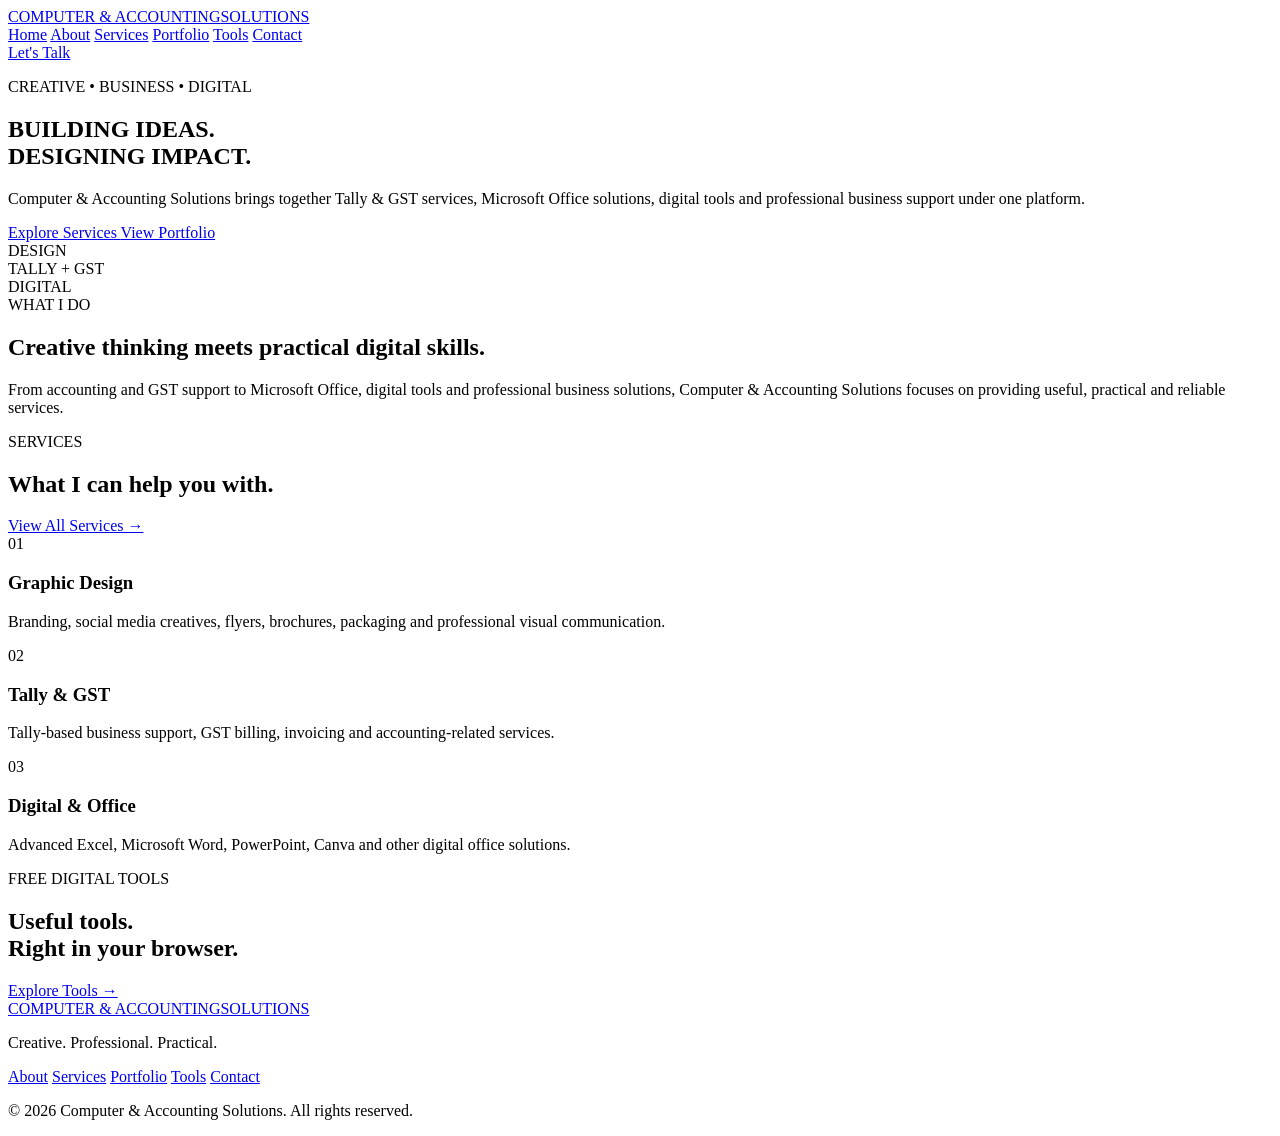
==== index.html @ 3ee87b0d "Add files via upload" ====
<!DOCTYPE html>
<html lang="en">

<head>
    <meta charset="UTF-8">

    <meta name="viewport" content="width=device-width, initial-scale=1.0">

  <title>Computer & Accounting Solutions | Computer • Accounting • Digital</title>

    <link rel="stylesheet" href="css/style.css">
</head>

<body>

    <!-- ================= HEADER ================= -->

    <header class="header">

        <div class="container nav-container">

         <a href="index.html" class="logo">
    COMPUTER & ACCOUNTING<span>SOLUTIONS</span>
</a>

            <nav class="navbar">

                <a href="index.html" class="active">Home</a>
                <a href="about.html">About</a>
                <a href="services.html">Services</a>
                <a href="portfolio.html">Portfolio</a>
                <a href="tools.html">Tools</a>
                <a href="contact.html">Contact</a>

            </nav>

            <a href="contact.html" class="nav-button">
                Let's Talk
            </a>

        </div>

    </header>


    <!-- ================= HERO ================= -->

    <main>

        <section class="hero">

            <div class="container hero-container">

                <div class="hero-content">

                    <p class="hero-label">
                        CREATIVE • BUSINESS • DIGITAL
                    </p>

                    <h1>
                        BUILDING IDEAS.
                        <br>
                        <span>DESIGNING IMPACT.</span>
                    </h1>

             <p class="hero-description">
    Computer & Accounting Solutions brings together
    Tally & GST services, Microsoft Office solutions,
    digital tools and professional business support
    under one platform.
</p>

                    <div class="hero-buttons">

                        <a href="services.html" class="primary-button">
                            Explore Services
                        </a>

                        <a href="portfolio.html" class="secondary-button">
                            View Portfolio
                        </a>

                    </div>

                </div>


                <!-- ABSTRACT VISUAL -->

                <div class="hero-visual">

                    <div class="visual-circle"></div>

                    <div class="visual-card card-one">
                        DESIGN
                    </div>

                    <div class="visual-card card-two">
                        TALLY + GST
                    </div>

                    <div class="visual-card card-three">
                        DIGITAL
                    </div>

                </div>

            </div>

        </section>


        <!-- ================= INTRO ================= -->

        <section class="intro">

            <div class="container intro-container">

                <div class="section-label">
                    WHAT I DO
                </div>

                <div class="intro-text">

                    <h2>
                        Creative thinking meets
                        <span>practical digital skills.</span>
                    </h2>
<p>
    From accounting and GST support to Microsoft Office,
    digital tools and professional business solutions,
    Computer & Accounting Solutions focuses on providing
    useful, practical and reliable services.
</p>

                </div>

            </div>

        </section>


        <!-- ================= SERVICES PREVIEW ================= -->

        <section class="services-preview">

            <div class="container">

                <div class="section-heading">

                    <div>
                        <p class="section-label">SERVICES</p>

                        <h2>
                            What I can help you with.
                        </h2>
                    </div>

                    <a href="services.html" class="text-link">
                        View All Services →
                    </a>

                </div>


                <div class="service-grid">

                    <div class="service-card">

                        <span class="service-number">01</span>

                        <h3>Graphic Design</h3>

                        <p>
                            Branding, social media creatives,
                            flyers, brochures, packaging and
                            professional visual communication.
                        </p>

                    </div>


                    <div class="service-card">

                        <span class="service-number">02</span>

                        <h3>Tally & GST</h3>

                        <p>
                            Tally-based business support,
                            GST billing, invoicing and
                            accounting-related services.
                        </p>

                    </div>


                    <div class="service-card">

                        <span class="service-number">03</span>

                        <h3>Digital & Office</h3>

                        <p>
                            Advanced Excel, Microsoft Word,
                            PowerPoint, Canva and other
                            digital office solutions.
                        </p>

                    </div>

                </div>

            </div>

        </section>


        <!-- ================= TOOLS CTA ================= -->

        <section class="tools-cta">

            <div class="container tools-container">

                <div>

                    <p class="section-label">
                        FREE DIGITAL TOOLS
                    </p>

                    <h2>
                        Useful tools.
                        <br>
                        Right in your browser.
                    </h2>

                </div>

                <a href="tools.html" class="primary-button">
                    Explore Tools →
                </a>

            </div>

        </section>


    </main>


    <!-- ================= FOOTER ================= -->

    <footer class="footer">

        <div class="container footer-container">

            <div class="footer-brand">

         <a href="index.html" class="logo">
    COMPUTER & ACCOUNTING<span>SOLUTIONS</span>
</a>

                <p>
                    Creative. Professional. Practical.
                </p>

            </div>


            <div class="footer-links">

                <a href="about.html">About</a>
                <a href="services.html">Services</a>
                <a href="portfolio.html">Portfolio</a>
                <a href="tools.html">Tools</a>
                <a href="contact.html">Contact</a>

            </div>


            <div class="footer-bottom">

                <p>
                   © 2026 Computer & Accounting Solutions. All rights reserved.
                </p>

            </div>

        </div>

    </footer>


    <script src="js/script.js"></script>

</body>

</html>
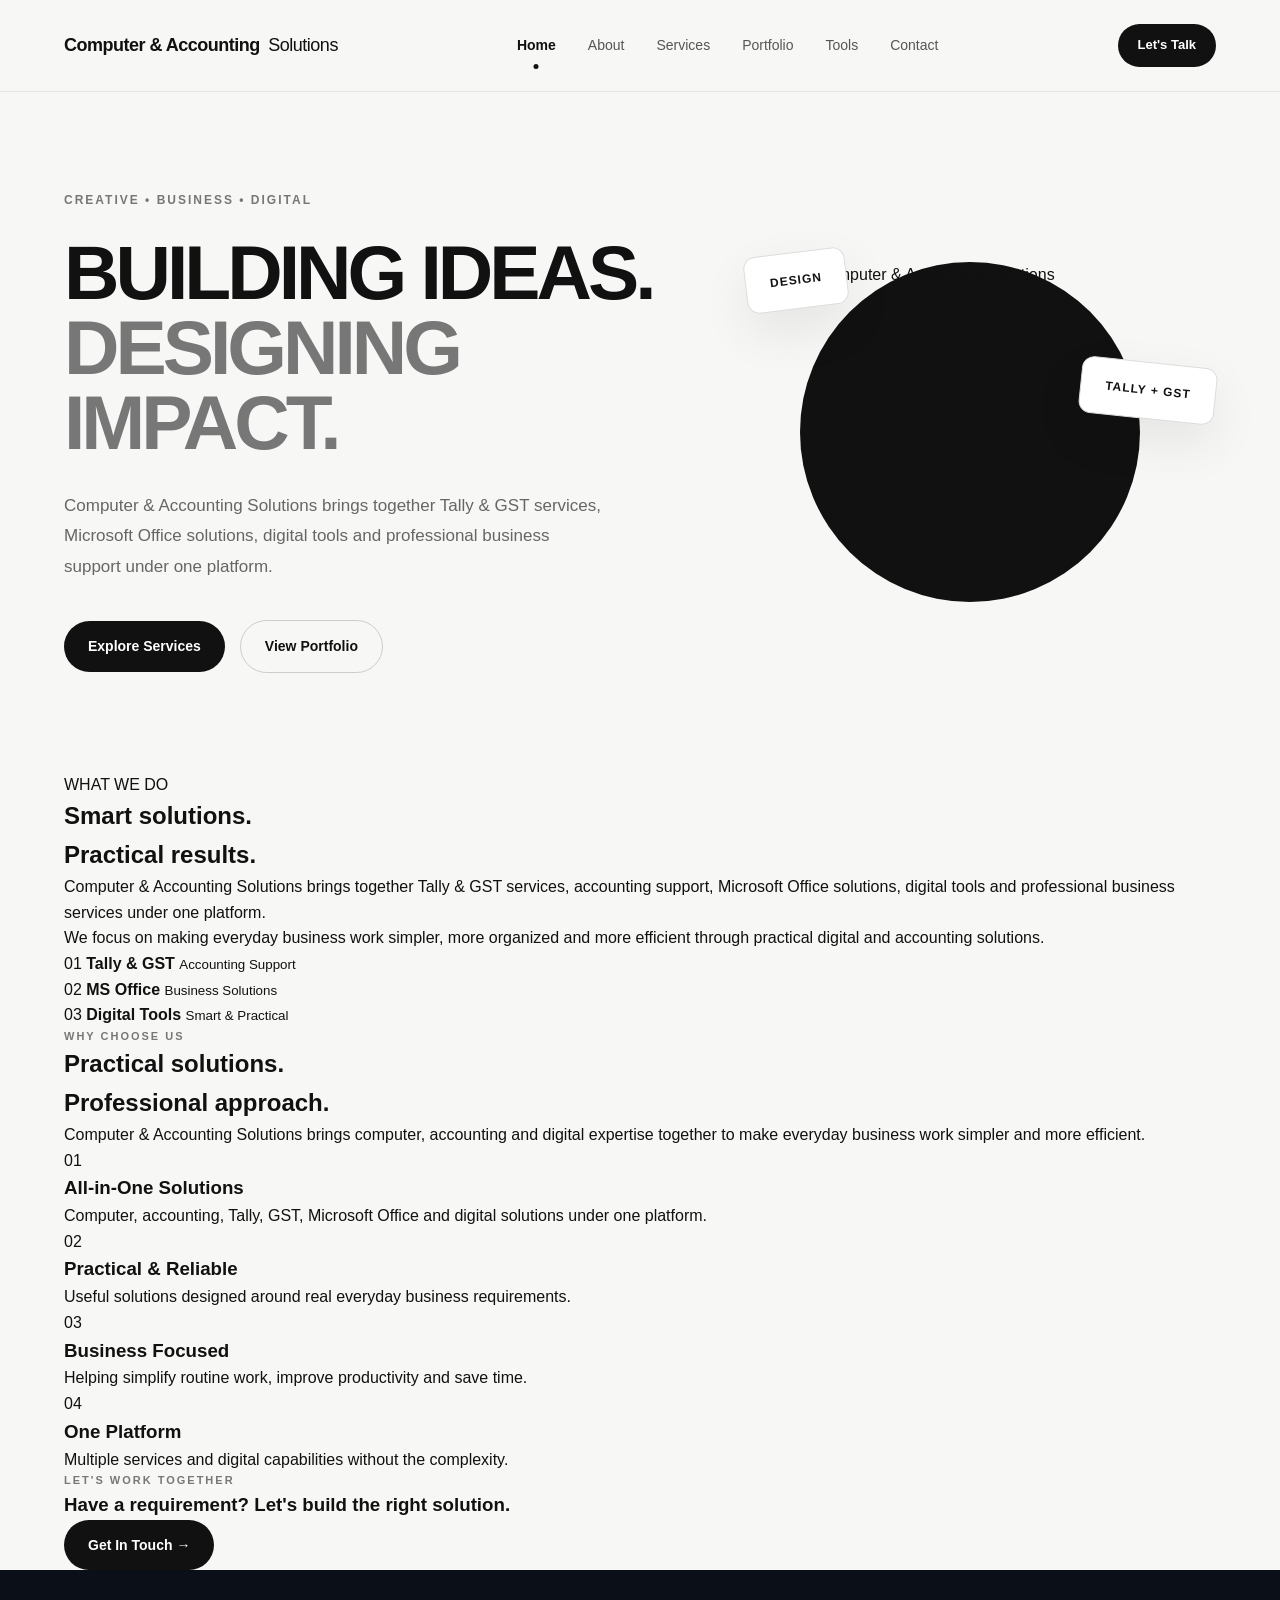
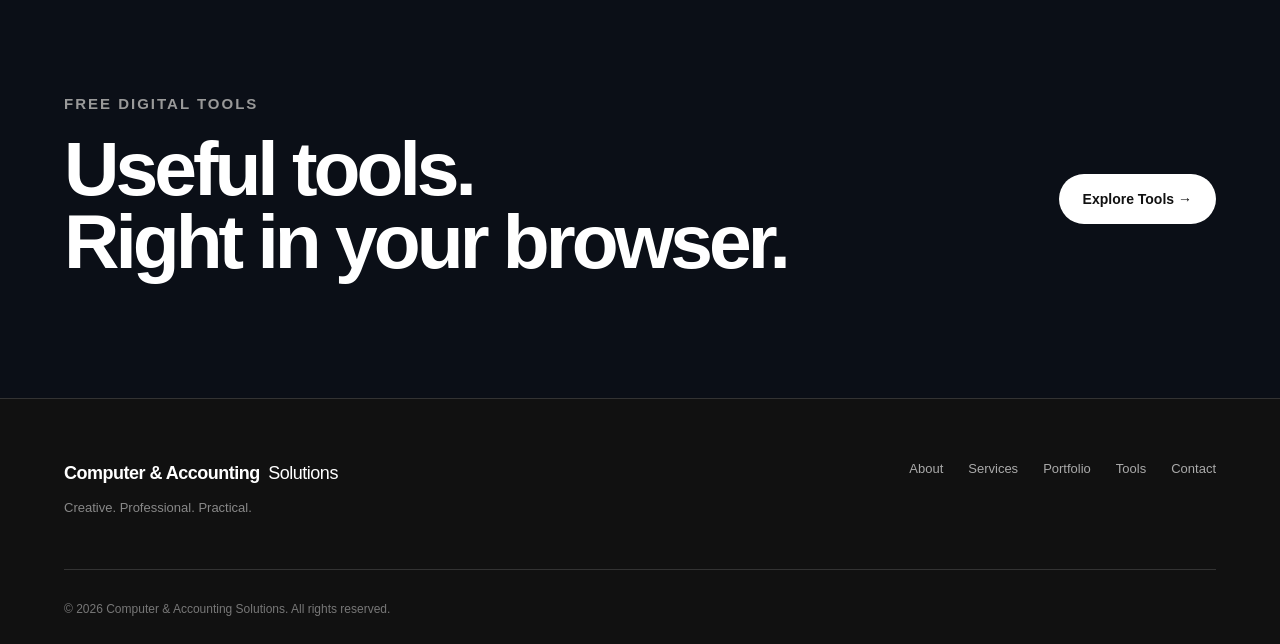
==== commit 779689db: "Add files via upload" ====
--- a/index.html
+++ b/index.html
@@ -19,8 +19,9 @@
 
         <div class="container nav-container">
 
-         <a href="index.html" class="logo">
-    COMPUTER & ACCOUNTING<span>SOLUTIONS</span>
+  <a href="index.html" class="logo">
+    Computer & Accounting
+    <span>Solutions</span>
 </a>
 
             <nav class="navbar">
@@ -87,133 +88,196 @@
 
                 <!-- ABSTRACT VISUAL -->
 
-                <div class="hero-visual">
-
-                    <div class="visual-circle"></div>
-
-                    <div class="visual-card card-one">
-                        DESIGN
-                    </div>
-
-                    <div class="visual-card card-two">
-                        TALLY + GST
-                    </div>
-
-                    <div class="visual-card card-three">
-                        DIGITAL
-                    </div>
-
-                </div>
+         <div class="hero-visual">
+<div class="visual-circle">
+    <img src="images/cas-logo.png"
+         alt="Computer & Accounting Solutions"
+         style="width: 100%; height: 100%; object-fit: contain; display: block; opacity: 1; visibility: visible;">
+</div>
+
+    <div class="visual-card card-one">
+        DESIGN
+    </div>
+
+    <div class="visual-card card-two">
+        TALLY + GST
+    </div>
+
+</div>
 
             </div>
 
         </section>
 
-
-        <!-- ================= INTRO ================= -->
-
-        <section class="intro">
-
-            <div class="container intro-container">
-
-                <div class="section-label">
-                    WHAT I DO
-                </div>
-
-                <div class="intro-text">
-
-                    <h2>
-                        Creative thinking meets
-                        <span>practical digital skills.</span>
-                    </h2>
-<p>
-    From accounting and GST support to Microsoft Office,
-    digital tools and professional business solutions,
-    Computer & Accounting Solutions focuses on providing
-    useful, practical and reliable services.
-</p>
-
-                </div>
-
-            </div>
-
-        </section>
-
-
-        <!-- ================= SERVICES PREVIEW ================= -->
-
-        <section class="services-preview">
-
-            <div class="container">
-
-                <div class="section-heading">
-
-                    <div>
-                        <p class="section-label">SERVICES</p>
-
-                        <h2>
-                            What I can help you with.
-                        </h2>
-                    </div>
-
-                    <a href="services.html" class="text-link">
-                        View All Services →
-                    </a>
-
-                </div>
-
-
-                <div class="service-grid">
-
-                    <div class="service-card">
-
-                        <span class="service-number">01</span>
-
-                        <h3>Graphic Design</h3>
-
-                        <p>
-                            Branding, social media creatives,
-                            flyers, brochures, packaging and
-                            professional visual communication.
-                        </p>
-
-                    </div>
-
-
-                    <div class="service-card">
-
-                        <span class="service-number">02</span>
-
-                        <h3>Tally & GST</h3>
-
-                        <p>
-                            Tally-based business support,
-                            GST billing, invoicing and
-                            accounting-related services.
-                        </p>
-
-                    </div>
-
-
-                    <div class="service-card">
-
-                        <span class="service-number">03</span>
-
-                        <h3>Digital & Office</h3>
-
-                        <p>
-                            Advanced Excel, Microsoft Word,
-                            PowerPoint, Canva and other
-                            digital office solutions.
-                        </p>
-
-                    </div>
-
-                </div>
-
-            </div>
-
-        </section>
+<!-- ================= PREMIUM INTRO ================= -->
+
+<section class="premium-intro">
+
+    <div class="container premium-intro-container">
+
+        <!-- LEFT SIDE -->
+        <div class="premium-intro-left">
+
+            <div class="premium-label">
+                <span></span>
+                WHAT WE DO
+            </div>
+
+            <h2>
+                Smart solutions.
+                <br>
+                <span>Practical results.</span>
+            </h2>
+
+            <div class="gold-line"></div>
+
+        </div>
+
+
+        <!-- RIGHT SIDE -->
+        <div class="premium-intro-right">
+
+            <p class="premium-intro-text">
+                Computer & Accounting Solutions brings together
+                Tally & GST services, accounting support, Microsoft
+                Office solutions, digital tools and professional
+                business services under one platform.
+            </p>
+
+            <p class="premium-intro-subtext">
+                We focus on making everyday business work simpler,
+                more organized and more efficient through practical
+                digital and accounting solutions.
+            </p>
+
+
+            <!-- FEATURE BOXES -->
+            <div class="intro-features">
+
+                <div class="intro-feature">
+                    <span class="feature-number">01</span>
+                    <strong>Tally & GST</strong>
+                    <small>Accounting Support</small>
+                </div>
+
+                <div class="intro-feature">
+                    <span class="feature-number">02</span>
+                    <strong>MS Office</strong>
+                    <small>Business Solutions</small>
+                </div>
+
+                <div class="intro-feature">
+                    <span class="feature-number">03</span>
+                    <strong>Digital Tools</strong>
+                    <small>Smart & Practical</small>
+                </div>
+
+            </div>
+
+        </div>
+
+    </div>
+
+</section>
+
+
+    <!-- ================= WHY CHOOSE US ================= -->
+
+<section class="why-choose">
+    <div class="container">
+
+        <div class="why-heading">
+            <div>
+                <p class="section-label">WHY CHOOSE US</p>
+
+                <h2>
+                    Practical solutions.
+                    <br>
+                    <span>Professional approach.</span>
+                </h2>
+            </div>
+
+            <p class="why-intro">
+                Computer & Accounting Solutions brings
+                computer, accounting and digital expertise
+                together to make everyday business work
+                simpler and more efficient.
+            </p>
+        </div>
+
+
+        <div class="why-grid">
+
+            <div class="why-card">
+                <span>01</span>
+
+                <h3>All-in-One Solutions</h3>
+
+                <p>
+                    Computer, accounting, Tally, GST,
+                    Microsoft Office and digital solutions
+                    under one platform.
+                </p>
+            </div>
+
+
+            <div class="why-card">
+                <span>02</span>
+
+                <h3>Practical & Reliable</h3>
+
+                <p>
+                    Useful solutions designed around
+                    real everyday business requirements.
+                </p>
+            </div>
+
+
+            <div class="why-card">
+                <span>03</span>
+
+                <h3>Business Focused</h3>
+
+                <p>
+                    Helping simplify routine work,
+                    improve productivity and save time.
+                </p>
+            </div>
+
+
+            <div class="why-card">
+                <span>04</span>
+
+                <h3>One Platform</h3>
+
+                <p>
+                    Multiple services and digital
+                    capabilities without the complexity.
+                </p>
+            </div>
+
+        </div>
+
+
+        <div class="why-cta">
+
+            <div>
+                <p class="section-label">LET'S WORK TOGETHER</p>
+
+                <h3>
+                    Have a requirement?
+                    <span>Let's build the right solution.</span>
+                </h3>
+            </div>
+
+            <a href="contact.html" class="primary-button">
+                Get In Touch →
+            </a>
+
+        </div>
+
+    </div>
+</section>
 
 
         <!-- ================= TOOLS CTA ================= -->
@@ -254,17 +318,18 @@
 
         <div class="container footer-container">
 
-            <div class="footer-brand">
-
-         <a href="index.html" class="logo">
-    COMPUTER & ACCOUNTING<span>SOLUTIONS</span>
-</a>
-
-                <p>
-                    Creative. Professional. Practical.
-                </p>
-
-            </div>
+        <div class="footer-brand">
+
+    <a href="index.html" class="logo">
+        Computer & Accounting
+        <span>Solutions</span>
+    </a>
+
+    <p>
+        Creative. Professional. Practical.
+    </p>
+
+</div>
 
 
             <div class="footer-links">
--- a/css/style.css
+++ b/css/style.css
@@ -0,0 +1,5050 @@
+/* =========================================================
+   ABBASALI VENTURE
+   Main Website Stylesheet
+   ========================================================= */
+
+
+/* =========================================================
+   01. RESET & GLOBAL SETTINGS
+   ========================================================= */
+
+* {
+    margin: 0;
+    padding: 0;
+    box-sizing: border-box;
+}
+
+html {
+    scroll-behavior: smooth;
+}
+
+body {
+    font-family: Arial, Helvetica, sans-serif;
+    background: #f7f7f5;
+    color: #111111;
+    line-height: 1.6;
+}
+
+a {
+    text-decoration: none;
+    color: inherit;
+}
+
+img {
+    max-width: 100%;
+    display: block;
+}
+
+.container {
+    width: 90%;
+    max-width: 1200px;
+    margin: 0 auto;
+}
+
+
+/* =========================================================
+   02. HEADER / NAVIGATION
+   ========================================================= */
+
+.header {
+    width: 100%;
+    padding: 24px 0;
+    background: #f7f7f5;
+    border-bottom: 1px solid #e5e5e2;
+}
+
+.nav-container {
+    display: flex;
+    align-items: center;
+    justify-content: space-between;
+}
+
+
+/* ---------- LOGO ---------- */
+
+.logo {
+    font-size: 18px;
+    font-weight: 800;
+    letter-spacing: -0.5px;
+}
+
+.logo span {
+    font-weight: 400;
+    margin-left: 4px;
+}
+
+
+/* ---------- NAVIGATION ---------- */
+
+.navbar {
+    display: flex;
+    align-items: center;
+    gap: 32px;
+}
+
+.navbar a {
+    position: relative;
+    font-size: 14px;
+    color: #555555;
+    transition: color 0.3s ease;
+}
+
+.navbar a:hover {
+    color: #111111;
+}
+
+.navbar a.active {
+    color: #111111;
+    font-weight: 600;
+}
+
+
+/* Small underline for active page */
+
+.navbar a.active::after {
+    content: "";
+    position: absolute;
+    width: 5px;
+    height: 5px;
+    background: #111111;
+    border-radius: 50%;
+    left: 50%;
+    bottom: -12px;
+    transform: translateX(-50%);
+}
+
+
+/* ---------- NAV BUTTON ---------- */
+
+.nav-button {
+    padding: 11px 20px;
+    background: #111111;
+    color: #ffffff;
+    border-radius: 50px;
+    font-size: 13px;
+    font-weight: 600;
+    transition: all 0.3s ease;
+}
+
+.nav-button:hover {
+    background: #333333;
+    transform: translateY(-2px);
+}
+
+
+/* =========================================================
+   03. HERO SECTION
+   ========================================================= */
+
+.hero {
+    min-height: 680px;
+    display: flex;
+    align-items: center;
+    padding: 80px 0;
+    overflow: hidden;
+}
+
+.hero-container {
+    display: grid;
+    grid-template-columns: 1.1fr 0.9fr;
+    align-items: center;
+    gap: 60px;
+}
+
+
+/* ---------- HERO CONTENT ---------- */
+
+.hero-label {
+    font-size: 12px;
+    font-weight: 700;
+    letter-spacing: 2px;
+    color: #777777;
+    margin-bottom: 25px;
+}
+
+.hero-content h1 {
+    font-size: clamp(52px, 6vw, 82px);
+    line-height: 0.98;
+    letter-spacing: -4px;
+    font-weight: 800;
+    margin-bottom: 30px;
+}
+
+.hero-content h1 span {
+    color: #777777;
+}
+
+.hero-description {
+    max-width: 540px;
+    font-size: 17px;
+    line-height: 1.8;
+    color: #666666;
+    margin-bottom: 38px;
+}
+
+
+/* ---------- HERO BUTTONS ---------- */
+
+.hero-buttons {
+    display: flex;
+    align-items: center;
+    gap: 15px;
+}
+
+.primary-button {
+    display: inline-flex;
+    align-items: center;
+    justify-content: center;
+    padding: 14px 24px;
+    background: #111111;
+    color: #ffffff;
+    border-radius: 50px;
+    font-size: 14px;
+    font-weight: 600;
+    transition: all 0.3s ease;
+}
+
+.primary-button:hover {
+    transform: translateY(-3px);
+    background: #292929;
+}
+
+.secondary-button {
+    display: inline-flex;
+    align-items: center;
+    justify-content: center;
+    padding: 14px 24px;
+    border: 1px solid #cccccc;
+    border-radius: 50px;
+    font-size: 14px;
+    font-weight: 600;
+    transition: all 0.3s ease;
+}
+
+.secondary-button:hover {
+    background: #111111;
+    color: #ffffff;
+    border-color: #111111;
+}
+
+
+/* =========================================================
+   04. HERO ABSTRACT VISUAL
+   ========================================================= */
+
+.hero-visual {
+    position: relative;
+    height: 500px;
+    display: flex;
+    align-items: center;
+    justify-content: center;
+}
+
+
+/* ---------- MAIN CIRCLE ---------- */
+
+.visual-circle {
+    position: absolute;
+    width: 340px;
+    height: 340px;
+    border-radius: 50%;
+    background: #111111;
+}
+
+
+/* ---------- FLOATING CARDS ---------- */
+
+.visual-card {
+    position: absolute;
+    background: #ffffff;
+    border: 1px solid #dddddd;
+    padding: 18px 24px;
+    border-radius: 12px;
+    font-size: 12px;
+    font-weight: 700;
+    letter-spacing: 1px;
+    box-shadow: 0 20px 50px rgba(0, 0, 0, 0.08);
+}
+
+
+/* Design card */
+
+.card-one {
+    top: 70px;
+    left: 20px;
+    transform: rotate(-7deg);
+}
+
+
+/* Tally card */
+
+.card-two {
+    right: 0;
+    top: 180px;
+    transform: rotate(6deg);
+}
+
+
+/* Digital card */
+
+.card-three {
+    left: 70px;
+    bottom: 65px;
+    transform: rotate(-4deg);
+}
+
+
+/* =========================================================
+   05. INTRO SECTION
+   ========================================================= */
+
+.intro {
+    padding: 130px 0;
+    background: #ffffff;
+}
+
+.intro-container {
+    display: grid;
+    grid-template-columns: 0.4fr 1.6fr;
+    gap: 80px;
+}
+
+.section-label {
+    font-size: 11px;
+    font-weight: 700;
+    letter-spacing: 2px;
+    color: #777777;
+}
+
+.intro-text h2 {
+    max-width: 850px;
+    font-size: clamp(36px, 5vw, 62px);
+    line-height: 1.05;
+    letter-spacing: -2px;
+    margin-bottom: 30px;
+}
+
+.intro-text h2 span {
+    color: #888888;
+}
+
+.intro-text p {
+    max-width: 680px;
+    color: #666666;
+    font-size: 17px;
+    line-height: 1.8;
+}
+
+
+/* =========================================================
+   06. SERVICES SECTION
+   ========================================================= */
+
+.services-preview {
+    padding: 130px 0;
+    background: #f7f7f5;
+}
+
+.section-heading {
+    display: flex;
+    justify-content: space-between;
+    align-items: flex-end;
+    margin-bottom: 60px;
+}
+
+.section-heading h2 {
+    font-size: clamp(34px, 4vw, 52px);
+    letter-spacing: -2px;
+    line-height: 1.1;
+    margin-top: 12px;
+}
+
+.text-link {
+    font-size: 14px;
+    font-weight: 600;
+    border-bottom: 1px solid #111111;
+    padding-bottom: 5px;
+}
+
+
+/* ---------- SERVICE GRID ---------- */
+
+.service-grid {
+    display: grid;
+    grid-template-columns: repeat(3, 1fr);
+    gap: 20px;
+}
+
+
+/* ---------- SERVICE CARD ---------- */
+
+.service-card {
+    min-height: 310px;
+    padding: 35px;
+    background: #ffffff;
+    border: 1px solid #e5e5e2;
+    border-radius: 18px;
+    position: relative;
+    transition: all 0.35s ease;
+}
+
+.service-card:hover {
+    transform: translateY(-8px);
+    box-shadow: 0 25px 60px rgba(0, 0, 0, 0.08);
+}
+
+.service-number {
+    display: block;
+    font-size: 12px;
+    color: #999999;
+    margin-bottom: 80px;
+}
+
+.service-card h3 {
+    font-size: 25px;
+    letter-spacing: -0.5px;
+    margin-bottom: 15px;
+}
+
+.service-card p {
+    font-size: 14px;
+    color: #777777;
+    line-height: 1.7;
+}
+
+
+/* =========================================================
+   07. TOOLS CTA
+   ========================================================= */
+
+.tools-cta {
+    padding: 110px 0;
+    background: #111111;
+    color: #ffffff;
+}
+
+.tools-container {
+    display: flex;
+    justify-content: space-between;
+    align-items: center;
+}
+
+.tools-cta .section-label {
+    color: #999999;
+}
+
+.tools-cta h2 {
+    font-size: clamp(40px, 5vw, 65px);
+    line-height: 1;
+    letter-spacing: -2px;
+    margin-top: 15px;
+}
+
+.tools-cta .primary-button {
+    background: #ffffff;
+    color: #111111;
+}
+
+.tools-cta .primary-button:hover {
+    background: #dddddd;
+}
+
+
+/* =========================================================
+   08. FOOTER
+   ========================================================= */
+
+.footer {
+    padding: 60px 0 25px;
+    background: #111111;
+    color: #ffffff;
+    border-top: 1px solid #333333;
+}
+
+.footer-container {
+    display: grid;
+    grid-template-columns: 1fr 1fr;
+    gap: 50px;
+}
+
+.footer-brand p {
+    color: #888888;
+    font-size: 13px;
+    margin-top: 10px;
+}
+
+.footer-links {
+    display: flex;
+    justify-content: flex-end;
+    align-items: flex-start;
+    gap: 25px;
+}
+
+.footer-links a {
+    font-size: 13px;
+    color: #aaaaaa;
+    transition: color 0.3s ease;
+}
+
+.footer-links a:hover {
+    color: #ffffff;
+}
+
+.footer-bottom {
+    grid-column: 1 / -1;
+    padding-top: 30px;
+    border-top: 1px solid #333333;
+}
+
+.footer-bottom p {
+    color: #777777;
+    font-size: 12px;
+}
+
+
+/* =========================================================
+   09. TABLET RESPONSIVE
+   ========================================================= */
+
+@media (max-width: 900px) {
+
+    .navbar {
+        gap: 18px;
+    }
+
+    .nav-button {
+        display: none;
+    }
+
+    .hero-container {
+        grid-template-columns: 1fr;
+    }
+
+    .hero {
+        padding: 80px 0;
+    }
+
+    .hero-visual {
+        height: 400px;
+    }
+
+    .intro-container {
+        grid-template-columns: 1fr;
+        gap: 30px;
+    }
+
+    .service-grid {
+        grid-template-columns: 1fr;
+    }
+
+    .tools-container {
+        flex-direction: column;
+        align-items: flex-start;
+        gap: 40px;
+    }
+
+}
+
+
+/* =========================================================
+   10. MOBILE RESPONSIVE
+   ========================================================= */
+
+@media (max-width: 650px) {
+
+    .container {
+        width: 92%;
+    }
+
+
+    /* Header */
+
+    .header {
+        padding: 20px 0;
+    }
+
+    .navbar {
+        display: none;
+    }
+
+
+    /* Hero */
+
+    .hero {
+        min-height: auto;
+        padding: 70px 0 90px;
+    }
+
+    .hero-content h1 {
+        font-size: 48px;
+        letter-spacing: -2.5px;
+    }
+
+    .hero-description {
+        font-size: 15px;
+    }
+
+    .hero-buttons {
+        flex-direction: column;
+        align-items: stretch;
+    }
+
+    .primary-button,
+    .secondary-button {
+        width: 100%;
+    }
+
+
+    /* Hero Visual */
+
+    .hero-visual {
+        height: 350px;
+    }
+
+    .visual-circle {
+        width: 240px;
+        height: 240px;
+    }
+
+    .card-one {
+        left: 0;
+        top: 45px;
+    }
+
+    .card-two {
+        right: 0;
+        top: 135px;
+    }
+
+    .card-three {
+        left: 25px;
+        bottom: 40px;
+    }
+
+
+    /* Intro */
+
+    .intro {
+        padding: 90px 0;
+    }
+
+    .intro-text h2 {
+        font-size: 38px;
+    }
+
+
+    /* Services */
+
+    .services-preview {
+        padding: 90px 0;
+    }
+
+    .section-heading {
+        flex-direction: column;
+        align-items: flex-start;
+        gap: 25px;
+    }
+
+    .service-card {
+        min-height: 280px;
+        padding: 28px;
+    }
+
+    .service-number {
+        margin-bottom: 60px;
+    }
+
+
+    /* Tools */
+
+    .tools-cta {
+        padding: 90px 0;
+    }
+
+    .tools-cta h2 {
+        font-size: 44px;
+    }
+
+
+    /* Footer */
+
+    .footer-container {
+        grid-template-columns: 1fr;
+    }
+
+    .footer-links {
+        justify-content: flex-start;
+        flex-wrap: wrap;
+    }
+
+}
+/* =========================================================
+   23. JAVASCRIPT ANIMATIONS
+   ========================================================= */
+
+
+/* ---------- SCROLL REVEAL ---------- */
+
+.reveal-hidden {
+    opacity: 0;
+    transform: translateY(30px);
+    transition:
+        opacity 0.8s ease,
+        transform 0.8s ease;
+}
+
+.reveal-visible {
+    opacity: 1;
+    transform: translateY(0);
+}
+
+
+/* ---------- HEADER SCROLL ---------- */
+
+.header-scrolled {
+    box-shadow:
+        0 10px 30px rgba(0, 0, 0, 0.06);
+}
+
+
+/* ---------- BUTTON CLICK ---------- */
+
+.button-clicked {
+    transform: scale(0.96) !important;
+}
+
+
+/* ---------- BACK TO TOP ---------- */
+
+.back-to-top {
+
+    position: fixed;
+
+    right: 25px;
+    bottom: 25px;
+
+    width: 45px;
+    height: 45px;
+
+    border: none;
+    border-radius: 50%;
+
+    background: #2563eb;
+    color: #ffffff;
+
+    font-size: 20px;
+
+    cursor: pointer;
+
+    opacity: 0;
+    visibility: hidden;
+
+    transform: translateY(15px);
+
+    transition:
+        opacity 0.3s ease,
+        visibility 0.3s ease,
+        transform 0.3s ease;
+
+    z-index: 999;
+}
+
+
+.back-to-top.show {
+
+    opacity: 1;
+    visibility: visible;
+
+    transform: translateY(0);
+}
+
+
+.back-to-top:hover {
+
+    background: #1d4ed8;
+
+    transform: translateY(-4px);
+}
+
+
+
+
+/* =========================================================
+   ABOUT PAGE
+   ========================================================= */
+
+
+/* =========================================================
+   24. ABOUT HERO
+   ========================================================= */
+
+.about-hero {
+
+    min-height: 560px;
+
+    display: flex;
+    align-items: center;
+
+    position: relative;
+
+    overflow: hidden;
+
+    background:
+        radial-gradient(
+            circle at 80% 50%,
+            rgba(37, 99, 235, 0.08),
+            transparent 30%
+        );
+}
+
+
+.about-hero-container {
+
+    display: flex;
+
+    justify-content: space-between;
+
+    align-items: flex-end;
+
+    padding: 100px 0;
+
+}
+
+
+.about-hero-content h1 {
+
+    font-size: clamp(60px, 8vw, 105px);
+
+    line-height: 0.9;
+
+    letter-spacing: -6px;
+
+    font-weight: 850;
+
+    margin-top: 25px;
+
+}
+
+
+.about-hero-content h1 span {
+
+    color: var(--accent);
+
+}
+
+
+.about-hero-description {
+
+    max-width: 540px;
+
+    font-size: 18px;
+
+    color: var(--muted);
+
+    line-height: 1.8;
+
+    margin-top: 35px;
+
+}
+
+
+.about-hero-number {
+
+    display: flex;
+
+    flex-direction: column;
+
+    align-items: flex-end;
+
+}
+
+
+.about-hero-number span {
+
+    font-size: 90px;
+
+    line-height: 1;
+
+    font-weight: 800;
+
+    color: rgba(16, 19, 24, 0.05);
+
+    letter-spacing: -5px;
+
+}
+
+
+.about-hero-number p {
+
+    font-size: 11px;
+
+    letter-spacing: 2px;
+
+    color: var(--muted);
+
+}
+
+
+/* =========================================================
+   25. ABOUT INTRODUCTION
+   ========================================================= */
+
+.about-introduction {
+
+    padding: 140px 0;
+
+    background: #ffffff;
+
+}
+
+
+.about-intro-grid {
+
+    display: grid;
+
+    grid-template-columns: 0.4fr 1.6fr;
+
+    gap: 80px;
+
+}
+
+
+.about-intro-content {
+
+    max-width: 850px;
+
+}
+
+
+.about-intro-content h2 {
+
+    font-size: clamp(40px, 5vw, 68px);
+
+    line-height: 1.02;
+
+    letter-spacing: -3px;
+
+    margin-bottom: 40px;
+
+}
+
+
+.about-intro-content h2 span {
+
+    color: var(--accent);
+
+}
+
+
+.about-intro-content p {
+
+    max-width: 700px;
+
+    font-size: 17px;
+
+    line-height: 1.9;
+
+    color: var(--muted);
+
+    margin-bottom: 25px;
+
+}
+
+
+/* =========================================================
+   26. ABOUT PILLARS
+   ========================================================= */
+
+.about-pillars {
+
+    padding: 130px 0;
+
+    background: var(--background);
+
+}
+
+
+.pillar-grid {
+
+    display: grid;
+
+    grid-template-columns: repeat(3, 1fr);
+
+    gap: 20px;
+
+}
+
+
+.pillar-card {
+
+    min-height: 440px;
+
+    padding: 35px;
+
+    background: #ffffff;
+
+    border: 1px solid var(--border);
+
+    border-radius: 20px;
+
+    position: relative;
+
+    overflow: hidden;
+
+    transition:
+        transform 0.35s ease,
+        box-shadow 0.35s ease,
+        border-color 0.35s ease;
+
+}
+
+
+.pillar-card:hover {
+
+    transform: translateY(-8px);
+
+    border-color:
+        rgba(37, 99, 235, 0.25);
+
+    box-shadow:
+        0 25px 60px rgba(16, 24, 40, 0.08);
+
+}
+
+
+.pillar-number {
+
+    font-size: 12px;
+
+    color: var(--accent);
+
+    font-weight: 700;
+
+}
+
+
+.pillar-icon {
+
+    width: 55px;
+
+    height: 55px;
+
+    margin-top: 55px;
+
+    margin-bottom: 35px;
+
+    display: flex;
+
+    align-items: center;
+
+    justify-content: center;
+
+    border-radius: 50%;
+
+    background: #f0f4ff;
+
+    color: var(--accent);
+
+    font-size: 24px;
+
+    font-weight: 700;
+
+}
+
+
+.pillar-card h3 {
+
+    font-size: 25px;
+
+    letter-spacing: -0.8px;
+
+    margin-bottom: 15px;
+
+}
+
+
+.pillar-card p {
+
+    color: var(--muted);
+
+    font-size: 14px;
+
+    line-height: 1.8;
+
+}
+
+
+.pillar-tags {
+
+    display: flex;
+
+    flex-wrap: wrap;
+
+    gap: 7px;
+
+    margin-top: 30px;
+
+}
+
+
+.pillar-tags span {
+
+    padding: 7px 11px;
+
+    border: 1px solid var(--border);
+
+    border-radius: 50px;
+
+    font-size: 11px;
+
+    color: #606772;
+
+}
+
+
+/* =========================================================
+   27. SKILLS SECTION
+   ========================================================= */
+
+.skills-section {
+
+    padding: 140px 0;
+
+    background: #ffffff;
+
+}
+
+
+.skills-grid {
+
+    display: grid;
+
+    grid-template-columns: 0.9fr 1.1fr;
+
+    gap: 100px;
+
+    align-items: start;
+
+}
+
+
+.skills-grid h2 {
+
+    max-width: 550px;
+
+    font-size: clamp(42px, 5vw, 65px);
+
+    line-height: 1;
+
+    letter-spacing: -3px;
+
+    margin-top: 18px;
+
+}
+
+
+.skills-grid h2 span {
+
+    color: var(--accent);
+
+}
+
+
+.skills-description {
+
+    max-width: 480px;
+
+    color: var(--muted);
+
+    font-size: 15px;
+
+    line-height: 1.8;
+
+    margin-top: 30px;
+
+}
+
+
+/* ---------- SKILL LIST ---------- */
+
+.skills-list {
+
+    border-top: 1px solid var(--border);
+
+}
+
+
+.skill-row {
+
+    display: flex;
+
+    align-items: center;
+
+    justify-content: space-between;
+
+    padding: 25px 0;
+
+    border-bottom: 1px solid var(--border);
+
+    font-size: 17px;
+
+    font-weight: 600;
+
+    transition:
+        color 0.3s ease,
+        padding-left 0.3s ease;
+
+}
+
+
+.skill-row span:last-child {
+
+    font-size: 11px;
+
+    color: #999999;
+
+}
+
+
+.skill-row:hover {
+
+    color: var(--accent);
+
+    padding-left: 10px;
+
+}
+
+
+/* =========================================================
+   28. ABOUT CTA
+   ========================================================= */
+
+.about-cta {
+
+    padding: 120px 0;
+
+    background: #0b0f17;
+
+    color: #ffffff;
+
+}
+
+
+.about-cta-container {
+
+    display: grid;
+
+    grid-template-columns: 1fr 0.7fr;
+
+    gap: 100px;
+
+    align-items: center;
+
+}
+
+
+.about-cta h2 {
+
+    font-size: clamp(48px, 6vw, 78px);
+
+    line-height: 0.95;
+
+    letter-spacing: -4px;
+
+    margin-top: 15px;
+
+}
+
+
+.about-cta h2 span {
+
+    color: var(--accent);
+
+}
+
+
+.about-cta p {
+
+    color: #8d94a1;
+
+    line-height: 1.8;
+
+    font-size: 15px;
+
+}
+
+
+.about-cta .section-label {
+
+    color: #777f8c;
+
+}
+
+
+.about-cta-buttons {
+
+    display: flex;
+
+    gap: 12px;
+
+    margin-top: 30px;
+
+}
+
+
+.about-cta .secondary-button {
+
+    color: #ffffff;
+
+    border-color: #363c46;
+
+}
+
+
+.about-cta .secondary-button:hover {
+
+    background: #ffffff;
+
+    color: #111111;
+
+    border-color: #ffffff;
+
+}
+
+
+/* =========================================================
+   29. ABOUT MOBILE
+   ========================================================= */
+
+@media (max-width: 900px) {
+
+    .about-hero-container {
+
+        align-items: flex-start;
+
+    }
+
+
+    .about-hero-number {
+
+        display: none;
+
+    }
+
+
+    .pillar-grid {
+
+        grid-template-columns: 1fr;
+
+    }
+
+
+    .skills-grid {
+
+        grid-template-columns: 1fr;
+
+        gap: 60px;
+
+    }
+
+
+    .about-cta-container {
+
+        grid-template-columns: 1fr;
+
+        gap: 50px;
+
+    }
+
+}
+
+
+@media (max-width: 650px) {
+
+    .about-hero {
+
+        min-height: auto;
+
+    }
+
+
+    .about-hero-container {
+
+        padding: 80px 0;
+
+    }
+
+
+    .about-hero-content h1 {
+
+        font-size: 56px;
+
+        letter-spacing: -3px;
+
+    }
+
+
+    .about-hero-description {
+
+        font-size: 15px;
+
+    }
+
+
+    .about-introduction {
+
+        padding: 90px 0;
+
+    }
+
+
+    .about-intro-grid {
+
+        grid-template-columns: 1fr;
+
+        gap: 30px;
+
+    }
+
+
+    .about-intro-content h2 {
+
+        font-size: 42px;
+
+    }
+
+
+    .about-pillars {
+
+        padding: 90px 0;
+
+    }
+
+
+    .pillar-card {
+
+        min-height: auto;
+
+    }
+
+
+    .skills-section {
+
+        padding: 90px 0;
+
+    }
+
+
+    .skills-grid h2 {
+
+        font-size: 44px;
+
+    }
+
+
+    .about-cta {
+
+        padding: 90px 0;
+
+    }
+
+
+    .about-cta h2 {
+
+        font-size: 50px;
+
+        letter-spacing: -3px;
+
+    }
+
+
+    .about-cta-buttons {
+
+        flex-direction: column;
+
+        align-items: stretch;
+
+    }
+
+
+    .about-cta-buttons a {
+
+        width: 100%;
+
+    }
+
+}
+
+
+/* =========================================================
+   SERVICES PAGE
+   ========================================================= */
+
+
+/* =========================================================
+   30. SERVICES HERO
+   ========================================================= */
+
+.services-hero {
+
+    min-height: 570px;
+
+    display: flex;
+
+    align-items: center;
+
+    position: relative;
+
+    overflow: hidden;
+
+    background:
+        radial-gradient(
+            circle at 80% 40%,
+            rgba(37, 99, 235, 0.09),
+            transparent 32%
+        );
+}
+
+
+.services-hero-container {
+
+    display: flex;
+
+    justify-content: space-between;
+
+    align-items: flex-end;
+
+    padding: 100px 0;
+
+}
+
+
+.services-hero-content h1 {
+
+    font-size: clamp(60px, 8vw, 105px);
+
+    line-height: 0.9;
+
+    letter-spacing: -6px;
+
+    font-weight: 850;
+
+    margin-top: 25px;
+
+}
+
+
+.services-hero-content h1 span {
+
+    color: var(--accent);
+
+}
+
+
+.services-hero-content > p:last-child {
+
+    max-width: 600px;
+
+    margin-top: 35px;
+
+    color: var(--muted);
+
+    font-size: 18px;
+
+    line-height: 1.8;
+
+}
+
+
+.services-hero-side {
+
+    text-align: right;
+
+}
+
+
+.services-hero-side span {
+
+    display: block;
+
+    font-size: 100px;
+
+    line-height: 0.8;
+
+    font-weight: 850;
+
+    letter-spacing: -6px;
+
+    color: rgba(16, 19, 24, 0.05);
+
+}
+
+
+.services-hero-side p {
+
+    margin-top: 15px;
+
+    font-size: 11px;
+
+    line-height: 1.5;
+
+    letter-spacing: 2px;
+
+    color: var(--muted);
+
+}
+
+
+/* =========================================================
+   31. SERVICES INTRO
+   ========================================================= */
+
+.services-intro {
+
+    padding: 130px 0;
+
+    background: #ffffff;
+
+}
+
+
+.services-intro-grid {
+
+    display: grid;
+
+    grid-template-columns: 0.4fr 1.6fr;
+
+    gap: 80px;
+
+}
+
+
+.services-intro h2 {
+
+    max-width: 850px;
+
+    font-size: clamp(42px, 5vw, 68px);
+
+    line-height: 1;
+
+    letter-spacing: -3px;
+
+    margin-bottom: 35px;
+
+}
+
+
+.services-intro h2 span {
+
+    color: var(--accent);
+
+}
+
+
+.services-intro p {
+
+    max-width: 680px;
+
+    color: var(--muted);
+
+    font-size: 17px;
+
+    line-height: 1.9;
+
+}
+
+
+/* =========================================================
+   32. SERVICE CATEGORIES
+   ========================================================= */
+
+.service-category {
+
+    padding: 130px 0;
+
+}
+
+
+.design-category {
+
+    background: var(--background);
+
+}
+
+
+.business-category {
+
+    background: #ffffff;
+
+}
+
+
+.digital-category {
+
+    background: var(--background);
+
+}
+
+
+/* ---------- CATEGORY HEADER ---------- */
+
+.category-header {
+
+    display: grid;
+
+    grid-template-columns: 1fr 0.8fr;
+
+    gap: 100px;
+
+    align-items: end;
+
+    margin-bottom: 70px;
+
+}
+
+
+.category-number {
+
+    display: block;
+
+    font-size: 12px;
+
+    font-weight: 700;
+
+    color: var(--accent);
+
+    margin-bottom: 20px;
+
+}
+
+
+.category-header h2 {
+
+    font-size: clamp(42px, 5vw, 65px);
+
+    line-height: 1;
+
+    letter-spacing: -3px;
+
+    margin-top: 12px;
+
+}
+
+
+.category-description {
+
+    max-width: 450px;
+
+    color: var(--muted);
+
+    font-size: 15px;
+
+    line-height: 1.8;
+
+}
+
+
+/* =========================================================
+   33. SERVICE DETAIL CARDS
+   ========================================================= */
+
+.service-detail-grid {
+
+    display: grid;
+
+    grid-template-columns: repeat(2, 1fr);
+
+    gap: 15px;
+
+}
+
+
+.detail-card {
+
+    min-height: 260px;
+
+    padding: 32px;
+
+    background: #ffffff;
+
+    border: 1px solid var(--border);
+
+    border-radius: 18px;
+
+    position: relative;
+
+    overflow: hidden;
+
+    transition:
+        transform 0.35s ease,
+        box-shadow 0.35s ease,
+        border-color 0.35s ease;
+
+}
+
+
+.business-category .detail-card {
+
+    background: var(--background);
+
+}
+
+
+.detail-card::before {
+
+    content: "";
+
+    position: absolute;
+
+    left: 0;
+
+    top: 0;
+
+    width: 0;
+
+    height: 3px;
+
+    background: var(--accent);
+
+    transition: width 0.4s ease;
+
+}
+
+
+.detail-card:hover::before {
+
+    width: 100%;
+
+}
+
+
+.detail-card:hover {
+
+    transform: translateY(-6px);
+
+    border-color:
+        rgba(37, 99, 235, 0.22);
+
+    box-shadow:
+        0 20px 50px rgba(16, 24, 40, 0.08);
+
+}
+
+
+.detail-card > span {
+
+    font-size: 11px;
+
+    color: var(--accent);
+
+    font-weight: 700;
+
+}
+
+
+.detail-card h3 {
+
+    font-size: 25px;
+
+    letter-spacing: -0.8px;
+
+    margin-top: 55px;
+
+    margin-bottom: 15px;
+
+}
+
+
+.detail-card p {
+
+    max-width: 470px;
+
+    color: var(--muted);
+
+    font-size: 14px;
+
+    line-height: 1.8;
+
+}
+
+
+/* =========================================================
+   34. PROCESS SECTION
+   ========================================================= */
+
+.process-section {
+
+    padding: 140px 0;
+
+    background: #ffffff;
+
+}
+
+
+.process-heading {
+
+    max-width: 750px;
+
+    margin-bottom: 70px;
+
+}
+
+
+.process-heading h2 {
+
+    font-size: clamp(44px, 5vw, 68px);
+
+    line-height: 1;
+
+    letter-spacing: -3px;
+
+    margin-top: 15px;
+
+}
+
+
+.process-heading h2 span {
+
+    color: var(--accent);
+
+}
+
+
+/* ---------- PROCESS GRID ---------- */
+
+.process-grid {
+
+    display: grid;
+
+    grid-template-columns: repeat(4, 1fr);
+
+    border-top: 1px solid var(--border);
+
+}
+
+
+.process-step {
+
+    min-height: 270px;
+
+    padding: 30px;
+
+    border-right: 1px solid var(--border);
+
+    transition:
+        background 0.3s ease;
+
+}
+
+
+.process-step:first-child {
+
+    border-left: 1px solid var(--border);
+
+}
+
+
+.process-step:hover {
+
+    background: #f7f8fa;
+
+}
+
+
+.process-step > span {
+
+    font-size: 11px;
+
+    color: var(--accent);
+
+    font-weight: 700;
+
+}
+
+
+.process-step h3 {
+
+    font-size: 23px;
+
+    margin-top: 75px;
+
+    margin-bottom: 12px;
+
+}
+
+
+.process-step p {
+
+    color: var(--muted);
+
+    font-size: 13px;
+
+    line-height: 1.7;
+
+}
+
+
+/* =========================================================
+   35. SERVICES CTA
+   ========================================================= */
+
+.services-cta {
+
+    padding: 120px 0;
+
+    background: #0b0f17;
+
+    color: #ffffff;
+
+}
+
+
+.services-cta-container {
+
+    display: grid;
+
+    grid-template-columns: 1fr 0.7fr;
+
+    gap: 100px;
+
+    align-items: center;
+
+}
+
+
+.services-cta h2 {
+
+    max-width: 750px;
+
+    font-size: clamp(48px, 6vw, 78px);
+
+    line-height: 0.95;
+
+    letter-spacing: -4px;
+
+    margin-top: 15px;
+
+}
+
+
+.services-cta h2 span {
+
+    color: var(--accent);
+
+}
+
+
+.services-cta p {
+
+    color: #8d94a1;
+
+    font-size: 15px;
+
+    line-height: 1.8;
+
+}
+
+
+.services-cta .primary-button {
+
+    margin-top: 30px;
+
+}
+
+
+/* =========================================================
+   36. SERVICES RESPONSIVE
+   ========================================================= */
+
+@media (max-width: 900px) {
+
+    .services-hero-side {
+
+        display: none;
+
+    }
+
+
+    .services-intro-grid {
+
+        grid-template-columns: 1fr;
+
+        gap: 30px;
+
+    }
+
+
+    .category-header {
+
+        grid-template-columns: 1fr;
+
+        gap: 30px;
+
+    }
+
+
+    .process-grid {
+
+        grid-template-columns: repeat(2, 1fr);
+
+    }
+
+
+    .process-step:nth-child(2) {
+
+        border-right: none;
+
+    }
+
+
+    .services-cta-container {
+
+        grid-template-columns: 1fr;
+
+        gap: 50px;
+
+    }
+
+}
+
+
+@media (max-width: 650px) {
+
+    .services-hero {
+
+        min-height: auto;
+
+    }
+
+
+    .services-hero-container {
+
+        padding: 80px 0;
+
+    }
+
+
+    .services-hero-content h1 {
+
+        font-size: 56px;
+
+        letter-spacing: -3px;
+
+    }
+
+
+    .services-hero-content > p:last-child {
+
+        font-size: 15px;
+
+    }
+
+
+    .services-intro {
+
+        padding: 90px 0;
+
+    }
+
+
+    .services-intro h2 {
+
+        font-size: 42px;
+
+    }
+
+
+    .service-category {
+
+        padding: 90px 0;
+
+    }
+
+
+    .category-header {
+
+        margin-bottom: 50px;
+
+    }
+
+
+    .category-header h2 {
+
+        font-size: 44px;
+
+    }
+
+
+    .service-detail-grid {
+
+        grid-template-columns: 1fr;
+
+    }
+
+
+    .detail-card {
+
+        min-height: auto;
+
+        padding: 28px;
+
+    }
+
+
+    .detail-card h3 {
+
+        margin-top: 45px;
+
+    }
+
+
+    .process-section {
+
+        padding: 90px 0;
+
+    }
+
+
+    .process-grid {
+
+        grid-template-columns: 1fr;
+
+    }
+
+
+    .process-step {
+
+        min-height: auto;
+
+        border-right: none;
+
+        border-left: 1px solid var(--border);
+
+        border-bottom: 1px solid var(--border);
+
+    }
+
+
+    .process-step:nth-child(2) {
+
+        border-right: none;
+
+    }
+
+
+    .process-step h3 {
+
+        margin-top: 50px;
+
+    }
+
+
+    .services-cta {
+
+        padding: 90px 0;
+
+    }
+
+
+    .services-cta h2 {
+
+        font-size: 50px;
+
+        letter-spacing: -3px;
+
+    }
+
+}
+
+
+/* =========================================================
+   PORTFOLIO PAGE
+   ========================================================= */
+
+
+/* =========================================================
+   37. PORTFOLIO HERO
+   ========================================================= */
+
+.portfolio-hero {
+
+    min-height: 570px;
+
+    display: flex;
+
+    align-items: center;
+
+    position: relative;
+
+    overflow: hidden;
+
+    background:
+        radial-gradient(
+            circle at 78% 45%,
+            rgba(37, 99, 235, 0.10),
+            transparent 30%
+        );
+
+}
+
+
+.portfolio-hero-container {
+
+    display: flex;
+
+    justify-content: space-between;
+
+    align-items: flex-end;
+
+    padding: 100px 0;
+
+}
+
+
+.portfolio-hero-content h1 {
+
+    font-size: clamp(65px, 8vw, 110px);
+
+    line-height: 0.88;
+
+    letter-spacing: -6px;
+
+    font-weight: 850;
+
+    margin-top: 25px;
+
+}
+
+
+.portfolio-hero-content h1 span {
+
+    color: var(--accent);
+
+}
+
+
+.portfolio-hero-content > p:last-child {
+
+    max-width: 590px;
+
+    margin-top: 35px;
+
+    color: var(--muted);
+
+    font-size: 18px;
+
+    line-height: 1.8;
+
+}
+
+
+.portfolio-hero-mark {
+
+    width: 190px;
+
+    height: 190px;
+
+    border-radius: 50%;
+
+    border: 1px solid var(--border);
+
+    display: flex;
+
+    flex-direction: column;
+
+    align-items: center;
+
+    justify-content: center;
+
+    transform: rotate(-10deg);
+
+}
+
+
+.portfolio-hero-mark span {
+
+    font-size: 55px;
+
+    font-weight: 850;
+
+    letter-spacing: -4px;
+
+}
+
+
+.portfolio-hero-mark small {
+
+    font-size: 9px;
+
+    letter-spacing: 3px;
+
+    color: var(--muted);
+
+    margin-top: 5px;
+
+}
+
+
+/* =========================================================
+   38. PORTFOLIO INTRO
+   ========================================================= */
+
+.portfolio-intro {
+
+    padding: 130px 0;
+
+    background: #ffffff;
+
+}
+
+
+.portfolio-intro-container {
+
+    display: grid;
+
+    grid-template-columns: 0.4fr 1.6fr;
+
+    gap: 80px;
+
+}
+
+
+.portfolio-intro h2 {
+
+    max-width: 800px;
+
+    font-size: clamp(42px, 5vw, 68px);
+
+    line-height: 1;
+
+    letter-spacing: -3px;
+
+    margin-bottom: 35px;
+
+}
+
+
+.portfolio-intro h2 span {
+
+    color: var(--accent);
+
+}
+
+
+.portfolio-intro p {
+
+    max-width: 680px;
+
+    color: var(--muted);
+
+    font-size: 17px;
+
+    line-height: 1.9;
+
+}
+
+
+/* =========================================================
+   39. PROJECT SECTIONS
+   ========================================================= */
+
+.project {
+
+    padding: 120px 0;
+
+}
+
+
+.project-one {
+
+    background: var(--background);
+
+}
+
+
+.project-two {
+
+    background: #ffffff;
+
+}
+
+
+.project-three {
+
+    background: var(--background);
+
+}
+
+
+.project-four {
+
+    background: #ffffff;
+
+}
+
+
+/* =========================================================
+   40. PROJECT HEADER
+   ========================================================= */
+
+.project-top {
+
+    display: flex;
+
+    justify-content: space-between;
+
+    align-items: flex-start;
+
+    margin-bottom: 35px;
+
+}
+
+
+.project-number {
+
+    font-size: 12px;
+
+    font-weight: 700;
+
+    color: var(--accent);
+
+}
+
+
+.project-category {
+
+    font-size: 11px;
+
+    letter-spacing: 2px;
+
+    color: var(--muted);
+
+    margin-top: 8px;
+
+}
+
+
+.project-year {
+
+    font-size: 10px;
+
+    letter-spacing: 2px;
+
+    color: #999999;
+
+}
+
+
+/* =========================================================
+   41. PROJECT VISUALS
+   ========================================================= */
+
+.project-visual {
+
+    width: 100%;
+
+    min-height: 580px;
+
+    border-radius: 22px;
+
+    overflow: hidden;
+
+    position: relative;
+
+}
+
+
+/* ---------- PROJECT 01 ---------- */
+
+.project-visual-one {
+
+    background:
+        linear-gradient(
+            135deg,
+            #101318,
+            #29313d
+        );
+
+}
+
+
+.project-placeholder {
+
+    position: absolute;
+
+    inset: 0;
+
+    display: flex;
+
+    flex-direction: column;
+
+    align-items: center;
+
+    justify-content: center;
+
+    color: #ffffff;
+
+}
+
+
+.project-placeholder span {
+
+    font-size: 14px;
+
+    letter-spacing: 5px;
+
+    opacity: 0.6;
+
+}
+
+
+.project-placeholder strong {
+
+    font-size: clamp(55px, 8vw, 100px);
+
+    line-height: 0.9;
+
+    letter-spacing: -5px;
+
+}
+
+
+/* ---------- PROJECT 02 ---------- */
+
+.project-visual-two {
+
+    background: #f0f3f8;
+
+    display: flex;
+
+    align-items: center;
+
+    justify-content: center;
+
+}
+
+
+.social-preview {
+
+    width: 65%;
+
+    height: 70%;
+
+    position: relative;
+
+}
+
+
+.social-box {
+
+    position: absolute;
+
+    width: 240px;
+
+    height: 300px;
+
+    border-radius: 15px;
+
+    display: flex;
+
+    align-items: center;
+
+    justify-content: center;
+
+    font-size: 20px;
+
+    font-weight: 800;
+
+    letter-spacing: -1px;
+
+    box-shadow:
+        0 30px 60px rgba(0, 0, 0, 0.12);
+
+}
+
+
+.box-one {
+
+    background: #111111;
+
+    color: #ffffff;
+
+    left: 5%;
+
+    top: 10%;
+
+    transform: rotate(-10deg);
+
+}
+
+
+.box-two {
+
+    background: #ffffff;
+
+    color: #111111;
+
+    left: 32%;
+
+    top: 0;
+
+    transform: rotate(2deg);
+
+    border: 1px solid var(--border);
+
+}
+
+
+.box-three {
+
+    background: var(--accent);
+
+    color: #ffffff;
+
+    left: 58%;
+
+    top: 12%;
+
+    transform: rotate(10deg);
+
+}
+
+
+/* ---------- PROJECT 03 ---------- */
+
+.project-visual-three {
+
+    background:
+        radial-gradient(
+            circle at center,
+            #e5e9ef,
+            #cfd5dd
+        );
+
+    display: flex;
+
+    align-items: center;
+
+    justify-content: center;
+
+}
+
+
+.packaging-preview {
+
+    perspective: 900px;
+
+}
+
+
+.package-box {
+
+    width: 320px;
+
+    height: 380px;
+
+    background: #ffffff;
+
+    border-radius: 10px;
+
+    box-shadow:
+        25px 35px 60px rgba(0, 0, 0, 0.15);
+
+    display: flex;
+
+    flex-direction: column;
+
+    align-items: center;
+
+    justify-content: center;
+
+    transform:
+        rotateY(-18deg)
+        rotateX(4deg);
+
+}
+
+
+.package-box span {
+
+    font-size: 11px;
+
+    letter-spacing: 3px;
+
+    color: #777777;
+
+}
+
+
+.package-box strong {
+
+    font-size: 35px;
+
+    letter-spacing: -2px;
+
+    margin-top: 10px;
+
+}
+
+
+/* ---------- PROJECT 04 ---------- */
+
+.project-visual-four {
+
+    background: #0b0f17;
+
+    display: flex;
+
+    align-items: center;
+
+    justify-content: center;
+
+}
+
+
+.corporate-preview {
+
+    width: 70%;
+
+    max-width: 700px;
+
+    color: #ffffff;
+
+}
+
+
+.corporate-line {
+
+    width: 100%;
+
+    height: 1px;
+
+    background: #39414d;
+
+    margin-bottom: 45px;
+
+}
+
+
+.corporate-preview span {
+
+    display: block;
+
+    font-size: 12px;
+
+    letter-spacing: 4px;
+
+    color: #8c95a3;
+
+    margin-bottom: 15px;
+
+}
+
+
+.corporate-preview strong {
+
+    display: block;
+
+    font-size: clamp(50px, 7vw, 90px);
+
+    line-height: 0.9;
+
+    letter-spacing: -5px;
+
+}
+
+
+/* =========================================================
+   42. PROJECT INFO
+   ========================================================= */
+
+.project-info {
+
+    display: grid;
+
+    grid-template-columns: 1fr 1fr;
+
+    gap: 60px;
+
+    margin-top: 35px;
+
+}
+
+
+.project-info h2 {
+
+    font-size: 34px;
+
+    letter-spacing: -1.5px;
+
+    margin-bottom: 12px;
+
+}
+
+
+.project-info p {
+
+    max-width: 500px;
+
+    color: var(--muted);
+
+    font-size: 14px;
+
+    line-height: 1.8;
+
+}
+
+
+.project-tags {
+
+    display: flex;
+
+    flex-wrap: wrap;
+
+    gap: 8px;
+
+    align-content: flex-start;
+
+}
+
+
+.project-tags span {
+
+    padding: 8px 13px;
+
+    border: 1px solid var(--border);
+
+    border-radius: 50px;
+
+    font-size: 11px;
+
+    color: #666d78;
+
+}
+
+
+/* =========================================================
+   43. PORTFOLIO NOTE
+   ========================================================= */
+
+.portfolio-note {
+
+    padding: 140px 0;
+
+    background: var(--background);
+
+}
+
+
+.portfolio-note-inner {
+
+    max-width: 800px;
+
+}
+
+
+.portfolio-note-inner > span {
+
+    font-size: 11px;
+
+    font-weight: 700;
+
+    letter-spacing: 2px;
+
+    color: var(--accent);
+
+}
+
+
+.portfolio-note h2 {
+
+    font-size: clamp(50px, 6vw, 80px);
+
+    line-height: 0.95;
+
+    letter-spacing: -4px;
+
+    margin: 20px 0 25px;
+
+}
+
+
+.portfolio-note h2 span {
+
+    color: var(--accent);
+
+}
+
+
+.portfolio-note p {
+
+    color: var(--muted);
+
+    font-size: 15px;
+
+}
+
+
+/* =========================================================
+   44. PORTFOLIO CTA
+   ========================================================= */
+
+.portfolio-cta {
+
+    padding: 120px 0;
+
+    background: #0b0f17;
+
+    color: #ffffff;
+
+}
+
+
+.portfolio-cta-container {
+
+    display: grid;
+
+    grid-template-columns: 1fr 0.7fr;
+
+    gap: 100px;
+
+    align-items: center;
+
+}
+
+
+.portfolio-cta h2 {
+
+    max-width: 700px;
+
+    font-size: clamp(50px, 6vw, 80px);
+
+    line-height: 0.95;
+
+    letter-spacing: -4px;
+
+    margin-top: 15px;
+
+}
+
+
+.portfolio-cta h2 span {
+
+    color: var(--accent);
+
+}
+
+
+.portfolio-cta p {
+
+    color: #8d94a1;
+
+    font-size: 15px;
+
+    line-height: 1.8;
+
+}
+
+
+.portfolio-cta .primary-button {
+
+    margin-top: 30px;
+
+}
+
+
+/* =========================================================
+   45. PORTFOLIO RESPONSIVE
+   ========================================================= */
+
+@media (max-width: 900px) {
+
+    .portfolio-hero-mark {
+
+        display: none;
+
+    }
+
+
+    .portfolio-intro-container {
+
+        grid-template-columns: 1fr;
+
+        gap: 30px;
+
+    }
+
+
+    .project-info {
+
+        grid-template-columns: 1fr;
+
+        gap: 30px;
+
+    }
+
+
+    .portfolio-cta-container {
+
+        grid-template-columns: 1fr;
+
+        gap: 50px;
+
+    }
+
+
+    .social-preview {
+
+        width: 80%;
+
+    }
+
+}
+
+
+@media (max-width: 650px) {
+
+    .portfolio-hero {
+
+        min-height: auto;
+
+    }
+
+
+    .portfolio-hero-container {
+
+        padding: 80px 0;
+
+    }
+
+
+    .portfolio-hero-content h1 {
+
+        font-size: 58px;
+
+        letter-spacing: -3px;
+
+    }
+
+
+    .portfolio-hero-content > p:last-child {
+
+        font-size: 15px;
+
+    }
+
+
+    .portfolio-intro {
+
+        padding: 90px 0;
+
+    }
+
+
+    .portfolio-intro h2 {
+
+        font-size: 42px;
+
+    }
+
+
+    .project {
+
+        padding: 80px 0;
+
+    }
+
+
+    .project-visual {
+
+        min-height: 380px;
+
+        border-radius: 16px;
+
+    }
+
+
+    .project-top {
+
+        margin-bottom: 25px;
+
+    }
+
+
+    .project-info h2 {
+
+        font-size: 28px;
+
+    }
+
+
+    .social-preview {
+
+        width: 100%;
+
+        transform: scale(0.7);
+
+    }
+
+
+    .package-box {
+
+        width: 230px;
+
+        height: 290px;
+
+    }
+
+
+    .package-box strong {
+
+        font-size: 27px;
+
+    }
+
+
+    .corporate-preview {
+
+        width: 80%;
+
+    }
+
+
+    .corporate-preview strong {
+
+        font-size: 50px;
+
+    }
+
+
+    .portfolio-note {
+
+        padding: 90px 0;
+
+    }
+
+
+    .portfolio-note h2 {
+
+        font-size: 50px;
+
+    }
+
+
+    .portfolio-cta {
+
+        padding: 90px 0;
+
+    }
+
+
+    .portfolio-cta h2 {
+
+        font-size: 50px;
+
+    }
+
+}
+
+
+
+/* =========================================================
+   TOOLS PAGE
+   ========================================================= */
+
+
+/* =========================================================
+   46. TOOLS HERO
+   ========================================================= */
+
+.tools-hero {
+
+    min-height: 570px;
+
+    display: flex;
+
+    align-items: center;
+
+    position: relative;
+
+    overflow: hidden;
+
+    background:
+        radial-gradient(
+            circle at 78% 45%,
+            rgba(37, 99, 235, 0.10),
+            transparent 30%
+        );
+
+}
+
+
+.tools-hero-container {
+
+    display: flex;
+
+    justify-content: space-between;
+
+    align-items: flex-end;
+
+    padding: 100px 0;
+
+}
+
+
+.tools-hero-content h1 {
+
+    font-size: clamp(60px, 8vw, 105px);
+
+    line-height: 0.88;
+
+    letter-spacing: -6px;
+
+    font-weight: 850;
+
+    margin-top: 25px;
+
+}
+
+
+.tools-hero-content h1 span {
+
+    color: var(--accent);
+
+}
+
+
+.tools-hero-content > p:last-child {
+
+    max-width: 600px;
+
+    margin-top: 35px;
+
+    color: var(--muted);
+
+    font-size: 18px;
+
+    line-height: 1.8;
+
+}
+
+
+.tools-hero-number {
+
+    text-align: right;
+
+}
+
+
+.tools-hero-number span {
+
+    display: block;
+
+    font-size: 120px;
+
+    line-height: 0.8;
+
+    letter-spacing: -8px;
+
+    font-weight: 850;
+
+    color: rgba(16, 19, 24, 0.05);
+
+}
+
+
+.tools-hero-number small {
+
+    display: block;
+
+    margin-top: 20px;
+
+    font-size: 10px;
+
+    letter-spacing: 3px;
+
+    color: var(--muted);
+
+}
+
+
+/* =========================================================
+   47. TOOLS INTRO
+   ========================================================= */
+
+.tools-intro {
+
+    padding: 130px 0;
+
+    background: #ffffff;
+
+}
+
+
+.tools-intro-grid {
+
+    display: grid;
+
+    grid-template-columns: 0.4fr 1.6fr;
+
+    gap: 80px;
+
+}
+
+
+.tools-intro h2 {
+
+    max-width: 800px;
+
+    font-size: clamp(42px, 5vw, 68px);
+
+    line-height: 1;
+
+    letter-spacing: -3px;
+
+    margin-bottom: 35px;
+
+}
+
+
+.tools-intro h2 span {
+
+    color: var(--accent);
+
+}
+
+
+.tools-intro p {
+
+    max-width: 680px;
+
+    color: var(--muted);
+
+    font-size: 17px;
+
+    line-height: 1.9;
+
+}
+
+
+/* =========================================================
+   48. TOOLS GRID
+   ========================================================= */
+
+.tools-grid-section {
+
+    padding: 120px 0;
+
+    background: var(--background);
+
+}
+
+
+.tools-grid {
+
+    display: grid;
+
+    grid-template-columns: repeat(4, 1fr);
+
+    gap: 15px;
+
+}
+
+
+.tool-card {
+
+    min-height: 360px;
+
+    padding: 28px;
+
+    background: #ffffff;
+
+    border: 1px solid var(--border);
+
+    border-radius: 18px;
+
+    position: relative;
+
+    display: flex;
+
+    flex-direction: column;
+
+    transition:
+        transform 0.35s ease,
+        box-shadow 0.35s ease,
+        border-color 0.35s ease;
+
+}
+
+
+.tool-card:hover {
+
+    transform: translateY(-7px);
+
+    border-color:
+        rgba(37, 99, 235, 0.25);
+
+    box-shadow:
+        0 25px 60px rgba(16, 24, 40, 0.09);
+
+}
+
+
+.tool-card-top {
+
+    display: flex;
+
+    justify-content: space-between;
+
+    font-size: 9px;
+
+    letter-spacing: 1.5px;
+
+    color: var(--muted);
+
+}
+
+
+.tool-card-top span:first-child {
+
+    color: var(--accent);
+
+    font-weight: 700;
+
+}
+
+
+.tool-icon {
+
+    width: 58px;
+
+    height: 58px;
+
+    border-radius: 14px;
+
+    margin-top: 45px;
+
+    display: flex;
+
+    align-items: center;
+
+    justify-content: center;
+
+    background: #f1f4f8;
+
+    color: #111111;
+
+    font-size: 20px;
+
+    font-weight: 800;
+
+}
+
+
+.tool-card h3 {
+
+    font-size: 22px;
+
+    letter-spacing: -0.8px;
+
+    margin-top: 25px;
+
+}
+
+
+.tool-card p {
+
+    color: var(--muted);
+
+    font-size: 13px;
+
+    line-height: 1.7;
+
+    margin-top: 10px;
+
+}
+
+
+.tool-open {
+
+    margin-top: auto;
+
+    padding: 12px 0;
+
+    background: transparent;
+
+    border: none;
+
+    border-top: 1px solid var(--border);
+
+    text-align: left;
+
+    font-family: inherit;
+
+    font-size: 12px;
+
+    font-weight: 700;
+
+    color: #111111;
+
+    cursor: pointer;
+
+    transition:
+        color 0.3s ease;
+
+}
+
+
+.tool-open:hover {
+
+    color: var(--accent);
+
+}
+
+
+/* =========================================================
+   49. TOOL WORKSPACE
+   ========================================================= */
+
+.tool-workspace {
+
+    padding: 120px 0;
+
+    background: #ffffff;
+
+    display: none;
+
+}
+
+
+.tool-workspace.active {
+
+    display: block;
+
+}
+
+
+.workspace-header {
+
+    display: flex;
+
+    justify-content: space-between;
+
+    align-items: flex-end;
+
+    margin-bottom: 50px;
+
+}
+
+
+.workspace-header h2 {
+
+    font-size: clamp(38px, 5vw, 60px);
+
+    line-height: 1;
+
+    letter-spacing: -3px;
+
+    margin-top: 12px;
+
+}
+
+
+.workspace-close {
+
+    border: 1px solid var(--border);
+
+    background: transparent;
+
+    padding: 12px 18px;
+
+    border-radius: 50px;
+
+    cursor: pointer;
+
+    font-family: inherit;
+
+    font-size: 12px;
+
+}
+
+
+.workspace-empty {
+
+    min-height: 300px;
+
+    border: 1px dashed var(--border);
+
+    border-radius: 18px;
+
+    display: flex;
+
+    flex-direction: column;
+
+    align-items: center;
+
+    justify-content: center;
+
+    color: var(--muted);
+
+}
+
+
+.workspace-empty span {
+
+    font-size: 45px;
+
+    color: var(--accent);
+
+    margin-bottom: 15px;
+
+}
+
+
+/* =========================================================
+   50. TOOL INTERFACE
+   ========================================================= */
+
+.tool-interface {
+
+    max-width: 850px;
+
+    padding: 45px;
+
+    border: 1px solid var(--border);
+
+    border-radius: 20px;
+
+    background: var(--background);
+
+}
+
+
+.tool-interface h3 {
+
+    font-size: 30px;
+
+    letter-spacing: -1px;
+
+    margin-bottom: 10px;
+
+}
+
+
+.tool-interface > p {
+
+    color: var(--muted);
+
+    font-size: 14px;
+
+    line-height: 1.7;
+
+    margin-bottom: 35px;
+
+}
+
+
+.tool-form {
+
+    display: grid;
+
+    gap: 18px;
+
+}
+
+
+.tool-form label {
+
+    font-size: 12px;
+
+    font-weight: 700;
+
+}
+
+
+.tool-form input,
+.tool-form select,
+.tool-form textarea {
+
+    width: 100%;
+
+    margin-top: 8px;
+
+    padding: 14px 16px;
+
+    border: 1px solid var(--border);
+
+    border-radius: 10px;
+
+    background: #ffffff;
+
+    font-family: inherit;
+
+    font-size: 14px;
+
+    outline: none;
+
+}
+
+
+.tool-form input:focus,
+.tool-form select:focus,
+.tool-form textarea:focus {
+
+    border-color: var(--accent);
+
+}
+
+
+.tool-form textarea {
+
+    min-height: 180px;
+
+    resize: vertical;
+
+}
+
+
+.tool-button {
+
+    border: none;
+
+    background: #111111;
+
+    color: #ffffff;
+
+    padding: 15px 22px;
+
+    border-radius: 8px;
+
+    cursor: pointer;
+
+    font-family: inherit;
+
+    font-weight: 700;
+
+    font-size: 13px;
+
+    transition:
+        transform 0.25s ease,
+        background 0.25s ease;
+
+}
+
+
+.tool-button:hover {
+
+    background: var(--accent);
+
+    transform: translateY(-2px);
+
+}
+
+
+.tool-result {
+
+    margin-top: 25px;
+
+    padding: 25px;
+
+    border-radius: 12px;
+
+    background: #ffffff;
+
+    border: 1px solid var(--border);
+
+}
+
+
+.tool-result strong {
+
+    display: block;
+
+    font-size: 28px;
+
+    margin-top: 8px;
+
+}
+
+
+.tool-result small {
+
+    color: var(--muted);
+
+}
+
+
+/* =========================================================
+   51. TOOLS CTA
+   ========================================================= */
+
+.tools-cta {
+
+    padding: 120px 0;
+
+    background: #0b0f17;
+
+    color: #ffffff;
+
+}
+
+
+.tools-cta-container {
+
+    display: grid;
+
+    grid-template-columns: 1fr 0.7fr;
+
+    gap: 100px;
+
+    align-items: center;
+
+}
+
+
+.tools-cta h2 {
+
+    max-width: 750px;
+
+    font-size: clamp(48px, 6vw, 78px);
+
+    line-height: 0.95;
+
+    letter-spacing: -4px;
+
+    margin-top: 15px;
+
+}
+
+
+.tools-cta h2 span {
+
+    color: var(--accent);
+
+}
+
+
+.tools-cta p {
+
+    color: #8d94a1;
+
+    font-size: 15px;
+
+    line-height: 1.8;
+
+}
+
+
+.tools-cta .primary-button {
+
+    margin-top: 30px;
+
+}
+
+
+/* =========================================================
+   52. TOOLS RESPONSIVE
+   ========================================================= */
+
+@media (max-width: 1100px) {
+
+    .tools-grid {
+
+        grid-template-columns: repeat(2, 1fr);
+
+    }
+
+}
+
+
+@media (max-width: 900px) {
+
+    .tools-hero-number {
+
+        display: none;
+
+    }
+
+
+    .tools-intro-grid {
+
+        grid-template-columns: 1fr;
+
+        gap: 30px;
+
+    }
+
+
+    .tools-cta-container {
+
+        grid-template-columns: 1fr;
+
+        gap: 50px;
+
+    }
+
+}
+
+
+@media (max-width: 650px) {
+
+    .tools-hero {
+
+        min-height: auto;
+
+    }
+
+
+    .tools-hero-container {
+
+        padding: 80px 0;
+
+    }
+
+
+    .tools-hero-content h1 {
+
+        font-size: 55px;
+
+        letter-spacing: -3px;
+
+    }
+
+
+    .tools-hero-content > p:last-child {
+
+        font-size: 15px;
+
+    }
+
+
+    .tools-intro {
+
+        padding: 90px 0;
+
+    }
+
+
+    .tools-intro h2 {
+
+        font-size: 42px;
+
+    }
+
+
+    .tools-grid-section {
+
+        padding: 80px 0;
+
+    }
+
+
+    .tools-grid {
+
+        grid-template-columns: 1fr;
+
+    }
+
+
+    .tool-card {
+
+        min-height: 330px;
+
+    }
+
+
+    .tool-workspace {
+
+        padding: 80px 0;
+
+    }
+
+
+    .workspace-header {
+
+        align-items: flex-start;
+
+        gap: 25px;
+
+        flex-direction: column;
+
+    }
+
+
+    .tool-interface {
+
+        padding: 25px;
+
+    }
+
+
+    .tools-cta {
+
+        padding: 90px 0;
+
+    }
+
+
+    .tools-cta h2 {
+
+        font-size: 50px;
+
+    }
+
+}
+
+
+
+
+/* =========================================================
+   GST CALCULATOR RESULT
+   ========================================================= */
+
+.gst-result-row {
+
+    display: flex;
+
+    justify-content: space-between;
+
+    align-items: center;
+
+    padding: 14px 0;
+
+    border-bottom: 1px solid var(--border);
+
+}
+
+
+.gst-result-row span {
+
+    font-size: 13px;
+
+    color: var(--muted);
+
+}
+
+
+.gst-result-row strong {
+
+    font-size: 16px;
+
+}
+
+
+.gst-result-total {
+
+    display: flex;
+
+    justify-content: space-between;
+
+    align-items: center;
+
+    margin-top: 8px;
+
+    padding-top: 18px;
+
+}
+
+
+.gst-result-total span {
+
+    font-size: 14px;
+
+    font-weight: 700;
+
+}
+
+
+.gst-result-total strong {
+
+    font-size: 25px;
+
+    color: var(--accent);
+
+}
+
+
+.tool-reset {
+
+    margin-left: 10px;
+
+    padding: 14px 20px;
+
+    border: 1px solid var(--border);
+
+    background: transparent;
+
+    border-radius: 8px;
+
+    font-family: inherit;
+
+    font-size: 13px;
+
+    font-weight: 600;
+
+    cursor: pointer;
+
+    transition: 0.25s ease;
+
+}
+
+
+.tool-reset:hover {
+
+    border-color: #111111;
+
+    background: #111111;
+
+    color: #ffffff;
+
+}
+
+
+
+/* =========================================================
+   EMI CALCULATOR
+   ========================================================= */
+
+.emi-main-result {
+
+    margin: 25px 0;
+
+    padding: 25px;
+
+    border-radius: 14px;
+
+    background: #f1f4f8;
+
+}
+
+
+.emi-main-result span {
+
+    display: block;
+
+    color: var(--muted);
+
+    font-size: 12px;
+
+    margin-bottom: 8px;
+
+}
+
+
+.emi-main-result strong {
+
+    display: block;
+
+    font-size: 38px;
+
+    letter-spacing: -1px;
+
+    color: var(--accent);
+
+}
+
+
+
+
+/* =========================================================
+   TEXT COUNTER
+   ========================================================= */
+
+.text-counter-grid {
+
+    display: grid;
+
+    grid-template-columns:
+        repeat(3, 1fr);
+
+    gap: 12px;
+
+    margin-top: 25px;
+
+}
+
+
+.text-stat {
+
+    padding: 22px;
+
+    background: #ffffff;
+
+    border: 1px solid var(--border);
+
+    border-radius: 12px;
+
+}
+
+
+.text-stat small {
+
+    display: block;
+
+    color: var(--muted);
+
+    font-size: 9px;
+
+    letter-spacing: 1.5px;
+
+    font-weight: 700;
+
+}
+
+
+.text-stat strong {
+
+    display: block;
+
+    margin-top: 10px;
+
+    font-size: 27px;
+
+    letter-spacing: -1px;
+
+}
+
+
+/* =========================================================
+   TEXT COUNTER MOBILE
+   ========================================================= */
+
+@media (max-width: 650px) {
+
+    .text-counter-grid {
+
+        grid-template-columns:
+            repeat(2, 1fr);
+
+    }
+
+}
+
+
+@media (max-width: 420px) {
+
+    .text-counter-grid {
+
+        grid-template-columns: 1fr;
+
+    }
+
+}
+
+
+
+/* =========================================================
+   COLOR CONVERTER
+   ========================================================= */
+
+.color-preview {
+
+    width: 100%;
+
+    height: 150px;
+
+    margin-top: 25px;
+
+    border-radius: 14px;
+
+    background: #f1f4f8;
+
+    display: flex;
+
+    align-items: center;
+
+    justify-content: center;
+
+    overflow: hidden;
+
+    border: 1px solid var(--border);
+
+}
+
+
+.color-preview span {
+
+    padding: 10px 18px;
+
+    background: rgba(255, 255, 255, 0.9);
+
+    border-radius: 8px;
+
+    font-weight: 700;
+
+    font-size: 14px;
+
+    letter-spacing: 1px;
+
+}
+
+
+.color-value-row {
+
+    display: flex;
+
+    align-items: center;
+
+    gap: 15px;
+
+    padding: 15px 0;
+
+    border-bottom: 1px solid var(--border);
+
+}
+
+
+.color-value-row span {
+
+    width: 50px;
+
+    font-size: 11px;
+
+    font-weight: 700;
+
+    letter-spacing: 1px;
+
+    color: var(--muted);
+
+}
+
+
+.color-value-row strong {
+
+    flex: 1;
+
+    font-size: 15px;
+
+}
+
+
+.copy-color {
+
+    border: 1px solid var(--border);
+
+    background: transparent;
+
+    padding: 7px 12px;
+
+    border-radius: 6px;
+
+    cursor: pointer;
+
+    font-size: 11px;
+
+    font-weight: 600;
+
+}
+
+
+.copy-color:hover {
+
+    transform: translateY(-1px);
+
+}
+
+
+@media (max-width: 600px) {
+
+    .color-value-row {
+
+        flex-wrap: wrap;
+
+    }
+
+
+    .color-value-row strong {
+
+        min-width: 150px;
+
+    }
+
+}
+
+
+
+/* =========================================================
+   QUICK CALCULATOR
+   ========================================================= */
+
+.quick-calculator {
+
+    width: 100%;
+
+    max-width: 420px;
+
+    margin: 30px auto 0;
+
+}
+
+
+.calculator-display {
+
+    min-height: 120px;
+
+    padding: 20px;
+
+    border-radius: 14px;
+
+    background: #f5f7fa;
+
+    border: 1px solid var(--border);
+
+    display: flex;
+
+    flex-direction: column;
+
+    justify-content: flex-end;
+
+    text-align: right;
+
+    overflow: hidden;
+
+}
+
+
+.calculator-history {
+
+    min-height: 20px;
+
+    color: var(--muted);
+
+    font-size: 13px;
+
+    margin-bottom: 8px;
+
+}
+
+
+.calculator-display-value {
+
+    font-size: 38px;
+
+    font-weight: 700;
+
+    letter-spacing: -1.5px;
+
+    overflow-x: auto;
+
+    white-space: nowrap;
+
+}
+
+
+.calculator-buttons {
+
+    display: grid;
+
+    grid-template-columns:
+        repeat(4, 1fr);
+
+    gap: 10px;
+
+    margin-top: 12px;
+
+}
+
+
+.calculator-button {
+
+    min-height: 62px;
+
+    border: 1px solid var(--border);
+
+    border-radius: 10px;
+
+    background: #ffffff;
+
+    font-size: 18px;
+
+    font-weight: 600;
+
+    cursor: pointer;
+
+    transition:
+        transform 0.15s ease,
+        border-color 0.15s ease;
+
+}
+
+
+.calculator-button:hover {
+
+    transform: translateY(-2px);
+
+}
+
+
+.calculator-button:active {
+
+    transform: translateY(0);
+
+}
+
+
+.calculator-action {
+
+    background: #f5f7fa;
+
+}
+
+
+.calculator-clear {
+
+    background: #f5f7fa;
+
+}
+
+
+.calculator-operator {
+
+    font-size: 22px;
+
+}
+
+
+.calculator-equals {
+
+    font-size: 22px;
+
+}
+
+
+/* =========================================================
+   MOBILE
+   ========================================================= */
+
+@media (max-width: 500px) {
+
+    .calculator-button {
+
+        min-height: 55px;
+
+    }
+
+
+    .calculator-display-value {
+
+        font-size: 32px;
+
+    }
+
+}
+
+
+
+/* =========================================================
+   ABBASALI VENTURE — CONTACT PAGE
+   ========================================================= */
+
+.contact-hero {
+    position: relative;
+    overflow: hidden;
+    padding: 110px 0 120px;
+    background:
+        radial-gradient(circle at 85% 20%, rgba(37, 99, 235, 0.22), transparent 30%),
+        radial-gradient(circle at 10% 90%, rgba(99, 102, 241, 0.16), transparent 30%),
+        #0b0d12;
+    color: #ffffff;
+}
+
+.contact-hero::before {
+    content: "";
+    position: absolute;
+    inset: 0;
+    background-image:
+        linear-gradient(rgba(255,255,255,0.035) 1px, transparent 1px),
+        linear-gradient(90deg, rgba(255,255,255,0.035) 1px, transparent 1px);
+    background-size: 50px 50px;
+    pointer-events: none;
+}
+
+.contact-hero::after {
+    content: "";
+    position: absolute;
+    width: 420px;
+    height: 420px;
+    right: -150px;
+    top: 20px;
+    border-radius: 50%;
+    background: rgba(37, 99, 235, 0.18);
+    filter: blur(90px);
+    pointer-events: none;
+}
+
+.contact-hero-content {
+    position: relative;
+    z-index: 2;
+    max-width: 850px;
+}
+
+.contact-hero .section-label {
+    color: rgba(255,255,255,0.55);
+}
+
+.contact-hero h1 {
+    margin: 20px 0 25px;
+    max-width: 850px;
+    font-size: clamp(48px, 8vw, 88px);
+    line-height: 0.98;
+    letter-spacing: -4px;
+    font-weight: 800;
+}
+
+.contact-hero h1 span {
+    color: var(--accent);
+}
+
+.contact-hero p {
+    max-width: 620px;
+    margin: 0;
+    color: rgba(255,255,255,0.62);
+    font-size: 17px;
+    line-height: 1.8;
+}
+
+
+/* =========================================================
+   CONTACT MAIN
+   ========================================================= */
+
+.contact-section {
+    padding: 110px 0;
+    background: #f7f7f5;
+}
+
+.contact-grid {
+    display: grid;
+    grid-template-columns: 0.85fr 1.15fr;
+    gap: 80px;
+    align-items: start;
+}
+
+.contact-info {
+    position: sticky;
+    top: 30px;
+}
+
+.contact-info h2 {
+    margin: 18px 0;
+    max-width: 500px;
+    font-size: 48px;
+    line-height: 1.05;
+    letter-spacing: -2px;
+}
+
+.contact-info > p {
+    max-width: 470px;
+    color: #666;
+    line-height: 1.8;
+}
+
+
+/* =========================================================
+   CONTACT DETAIL CARDS
+   ========================================================= */
+
+.contact-detail {
+    display: flex;
+    align-items: center;
+    gap: 16px;
+    margin-top: 18px;
+    padding: 17px;
+    border: 1px solid #e3e3e0;
+    border-radius: 14px;
+    background: rgba(255,255,255,0.72);
+    transition: all 0.25s ease;
+}
+
+.contact-detail:hover {
+    transform: translateX(6px);
+    border-color: var(--accent);
+    box-shadow: 0 15px 35px rgba(0,0,0,0.06);
+}
+
+.contact-icon {
+    width: 48px;
+    height: 48px;
+    flex-shrink: 0;
+    display: flex;
+    align-items: center;
+    justify-content: center;
+    border-radius: 12px;
+    background: #111318;
+    color: #ffffff;
+    font-size: 17px;
+    font-weight: 700;
+}
+
+.contact-detail small {
+    display: block;
+    margin-bottom: 5px;
+    color: #999;
+    font-size: 9px;
+    letter-spacing: 1.5px;
+    font-weight: 800;
+}
+
+.contact-detail a,
+.contact-detail span {
+    color: #111318;
+    text-decoration: none;
+    font-size: 14px;
+    font-weight: 600;
+}
+
+
+/* =========================================================
+   FORM CARD
+   ========================================================= */
+
+.contact-form-wrapper {
+    position: relative;
+    overflow: hidden;
+    padding: 45px;
+    border: 1px solid #e1e1de;
+    border-radius: 22px;
+    background: #ffffff;
+    box-shadow: 0 25px 70px rgba(0,0,0,0.08);
+}
+
+.contact-form-wrapper::before {
+    content: "";
+    position: absolute;
+    width: 180px;
+    height: 180px;
+    right: -70px;
+    top: -70px;
+    border-radius: 50%;
+    background: rgba(37,99,235,0.10);
+    filter: blur(35px);
+    pointer-events: none;
+}
+
+.contact-form-wrapper h2 {
+    position: relative;
+    z-index: 1;
+    margin: 18px 0 30px;
+    font-size: 42px;
+    line-height: 1.05;
+    letter-spacing: -2px;
+}
+
+
+/* =========================================================
+   FORM ELEMENTS
+   ========================================================= */
+
+.form-group {
+    margin-top: 21px;
+}
+
+.form-group label {
+    display: block;
+    margin-bottom: 8px;
+    color: #222;
+    font-size: 12px;
+    font-weight: 700;
+}
+
+.form-group input,
+.form-group select,
+.form-group textarea {
+    width: 100%;
+    box-sizing: border-box;
+    padding: 15px 16px;
+    border: 1px solid #dedfdf;
+    border-radius: 10px;
+    background: #fafafa;
+    color: #111;
+    font-family: inherit;
+    font-size: 14px;
+    outline: none;
+    transition: all 0.2s ease;
+}
+
+.form-group input::placeholder,
+.form-group textarea::placeholder {
+    color: #aaa;
+}
+
+.form-group input:focus,
+.form-group select:focus,
+.form-group textarea:focus {
+    background: #ffffff;
+    border-color: var(--accent);
+    box-shadow: 0 0 0 4px rgba(37,99,235,0.10);
+}
+
+.form-group textarea {
+    min-height: 150px;
+    resize: vertical;
+}
+
+
+/* =========================================================
+   SEND BUTTON
+   ========================================================= */
+
+.contact-submit {
+    width: 100%;
+    margin-top: 25px;
+    padding: 16px 20px;
+    border: none;
+    border-radius: 10px;
+    background: #111318;
+    color: #ffffff;
+    font-family: inherit;
+    font-size: 14px;
+    font-weight: 700;
+    cursor: pointer;
+    transition: all 0.25s ease;
+}
+
+.contact-submit:hover {
+    transform: translateY(-3px);
+    background: var(--accent);
+    box-shadow: 0 12px 30px rgba(37,99,235,0.22);
+}
+
+.contact-status {
+    margin-top: 14px;
+    color: #777;
+    font-size: 12px;
+}
+
+
+/* =========================================================
+   WHATSAPP CTA
+   ========================================================= */
+
+.contact-cta {
+    padding: 0 0 110px;
+    background: #f7f7f5;
+}
+
+.contact-cta-inner {
+    position: relative;
+    overflow: hidden;
+    padding: 55px;
+    border-radius: 22px;
+    background:
+        radial-gradient(circle at 90% 10%, rgba(37,99,235,0.25), transparent 35%),
+        #111318;
+    color: #ffffff;
+    display: flex;
+    align-items: center;
+    justify-content: space-between;
+    gap: 40px;
+}
+
+.contact-cta h2 {
+    margin: 14px 0 8px;
+    font-size: 38px;
+    letter-spacing: -1.5px;
+}
+
+.contact-cta p {
+    margin: 0;
+    color: rgba(255,255,255,0.58);
+}
+
+.contact-cta .section-label {
+    color: rgba(255,255,255,0.45);
+}
+
+.whatsapp-button {
+    display: inline-flex;
+    align-items: center;
+    justify-content: center;
+    padding: 15px 25px;
+    border-radius: 9px;
+    background: #ffffff;
+    color: #111318;
+    text-decoration: none;
+    font-size: 13px;
+    font-weight: 800;
+    white-space: nowrap;
+    transition: all 0.25s ease;
+}
+
+.whatsapp-button:hover {
+    transform: translateY(-3px);
+    box-shadow: 0 12px 30px rgba(255,255,255,0.12);
+}
+
+
+/* =========================================================
+   CONTACT PAGE MOBILE
+   ========================================================= */
+
+@media (max-width: 900px) {
+
+    .contact-grid {
+        grid-template-columns: 1fr;
+        gap: 55px;
+    }
+
+    .contact-info {
+        position: static;
+    }
+
+    .contact-info h2 {
+        font-size: 40px;
+    }
+
+}
+
+
+@media (max-width: 650px) {
+
+    .contact-hero {
+        padding: 80px 0;
+    }
+
+    .contact-hero h1 {
+        font-size: 50px;
+        letter-spacing: -3px;
+    }
+
+    .contact-hero p {
+        font-size: 15px;
+    }
+
+    .contact-section {
+        padding: 70px 0;
+    }
+
+    .contact-form-wrapper {
+        padding: 25px;
+        border-radius: 16px;
+    }
+
+    .contact-form-wrapper h2 {
+        font-size: 34px;
+    }
+
+    .contact-info h2 {
+        font-size: 36px;
+    }
+
+    .contact-cta {
+        padding-bottom: 70px;
+    }
+
+    .contact-cta-inner {
+        padding: 35px 25px;
+        border-radius: 16px;
+        flex-direction: column;
+        align-items: flex-start;
+    }
+
+    .contact-cta h2 {
+        font-size: 32px;
+    }
+
+    .whatsapp-button {
+        width: 100%;
+    }
+
+}
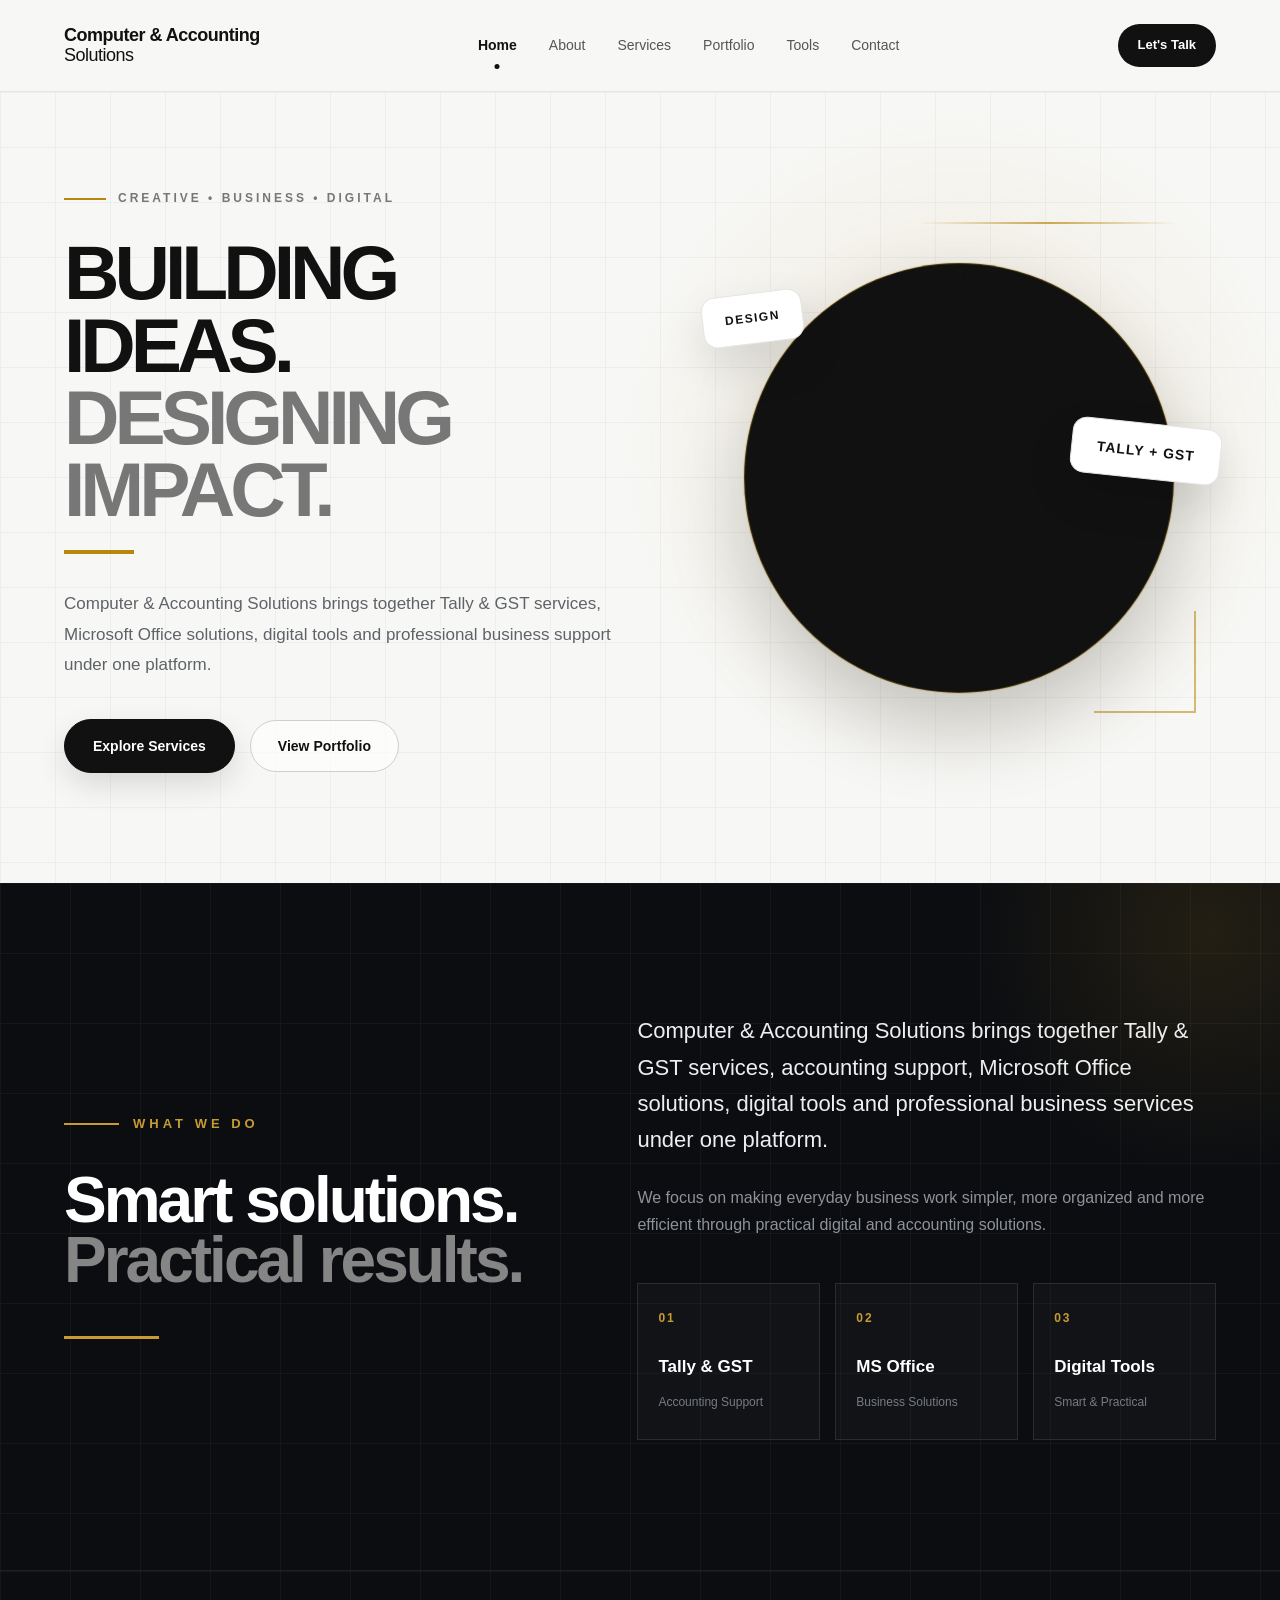
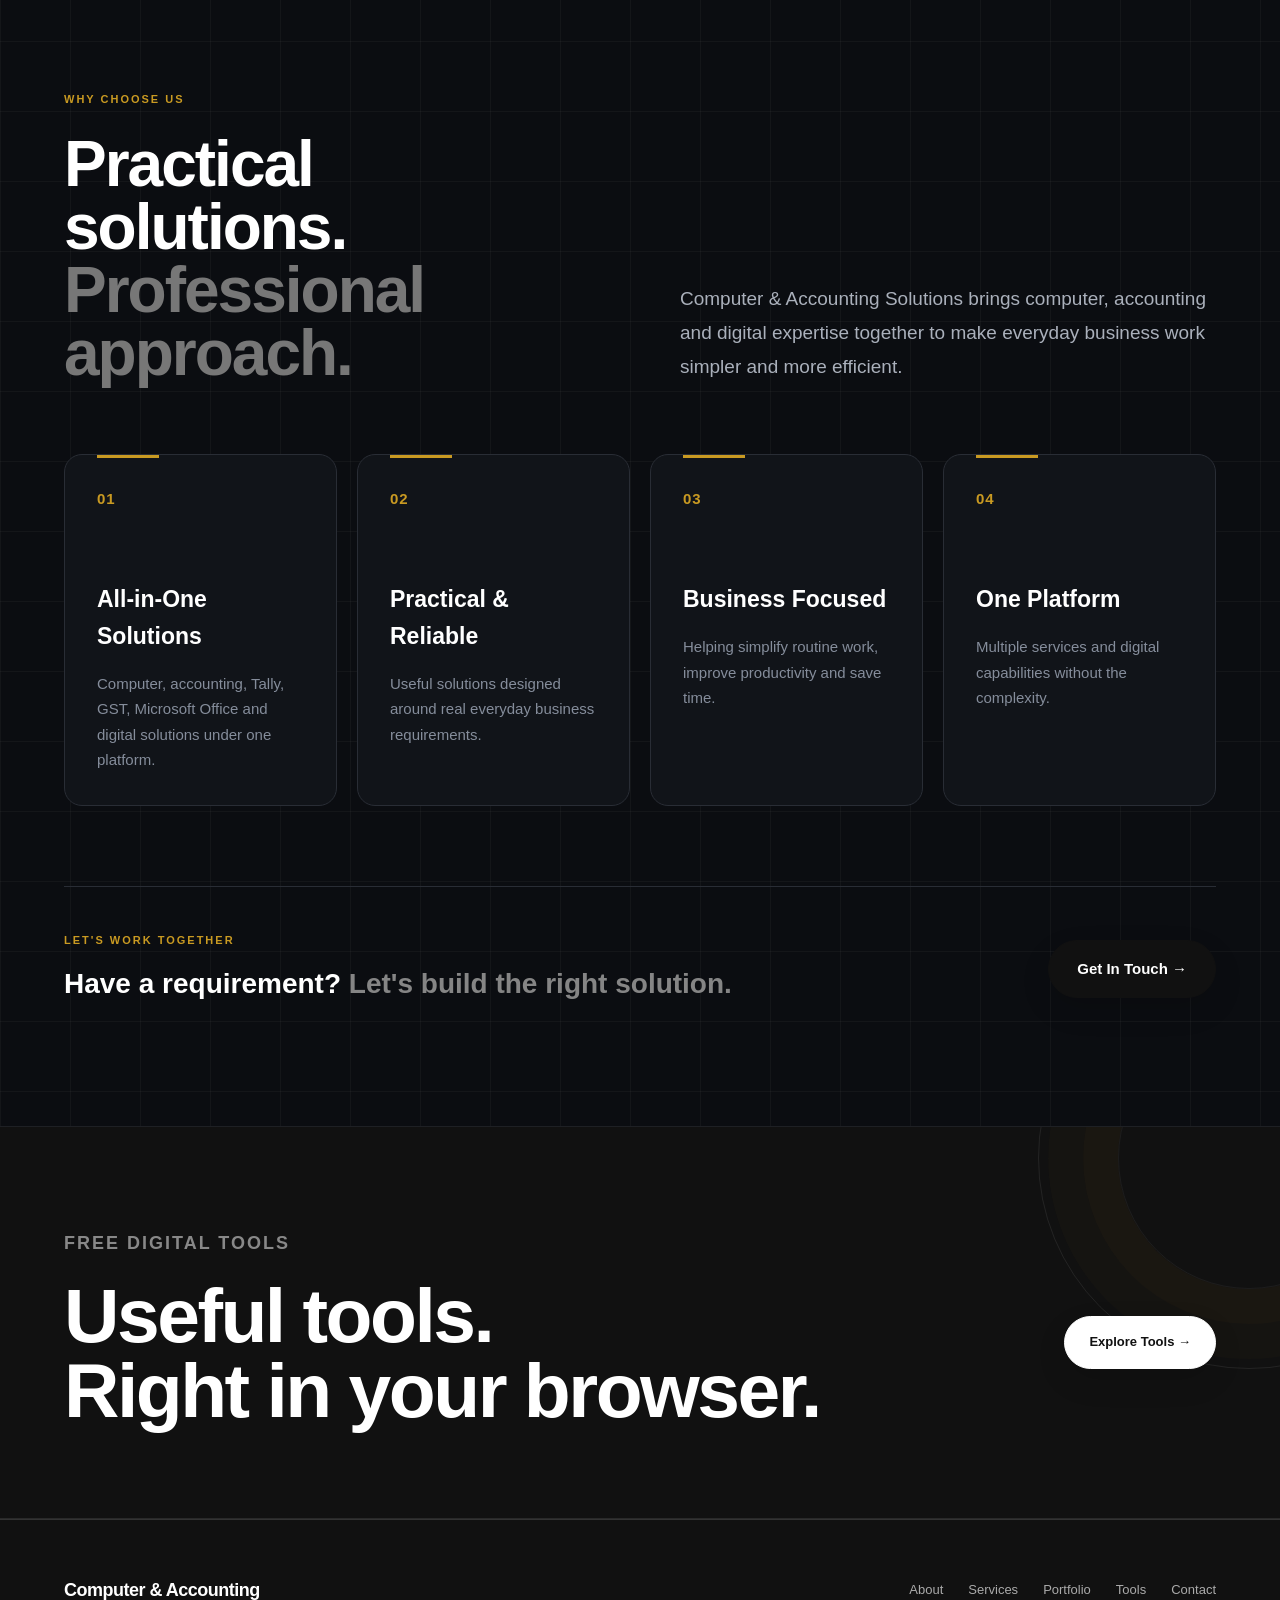
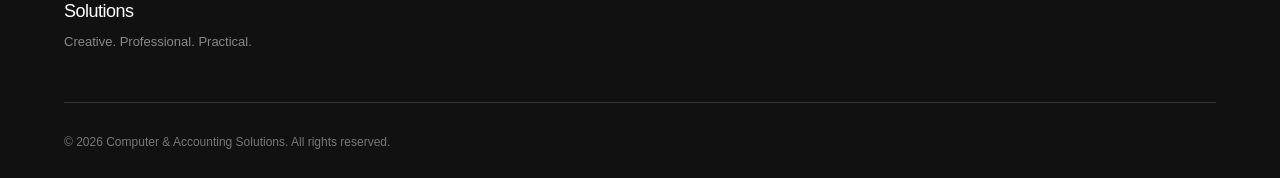
==== commit ab1081bf: "Update index.html" ====
--- a/index.html
+++ b/index.html
@@ -8,7 +8,7 @@
 
   <title>Computer & Accounting Solutions | Computer • Accounting • Digital</title>
 
-    <link rel="stylesheet" href="css/style.css">
+   <link rel="stylesheet" href="style.css">
 </head>
 
 <body>
@@ -356,8 +356,8 @@
     </footer>
 
 
-    <script src="js/script.js"></script>
+   <script src="script.js"></script>
 
 </body>
 
-</html>+</html>
--- a/style.css
+++ b/style.css
@@ -0,0 +1,13287 @@
+/* =========================================================
+   ABBASALI VENTURE
+   Main Website Stylesheet
+   ========================================================= */
+
+
+/* =========================================================
+   01. RESET & GLOBAL SETTINGS
+   ========================================================= */
+
+* {
+    margin: 0;
+    padding: 0;
+    box-sizing: border-box;
+}
+
+html {
+    scroll-behavior: smooth;
+}
+
+body {
+    font-family: Arial, Helvetica, sans-serif;
+    background: #f7f7f5;
+    color: #111111;
+    line-height: 1.6;
+}
+
+a {
+    text-decoration: none;
+    color: inherit;
+}
+
+img {
+    max-width: 100%;
+    display: block;
+}
+
+.container {
+    width: 90%;
+    max-width: 1200px;
+    margin: 0 auto;
+}
+
+
+/* =========================================================
+   02. HEADER / NAVIGATION
+   ========================================================= */
+
+.header {
+    width: 100%;
+    padding: 24px 0;
+    background: #f7f7f5;
+    border-bottom: 1px solid #e5e5e2;
+}
+
+.nav-container {
+    display: flex;
+    align-items: center;
+    justify-content: space-between;
+}
+
+
+/* ---------- LOGO ---------- */
+
+.logo {
+    font-size: 18px;
+    font-weight: 800;
+    letter-spacing: -0.5px;
+}
+
+.logo span {
+    font-weight: 400;
+    margin-left: 4px;
+}
+
+
+/* ---------- NAVIGATION ---------- */
+
+.navbar {
+    display: flex;
+    align-items: center;
+    gap: 32px;
+}
+
+.navbar a {
+    position: relative;
+    font-size: 14px;
+    color: #555555;
+    transition: color 0.3s ease;
+}
+
+.navbar a:hover {
+    color: #111111;
+}
+
+.navbar a.active {
+    color: #111111;
+    font-weight: 600;
+}
+
+
+/* Small underline for active page */
+
+.navbar a.active::after {
+    content: "";
+    position: absolute;
+    width: 5px;
+    height: 5px;
+    background: #111111;
+    border-radius: 50%;
+    left: 50%;
+    bottom: -12px;
+    transform: translateX(-50%);
+}
+
+
+/* ---------- NAV BUTTON ---------- */
+
+.nav-button {
+    padding: 11px 20px;
+    background: #111111;
+    color: #ffffff;
+    border-radius: 50px;
+    font-size: 13px;
+    font-weight: 600;
+    transition: all 0.3s ease;
+}
+
+.nav-button:hover {
+    background: #333333;
+    transform: translateY(-2px);
+}
+
+
+/* =========================================================
+   03. HERO SECTION
+   ========================================================= */
+
+.hero {
+    min-height: 680px;
+    display: flex;
+    align-items: center;
+    padding: 80px 0;
+    overflow: hidden;
+}
+
+.hero-container {
+    display: grid;
+    grid-template-columns: 1.1fr 0.9fr;
+    align-items: center;
+    gap: 60px;
+}
+
+
+/* ---------- HERO CONTENT ---------- */
+
+.hero-label {
+    font-size: 12px;
+    font-weight: 700;
+    letter-spacing: 2px;
+    color: #777777;
+    margin-bottom: 25px;
+}
+
+.hero-content h1 {
+    font-size: clamp(52px, 6vw, 82px);
+    line-height: 0.98;
+    letter-spacing: -4px;
+    font-weight: 800;
+    margin-bottom: 30px;
+}
+
+.hero-content h1 span {
+    color: #777777;
+}
+
+.hero-description {
+    max-width: 540px;
+    font-size: 17px;
+    line-height: 1.8;
+    color: #666666;
+    margin-bottom: 38px;
+}
+
+
+/* ---------- HERO BUTTONS ---------- */
+
+.hero-buttons {
+    display: flex;
+    align-items: center;
+    gap: 15px;
+}
+
+.primary-button {
+    display: inline-flex;
+    align-items: center;
+    justify-content: center;
+    padding: 14px 24px;
+    background: #111111;
+    color: #ffffff;
+    border-radius: 50px;
+    font-size: 14px;
+    font-weight: 600;
+    transition: all 0.3s ease;
+}
+
+.primary-button:hover {
+    transform: translateY(-3px);
+    background: #292929;
+}
+
+.secondary-button {
+    display: inline-flex;
+    align-items: center;
+    justify-content: center;
+    padding: 14px 24px;
+    border: 1px solid #cccccc;
+    border-radius: 50px;
+    font-size: 14px;
+    font-weight: 600;
+    transition: all 0.3s ease;
+}
+
+.secondary-button:hover {
+    background: #111111;
+    color: #ffffff;
+    border-color: #111111;
+}
+
+
+/* =========================================================
+   04. HERO ABSTRACT VISUAL
+   ========================================================= */
+
+.hero-visual {
+    position: relative;
+    height: 500px;
+    display: flex;
+    align-items: center;
+    justify-content: center;
+}
+
+
+/* ---------- MAIN CIRCLE ---------- */
+
+.visual-circle {
+    position: absolute;
+    width: 340px;
+    height: 340px;
+    border-radius: 50%;
+    background: #111111;
+}
+
+
+/* ---------- FLOATING CARDS ---------- */
+
+.visual-card {
+    position: absolute;
+    background: #ffffff;
+    border: 1px solid #dddddd;
+    padding: 18px 24px;
+    border-radius: 12px;
+    font-size: 12px;
+    font-weight: 700;
+    letter-spacing: 1px;
+    box-shadow: 0 20px 50px rgba(0, 0, 0, 0.08);
+}
+
+
+/* Design card */
+
+.card-one {
+    top: 70px;
+    left: 20px;
+    transform: rotate(-7deg);
+}
+
+
+/* Tally card */
+
+.card-two {
+    right: 0;
+    top: 180px;
+    transform: rotate(6deg);
+}
+
+
+/* Digital card */
+
+.card-three {
+    left: 70px;
+    bottom: 65px;
+    transform: rotate(-4deg);
+}
+
+
+/* =========================================================
+   05. INTRO SECTION
+   ========================================================= */
+
+.intro {
+    padding: 130px 0;
+    background: #ffffff;
+}
+
+.intro-container {
+    display: grid;
+    grid-template-columns: 0.4fr 1.6fr;
+    gap: 80px;
+}
+
+.section-label {
+    font-size: 11px;
+    font-weight: 700;
+    letter-spacing: 2px;
+    color: #777777;
+}
+
+.intro-text h2 {
+    max-width: 850px;
+    font-size: clamp(36px, 5vw, 62px);
+    line-height: 1.05;
+    letter-spacing: -2px;
+    margin-bottom: 30px;
+}
+
+.intro-text h2 span {
+    color: #888888;
+}
+
+.intro-text p {
+    max-width: 680px;
+    color: #666666;
+    font-size: 17px;
+    line-height: 1.8;
+}
+
+
+/* =========================================================
+   06. SERVICES SECTION
+   ========================================================= */
+
+.services-preview {
+    padding: 130px 0;
+    background: #f7f7f5;
+}
+
+.section-heading {
+    display: flex;
+    justify-content: space-between;
+    align-items: flex-end;
+    margin-bottom: 60px;
+}
+
+.section-heading h2 {
+    font-size: clamp(34px, 4vw, 52px);
+    letter-spacing: -2px;
+    line-height: 1.1;
+    margin-top: 12px;
+}
+
+.text-link {
+    font-size: 14px;
+    font-weight: 600;
+    border-bottom: 1px solid #111111;
+    padding-bottom: 5px;
+}
+
+
+/* ---------- SERVICE GRID ---------- */
+
+.service-grid {
+    display: grid;
+    grid-template-columns: repeat(3, 1fr);
+    gap: 20px;
+}
+
+
+/* ---------- SERVICE CARD ---------- */
+
+.service-card {
+    min-height: 310px;
+    padding: 35px;
+    background: #ffffff;
+    border: 1px solid #e5e5e2;
+    border-radius: 18px;
+    position: relative;
+    transition: all 0.35s ease;
+}
+
+.service-card:hover {
+    transform: translateY(-8px);
+    box-shadow: 0 25px 60px rgba(0, 0, 0, 0.08);
+}
+
+.service-number {
+    display: block;
+    font-size: 12px;
+    color: #999999;
+    margin-bottom: 80px;
+}
+
+.service-card h3 {
+    font-size: 25px;
+    letter-spacing: -0.5px;
+    margin-bottom: 15px;
+}
+
+.service-card p {
+    font-size: 14px;
+    color: #777777;
+    line-height: 1.7;
+}
+
+
+/* =========================================================
+   07. TOOLS CTA
+   ========================================================= */
+
+.tools-cta {
+    padding: 110px 0;
+    background: #111111;
+    color: #ffffff;
+}
+
+.tools-container {
+    display: flex;
+    justify-content: space-between;
+    align-items: center;
+}
+
+.tools-cta .section-label {
+    color: #999999;
+}
+
+.tools-cta h2 {
+    font-size: clamp(40px, 5vw, 65px);
+    line-height: 1;
+    letter-spacing: -2px;
+    margin-top: 15px;
+}
+
+.tools-cta .primary-button {
+    background: #ffffff;
+    color: #111111;
+}
+
+.tools-cta .primary-button:hover {
+    background: #dddddd;
+}
+
+
+/* =========================================================
+   08. FOOTER
+   ========================================================= */
+
+.footer {
+    padding: 60px 0 25px;
+    background: #111111;
+    color: #ffffff;
+    border-top: 1px solid #333333;
+}
+
+.footer-container {
+    display: grid;
+    grid-template-columns: 1fr 1fr;
+    gap: 50px;
+}
+
+.footer-brand p {
+    color: #888888;
+    font-size: 13px;
+    margin-top: 10px;
+}
+
+.footer-links {
+    display: flex;
+    justify-content: flex-end;
+    align-items: flex-start;
+    gap: 25px;
+}
+
+.footer-links a {
+    font-size: 13px;
+    color: #aaaaaa;
+    transition: color 0.3s ease;
+}
+
+.footer-links a:hover {
+    color: #ffffff;
+}
+
+.footer-bottom {
+    grid-column: 1 / -1;
+    padding-top: 30px;
+    border-top: 1px solid #333333;
+}
+
+.footer-bottom p {
+    color: #777777;
+    font-size: 12px;
+}
+
+
+/* =========================================================
+   09. TABLET RESPONSIVE
+   ========================================================= */
+
+@media (max-width: 900px) {
+
+    .navbar {
+        gap: 18px;
+    }
+
+    .nav-button {
+        display: none;
+    }
+
+    .hero-container {
+        grid-template-columns: 1fr;
+    }
+
+    .hero {
+        padding: 80px 0;
+    }
+
+    .hero-visual {
+        height: 400px;
+    }
+
+    .intro-container {
+        grid-template-columns: 1fr;
+        gap: 30px;
+    }
+
+    .service-grid {
+        grid-template-columns: 1fr;
+    }
+
+    .tools-container {
+        flex-direction: column;
+        align-items: flex-start;
+        gap: 40px;
+    }
+
+}
+
+
+/* =========================================================
+   10. MOBILE RESPONSIVE
+   ========================================================= */
+
+@media (max-width: 650px) {
+
+    .container {
+        width: 92%;
+    }
+
+
+    /* Header */
+
+    .header {
+        padding: 20px 0;
+    }
+
+    .navbar {
+        display: none;
+    }
+
+
+    /* Hero */
+
+    .hero {
+        min-height: auto;
+        padding: 70px 0 90px;
+    }
+
+    .hero-content h1 {
+        font-size: 48px;
+        letter-spacing: -2.5px;
+    }
+
+    .hero-description {
+        font-size: 15px;
+    }
+
+    .hero-buttons {
+        flex-direction: column;
+        align-items: stretch;
+    }
+
+    .primary-button,
+    .secondary-button {
+        width: 100%;
+    }
+
+
+    /* Hero Visual */
+
+    .hero-visual {
+        height: 350px;
+    }
+
+    .visual-circle {
+        width: 240px;
+        height: 240px;
+    }
+
+    .card-one {
+        left: 0;
+        top: 45px;
+    }
+
+    .card-two {
+        right: 0;
+        top: 135px;
+    }
+
+    .card-three {
+        left: 25px;
+        bottom: 40px;
+    }
+
+
+    /* Intro */
+
+    .intro {
+        padding: 90px 0;
+    }
+
+    .intro-text h2 {
+        font-size: 38px;
+    }
+
+
+    /* Services */
+
+    .services-preview {
+        padding: 90px 0;
+    }
+
+    .section-heading {
+        flex-direction: column;
+        align-items: flex-start;
+        gap: 25px;
+    }
+
+    .service-card {
+        min-height: 280px;
+        padding: 28px;
+    }
+
+    .service-number {
+        margin-bottom: 60px;
+    }
+
+
+    /* Tools */
+
+    .tools-cta {
+        padding: 90px 0;
+    }
+
+    .tools-cta h2 {
+        font-size: 44px;
+    }
+
+
+    /* Footer */
+
+    .footer-container {
+        grid-template-columns: 1fr;
+    }
+
+    .footer-links {
+        justify-content: flex-start;
+        flex-wrap: wrap;
+    }
+
+}
+/* =========================================================
+   23. JAVASCRIPT ANIMATIONS
+   ========================================================= */
+
+
+/* ---------- SCROLL REVEAL ---------- */
+
+.reveal-hidden {
+    opacity: 0;
+    transform: translateY(30px);
+    transition:
+        opacity 0.8s ease,
+        transform 0.8s ease;
+}
+
+.reveal-visible {
+    opacity: 1;
+    transform: translateY(0);
+}
+
+
+/* ---------- HEADER SCROLL ---------- */
+
+.header-scrolled {
+    box-shadow:
+        0 10px 30px rgba(0, 0, 0, 0.06);
+}
+
+
+/* ---------- BUTTON CLICK ---------- */
+
+.button-clicked {
+    transform: scale(0.96) !important;
+}
+
+
+/* ---------- BACK TO TOP ---------- */
+
+.back-to-top {
+
+    position: fixed;
+
+    right: 25px;
+    bottom: 25px;
+
+    width: 45px;
+    height: 45px;
+
+    border: none;
+    border-radius: 50%;
+
+    background: #2563eb;
+    color: #ffffff;
+
+    font-size: 20px;
+
+    cursor: pointer;
+
+    opacity: 0;
+    visibility: hidden;
+
+    transform: translateY(15px);
+
+    transition:
+        opacity 0.3s ease,
+        visibility 0.3s ease,
+        transform 0.3s ease;
+
+    z-index: 999;
+}
+
+
+.back-to-top.show {
+
+    opacity: 1;
+    visibility: visible;
+
+    transform: translateY(0);
+}
+
+
+.back-to-top:hover {
+
+    background: #1d4ed8;
+
+    transform: translateY(-4px);
+}
+
+
+
+
+/* =========================================================
+   ABOUT PAGE
+   ========================================================= */
+
+
+/* =========================================================
+   24. ABOUT HERO
+   ========================================================= */
+
+.about-hero {
+
+    min-height: 560px;
+
+    display: flex;
+    align-items: center;
+
+    position: relative;
+
+    overflow: hidden;
+
+    background:
+        radial-gradient(
+            circle at 80% 50%,
+            rgba(37, 99, 235, 0.08),
+            transparent 30%
+        );
+}
+
+
+.about-hero-container {
+
+    display: flex;
+
+    justify-content: space-between;
+
+    align-items: flex-end;
+
+    padding: 100px 0;
+
+}
+
+
+.about-hero-content h1 {
+
+    font-size: clamp(60px, 8vw, 105px);
+
+    line-height: 0.9;
+
+    letter-spacing: -6px;
+
+    font-weight: 850;
+
+    margin-top: 25px;
+
+}
+
+
+.about-hero-content h1 span {
+
+    color: var(--accent);
+
+}
+
+
+.about-hero-description {
+
+    max-width: 540px;
+
+    font-size: 18px;
+
+    color: var(--muted);
+
+    line-height: 1.8;
+
+    margin-top: 35px;
+
+}
+
+
+.about-hero-number {
+
+    display: flex;
+
+    flex-direction: column;
+
+    align-items: flex-end;
+
+}
+
+
+.about-hero-number span {
+
+    font-size: 90px;
+
+    line-height: 1;
+
+    font-weight: 800;
+
+    color: rgba(16, 19, 24, 0.05);
+
+    letter-spacing: -5px;
+
+}
+
+
+.about-hero-number p {
+
+    font-size: 11px;
+
+    letter-spacing: 2px;
+
+    color: var(--muted);
+
+}
+
+
+/* =========================================================
+   25. ABOUT INTRODUCTION
+   ========================================================= */
+
+.about-introduction {
+
+    padding: 140px 0;
+
+    background: #ffffff;
+
+}
+
+
+.about-intro-grid {
+
+    display: grid;
+
+    grid-template-columns: 0.4fr 1.6fr;
+
+    gap: 80px;
+
+}
+
+
+.about-intro-content {
+
+    max-width: 850px;
+
+}
+
+
+.about-intro-content h2 {
+
+    font-size: clamp(40px, 5vw, 68px);
+
+    line-height: 1.02;
+
+    letter-spacing: -3px;
+
+    margin-bottom: 40px;
+
+}
+
+
+.about-intro-content h2 span {
+
+    color: var(--accent);
+
+}
+
+
+.about-intro-content p {
+
+    max-width: 700px;
+
+    font-size: 17px;
+
+    line-height: 1.9;
+
+    color: var(--muted);
+
+    margin-bottom: 25px;
+
+}
+
+
+/* =========================================================
+   26. ABOUT PILLARS
+   ========================================================= */
+
+.about-pillars {
+
+    padding: 130px 0;
+
+    background: var(--background);
+
+}
+
+
+.pillar-grid {
+
+    display: grid;
+
+    grid-template-columns: repeat(3, 1fr);
+
+    gap: 20px;
+
+}
+
+
+.pillar-card {
+
+    min-height: 440px;
+
+    padding: 35px;
+
+    background: #ffffff;
+
+    border: 1px solid var(--border);
+
+    border-radius: 20px;
+
+    position: relative;
+
+    overflow: hidden;
+
+    transition:
+        transform 0.35s ease,
+        box-shadow 0.35s ease,
+        border-color 0.35s ease;
+
+}
+
+
+.pillar-card:hover {
+
+    transform: translateY(-8px);
+
+    border-color:
+        rgba(37, 99, 235, 0.25);
+
+    box-shadow:
+        0 25px 60px rgba(16, 24, 40, 0.08);
+
+}
+
+
+.pillar-number {
+
+    font-size: 12px;
+
+    color: var(--accent);
+
+    font-weight: 700;
+
+}
+
+
+.pillar-icon {
+
+    width: 55px;
+
+    height: 55px;
+
+    margin-top: 55px;
+
+    margin-bottom: 35px;
+
+    display: flex;
+
+    align-items: center;
+
+    justify-content: center;
+
+    border-radius: 50%;
+
+    background: #f0f4ff;
+
+    color: var(--accent);
+
+    font-size: 24px;
+
+    font-weight: 700;
+
+}
+
+
+.pillar-card h3 {
+
+    font-size: 25px;
+
+    letter-spacing: -0.8px;
+
+    margin-bottom: 15px;
+
+}
+
+
+.pillar-card p {
+
+    color: var(--muted);
+
+    font-size: 14px;
+
+    line-height: 1.8;
+
+}
+
+
+.pillar-tags {
+
+    display: flex;
+
+    flex-wrap: wrap;
+
+    gap: 7px;
+
+    margin-top: 30px;
+
+}
+
+
+.pillar-tags span {
+
+    padding: 7px 11px;
+
+    border: 1px solid var(--border);
+
+    border-radius: 50px;
+
+    font-size: 11px;
+
+    color: #606772;
+
+}
+
+
+/* =========================================================
+   27. SKILLS SECTION
+   ========================================================= */
+
+.skills-section {
+
+    padding: 140px 0;
+
+    background: #ffffff;
+
+}
+
+
+.skills-grid {
+
+    display: grid;
+
+    grid-template-columns: 0.9fr 1.1fr;
+
+    gap: 100px;
+
+    align-items: start;
+
+}
+
+
+.skills-grid h2 {
+
+    max-width: 550px;
+
+    font-size: clamp(42px, 5vw, 65px);
+
+    line-height: 1;
+
+    letter-spacing: -3px;
+
+    margin-top: 18px;
+
+}
+
+
+.skills-grid h2 span {
+
+    color: var(--accent);
+
+}
+
+
+.skills-description {
+
+    max-width: 480px;
+
+    color: var(--muted);
+
+    font-size: 15px;
+
+    line-height: 1.8;
+
+    margin-top: 30px;
+
+}
+
+
+/* ---------- SKILL LIST ---------- */
+
+.skills-list {
+
+    border-top: 1px solid var(--border);
+
+}
+
+
+.skill-row {
+
+    display: flex;
+
+    align-items: center;
+
+    justify-content: space-between;
+
+    padding: 25px 0;
+
+    border-bottom: 1px solid var(--border);
+
+    font-size: 17px;
+
+    font-weight: 600;
+
+    transition:
+        color 0.3s ease,
+        padding-left 0.3s ease;
+
+}
+
+
+.skill-row span:last-child {
+
+    font-size: 11px;
+
+    color: #999999;
+
+}
+
+
+.skill-row:hover {
+
+    color: var(--accent);
+
+    padding-left: 10px;
+
+}
+
+
+/* =========================================================
+   28. ABOUT CTA
+   ========================================================= */
+
+.about-cta {
+
+    padding: 120px 0;
+
+    background: #0b0f17;
+
+    color: #ffffff;
+
+}
+
+
+.about-cta-container {
+
+    display: grid;
+
+    grid-template-columns: 1fr 0.7fr;
+
+    gap: 100px;
+
+    align-items: center;
+
+}
+
+
+.about-cta h2 {
+
+    font-size: clamp(48px, 6vw, 78px);
+
+    line-height: 0.95;
+
+    letter-spacing: -4px;
+
+    margin-top: 15px;
+
+}
+
+
+.about-cta h2 span {
+
+    color: var(--accent);
+
+}
+
+
+.about-cta p {
+
+    color: #8d94a1;
+
+    line-height: 1.8;
+
+    font-size: 15px;
+
+}
+
+
+.about-cta .section-label {
+
+    color: #777f8c;
+
+}
+
+
+.about-cta-buttons {
+
+    display: flex;
+
+    gap: 12px;
+
+    margin-top: 30px;
+
+}
+
+
+.about-cta .secondary-button {
+
+    color: #ffffff;
+
+    border-color: #363c46;
+
+}
+
+
+.about-cta .secondary-button:hover {
+
+    background: #ffffff;
+
+    color: #111111;
+
+    border-color: #ffffff;
+
+}
+
+
+/* =========================================================
+   29. ABOUT MOBILE
+   ========================================================= */
+
+@media (max-width: 900px) {
+
+    .about-hero-container {
+
+        align-items: flex-start;
+
+    }
+
+
+    .about-hero-number {
+
+        display: none;
+
+    }
+
+
+    .pillar-grid {
+
+        grid-template-columns: 1fr;
+
+    }
+
+
+    .skills-grid {
+
+        grid-template-columns: 1fr;
+
+        gap: 60px;
+
+    }
+
+
+    .about-cta-container {
+
+        grid-template-columns: 1fr;
+
+        gap: 50px;
+
+    }
+
+}
+
+
+@media (max-width: 650px) {
+
+    .about-hero {
+
+        min-height: auto;
+
+    }
+
+
+    .about-hero-container {
+
+        padding: 80px 0;
+
+    }
+
+
+    .about-hero-content h1 {
+
+        font-size: 56px;
+
+        letter-spacing: -3px;
+
+    }
+
+
+    .about-hero-description {
+
+        font-size: 15px;
+
+    }
+
+
+    .about-introduction {
+
+        padding: 90px 0;
+
+    }
+
+
+    .about-intro-grid {
+
+        grid-template-columns: 1fr;
+
+        gap: 30px;
+
+    }
+
+
+    .about-intro-content h2 {
+
+        font-size: 42px;
+
+    }
+
+
+    .about-pillars {
+
+        padding: 90px 0;
+
+    }
+
+
+    .pillar-card {
+
+        min-height: auto;
+
+    }
+
+
+    .skills-section {
+
+        padding: 90px 0;
+
+    }
+
+
+    .skills-grid h2 {
+
+        font-size: 44px;
+
+    }
+
+
+    .about-cta {
+
+        padding: 90px 0;
+
+    }
+
+
+    .about-cta h2 {
+
+        font-size: 50px;
+
+        letter-spacing: -3px;
+
+    }
+
+
+    .about-cta-buttons {
+
+        flex-direction: column;
+
+        align-items: stretch;
+
+    }
+
+
+    .about-cta-buttons a {
+
+        width: 100%;
+
+    }
+
+}
+
+
+/* =========================================================
+   SERVICES PAGE
+   ========================================================= */
+
+
+/* =========================================================
+   30. SERVICES HERO
+   ========================================================= */
+
+.services-hero {
+
+    min-height: 570px;
+
+    display: flex;
+
+    align-items: center;
+
+    position: relative;
+
+    overflow: hidden;
+
+    background:
+        radial-gradient(
+            circle at 80% 40%,
+            rgba(37, 99, 235, 0.09),
+            transparent 32%
+        );
+}
+
+
+.services-hero-container {
+
+    display: flex;
+
+    justify-content: space-between;
+
+    align-items: flex-end;
+
+    padding: 100px 0;
+
+}
+
+
+.services-hero-content h1 {
+
+    font-size: clamp(60px, 8vw, 105px);
+
+    line-height: 0.9;
+
+    letter-spacing: -6px;
+
+    font-weight: 850;
+
+    margin-top: 25px;
+
+}
+
+
+.services-hero-content h1 span {
+
+    color: var(--accent);
+
+}
+
+
+.services-hero-content > p:last-child {
+
+    max-width: 600px;
+
+    margin-top: 35px;
+
+    color: var(--muted);
+
+    font-size: 18px;
+
+    line-height: 1.8;
+
+}
+
+
+.services-hero-side {
+
+    text-align: right;
+
+}
+
+
+.services-hero-side span {
+
+    display: block;
+
+    font-size: 100px;
+
+    line-height: 0.8;
+
+    font-weight: 850;
+
+    letter-spacing: -6px;
+
+    color: rgba(16, 19, 24, 0.05);
+
+}
+
+
+.services-hero-side p {
+
+    margin-top: 15px;
+
+    font-size: 11px;
+
+    line-height: 1.5;
+
+    letter-spacing: 2px;
+
+    color: var(--muted);
+
+}
+
+
+/* =========================================================
+   31. SERVICES INTRO
+   ========================================================= */
+
+.services-intro {
+
+    padding: 130px 0;
+
+    background: #ffffff;
+
+}
+
+
+.services-intro-grid {
+
+    display: grid;
+
+    grid-template-columns: 0.4fr 1.6fr;
+
+    gap: 80px;
+
+}
+
+
+.services-intro h2 {
+
+    max-width: 850px;
+
+    font-size: clamp(42px, 5vw, 68px);
+
+    line-height: 1;
+
+    letter-spacing: -3px;
+
+    margin-bottom: 35px;
+
+}
+
+
+.services-intro h2 span {
+
+    color: var(--accent);
+
+}
+
+
+.services-intro p {
+
+    max-width: 680px;
+
+    color: var(--muted);
+
+    font-size: 17px;
+
+    line-height: 1.9;
+
+}
+
+
+/* =========================================================
+   32. SERVICE CATEGORIES
+   ========================================================= */
+
+.service-category {
+
+    padding: 130px 0;
+
+}
+
+
+.design-category {
+
+    background: var(--background);
+
+}
+
+
+.business-category {
+
+    background: #ffffff;
+
+}
+
+
+.digital-category {
+
+    background: var(--background);
+
+}
+
+
+/* ---------- CATEGORY HEADER ---------- */
+
+.category-header {
+
+    display: grid;
+
+    grid-template-columns: 1fr 0.8fr;
+
+    gap: 100px;
+
+    align-items: end;
+
+    margin-bottom: 70px;
+
+}
+
+
+.category-number {
+
+    display: block;
+
+    font-size: 12px;
+
+    font-weight: 700;
+
+    color: var(--accent);
+
+    margin-bottom: 20px;
+
+}
+
+
+.category-header h2 {
+
+    font-size: clamp(42px, 5vw, 65px);
+
+    line-height: 1;
+
+    letter-spacing: -3px;
+
+    margin-top: 12px;
+
+}
+
+
+.category-description {
+
+    max-width: 450px;
+
+    color: var(--muted);
+
+    font-size: 15px;
+
+    line-height: 1.8;
+
+}
+
+
+/* =========================================================
+   33. SERVICE DETAIL CARDS
+   ========================================================= */
+
+.service-detail-grid {
+
+    display: grid;
+
+    grid-template-columns: repeat(2, 1fr);
+
+    gap: 15px;
+
+}
+
+
+.detail-card {
+
+    min-height: 260px;
+
+    padding: 32px;
+
+    background: #ffffff;
+
+    border: 1px solid var(--border);
+
+    border-radius: 18px;
+
+    position: relative;
+
+    overflow: hidden;
+
+    transition:
+        transform 0.35s ease,
+        box-shadow 0.35s ease,
+        border-color 0.35s ease;
+
+}
+
+
+.business-category .detail-card {
+
+    background: var(--background);
+
+}
+
+
+.detail-card::before {
+
+    content: "";
+
+    position: absolute;
+
+    left: 0;
+
+    top: 0;
+
+    width: 0;
+
+    height: 3px;
+
+    background: var(--accent);
+
+    transition: width 0.4s ease;
+
+}
+
+
+.detail-card:hover::before {
+
+    width: 100%;
+
+}
+
+
+.detail-card:hover {
+
+    transform: translateY(-6px);
+
+    border-color:
+        rgba(37, 99, 235, 0.22);
+
+    box-shadow:
+        0 20px 50px rgba(16, 24, 40, 0.08);
+
+}
+
+
+.detail-card > span {
+
+    font-size: 11px;
+
+    color: var(--accent);
+
+    font-weight: 700;
+
+}
+
+
+.detail-card h3 {
+
+    font-size: 25px;
+
+    letter-spacing: -0.8px;
+
+    margin-top: 55px;
+
+    margin-bottom: 15px;
+
+}
+
+
+.detail-card p {
+
+    max-width: 470px;
+
+    color: var(--muted);
+
+    font-size: 14px;
+
+    line-height: 1.8;
+
+}
+
+
+/* =========================================================
+   34. PROCESS SECTION
+   ========================================================= */
+
+.process-section {
+
+    padding: 140px 0;
+
+    background: #ffffff;
+
+}
+
+
+.process-heading {
+
+    max-width: 750px;
+
+    margin-bottom: 70px;
+
+}
+
+
+.process-heading h2 {
+
+    font-size: clamp(44px, 5vw, 68px);
+
+    line-height: 1;
+
+    letter-spacing: -3px;
+
+    margin-top: 15px;
+
+}
+
+
+.process-heading h2 span {
+
+    color: var(--accent);
+
+}
+
+
+/* ---------- PROCESS GRID ---------- */
+
+.process-grid {
+
+    display: grid;
+
+    grid-template-columns: repeat(4, 1fr);
+
+    border-top: 1px solid var(--border);
+
+}
+
+
+.process-step {
+
+    min-height: 270px;
+
+    padding: 30px;
+
+    border-right: 1px solid var(--border);
+
+    transition:
+        background 0.3s ease;
+
+}
+
+
+.process-step:first-child {
+
+    border-left: 1px solid var(--border);
+
+}
+
+
+.process-step:hover {
+
+    background: #f7f8fa;
+
+}
+
+
+.process-step > span {
+
+    font-size: 11px;
+
+    color: var(--accent);
+
+    font-weight: 700;
+
+}
+
+
+.process-step h3 {
+
+    font-size: 23px;
+
+    margin-top: 75px;
+
+    margin-bottom: 12px;
+
+}
+
+
+.process-step p {
+
+    color: var(--muted);
+
+    font-size: 13px;
+
+    line-height: 1.7;
+
+}
+
+
+/* =========================================================
+   35. SERVICES CTA
+   ========================================================= */
+
+.services-cta {
+
+    padding: 120px 0;
+
+    background: #0b0f17;
+
+    color: #ffffff;
+
+}
+
+
+.services-cta-container {
+
+    display: grid;
+
+    grid-template-columns: 1fr 0.7fr;
+
+    gap: 100px;
+
+    align-items: center;
+
+}
+
+
+.services-cta h2 {
+
+    max-width: 750px;
+
+    font-size: clamp(48px, 6vw, 78px);
+
+    line-height: 0.95;
+
+    letter-spacing: -4px;
+
+    margin-top: 15px;
+
+}
+
+
+.services-cta h2 span {
+
+    color: var(--accent);
+
+}
+
+
+.services-cta p {
+
+    color: #8d94a1;
+
+    font-size: 15px;
+
+    line-height: 1.8;
+
+}
+
+
+.services-cta .primary-button {
+
+    margin-top: 30px;
+
+}
+
+
+/* =========================================================
+   36. SERVICES RESPONSIVE
+   ========================================================= */
+
+@media (max-width: 900px) {
+
+    .services-hero-side {
+
+        display: none;
+
+    }
+
+
+    .services-intro-grid {
+
+        grid-template-columns: 1fr;
+
+        gap: 30px;
+
+    }
+
+
+    .category-header {
+
+        grid-template-columns: 1fr;
+
+        gap: 30px;
+
+    }
+
+
+    .process-grid {
+
+        grid-template-columns: repeat(2, 1fr);
+
+    }
+
+
+    .process-step:nth-child(2) {
+
+        border-right: none;
+
+    }
+
+
+    .services-cta-container {
+
+        grid-template-columns: 1fr;
+
+        gap: 50px;
+
+    }
+
+}
+
+
+@media (max-width: 650px) {
+
+    .services-hero {
+
+        min-height: auto;
+
+    }
+
+
+    .services-hero-container {
+
+        padding: 80px 0;
+
+    }
+
+
+    .services-hero-content h1 {
+
+        font-size: 56px;
+
+        letter-spacing: -3px;
+
+    }
+
+
+    .services-hero-content > p:last-child {
+
+        font-size: 15px;
+
+    }
+
+
+    .services-intro {
+
+        padding: 90px 0;
+
+    }
+
+
+    .services-intro h2 {
+
+        font-size: 42px;
+
+    }
+
+
+    .service-category {
+
+        padding: 90px 0;
+
+    }
+
+
+    .category-header {
+
+        margin-bottom: 50px;
+
+    }
+
+
+    .category-header h2 {
+
+        font-size: 44px;
+
+    }
+
+
+    .service-detail-grid {
+
+        grid-template-columns: 1fr;
+
+    }
+
+
+    .detail-card {
+
+        min-height: auto;
+
+        padding: 28px;
+
+    }
+
+
+    .detail-card h3 {
+
+        margin-top: 45px;
+
+    }
+
+
+    .process-section {
+
+        padding: 90px 0;
+
+    }
+
+
+    .process-grid {
+
+        grid-template-columns: 1fr;
+
+    }
+
+
+    .process-step {
+
+        min-height: auto;
+
+        border-right: none;
+
+        border-left: 1px solid var(--border);
+
+        border-bottom: 1px solid var(--border);
+
+    }
+
+
+    .process-step:nth-child(2) {
+
+        border-right: none;
+
+    }
+
+
+    .process-step h3 {
+
+        margin-top: 50px;
+
+    }
+
+
+    .services-cta {
+
+        padding: 90px 0;
+
+    }
+
+
+    .services-cta h2 {
+
+        font-size: 50px;
+
+        letter-spacing: -3px;
+
+    }
+
+}
+
+
+/* =========================================================
+   PORTFOLIO PAGE
+   ========================================================= */
+
+
+/* =========================================================
+   37. PORTFOLIO HERO
+   ========================================================= */
+
+.portfolio-hero {
+
+    min-height: 570px;
+
+    display: flex;
+
+    align-items: center;
+
+    position: relative;
+
+    overflow: hidden;
+
+    background:
+        radial-gradient(
+            circle at 78% 45%,
+            rgba(37, 99, 235, 0.10),
+            transparent 30%
+        );
+
+}
+
+
+.portfolio-hero-container {
+
+    display: flex;
+
+    justify-content: space-between;
+
+    align-items: flex-end;
+
+    padding: 100px 0;
+
+}
+
+
+.portfolio-hero-content h1 {
+
+    font-size: clamp(65px, 8vw, 110px);
+
+    line-height: 0.88;
+
+    letter-spacing: -6px;
+
+    font-weight: 850;
+
+    margin-top: 25px;
+
+}
+
+
+.portfolio-hero-content h1 span {
+
+    color: var(--accent);
+
+}
+
+
+.portfolio-hero-content > p:last-child {
+
+    max-width: 590px;
+
+    margin-top: 35px;
+
+    color: var(--muted);
+
+    font-size: 18px;
+
+    line-height: 1.8;
+
+}
+
+
+.portfolio-hero-mark {
+
+    width: 190px;
+
+    height: 190px;
+
+    border-radius: 50%;
+
+    border: 1px solid var(--border);
+
+    display: flex;
+
+    flex-direction: column;
+
+    align-items: center;
+
+    justify-content: center;
+
+    transform: rotate(-10deg);
+
+}
+
+
+.portfolio-hero-mark span {
+
+    font-size: 55px;
+
+    font-weight: 850;
+
+    letter-spacing: -4px;
+
+}
+
+
+.portfolio-hero-mark small {
+
+    font-size: 9px;
+
+    letter-spacing: 3px;
+
+    color: var(--muted);
+
+    margin-top: 5px;
+
+}
+
+
+/* =========================================================
+   38. PORTFOLIO INTRO
+   ========================================================= */
+
+.portfolio-intro {
+
+    padding: 130px 0;
+
+    background: #ffffff;
+
+}
+
+
+.portfolio-intro-container {
+
+    display: grid;
+
+    grid-template-columns: 0.4fr 1.6fr;
+
+    gap: 80px;
+
+}
+
+
+.portfolio-intro h2 {
+
+    max-width: 800px;
+
+    font-size: clamp(42px, 5vw, 68px);
+
+    line-height: 1;
+
+    letter-spacing: -3px;
+
+    margin-bottom: 35px;
+
+}
+
+
+.portfolio-intro h2 span {
+
+    color: var(--accent);
+
+}
+
+
+.portfolio-intro p {
+
+    max-width: 680px;
+
+    color: var(--muted);
+
+    font-size: 17px;
+
+    line-height: 1.9;
+
+}
+
+
+/* =========================================================
+   39. PROJECT SECTIONS
+   ========================================================= */
+
+.project {
+
+    padding: 120px 0;
+
+}
+
+
+.project-one {
+
+    background: var(--background);
+
+}
+
+
+.project-two {
+
+    background: #ffffff;
+
+}
+
+
+.project-three {
+
+    background: var(--background);
+
+}
+
+
+.project-four {
+
+    background: #ffffff;
+
+}
+
+
+/* =========================================================
+   40. PROJECT HEADER
+   ========================================================= */
+
+.project-top {
+
+    display: flex;
+
+    justify-content: space-between;
+
+    align-items: flex-start;
+
+    margin-bottom: 35px;
+
+}
+
+
+.project-number {
+
+    font-size: 12px;
+
+    font-weight: 700;
+
+    color: var(--accent);
+
+}
+
+
+.project-category {
+
+    font-size: 11px;
+
+    letter-spacing: 2px;
+
+    color: var(--muted);
+
+    margin-top: 8px;
+
+}
+
+
+.project-year {
+
+    font-size: 10px;
+
+    letter-spacing: 2px;
+
+    color: #999999;
+
+}
+
+
+/* =========================================================
+   41. PROJECT VISUALS
+   ========================================================= */
+
+.project-visual {
+
+    width: 100%;
+
+    min-height: 580px;
+
+    border-radius: 22px;
+
+    overflow: hidden;
+
+    position: relative;
+
+}
+
+
+/* ---------- PROJECT 01 ---------- */
+
+.project-visual-one {
+
+    background:
+        linear-gradient(
+            135deg,
+            #101318,
+            #29313d
+        );
+
+}
+
+
+.project-placeholder {
+
+    position: absolute;
+
+    inset: 0;
+
+    display: flex;
+
+    flex-direction: column;
+
+    align-items: center;
+
+    justify-content: center;
+
+    color: #ffffff;
+
+}
+
+
+.project-placeholder span {
+
+    font-size: 14px;
+
+    letter-spacing: 5px;
+
+    opacity: 0.6;
+
+}
+
+
+.project-placeholder strong {
+
+    font-size: clamp(55px, 8vw, 100px);
+
+    line-height: 0.9;
+
+    letter-spacing: -5px;
+
+}
+
+
+/* ---------- PROJECT 02 ---------- */
+
+.project-visual-two {
+
+    background: #f0f3f8;
+
+    display: flex;
+
+    align-items: center;
+
+    justify-content: center;
+
+}
+
+
+.social-preview {
+
+    width: 65%;
+
+    height: 70%;
+
+    position: relative;
+
+}
+
+
+.social-box {
+
+    position: absolute;
+
+    width: 240px;
+
+    height: 300px;
+
+    border-radius: 15px;
+
+    display: flex;
+
+    align-items: center;
+
+    justify-content: center;
+
+    font-size: 20px;
+
+    font-weight: 800;
+
+    letter-spacing: -1px;
+
+    box-shadow:
+        0 30px 60px rgba(0, 0, 0, 0.12);
+
+}
+
+
+.box-one {
+
+    background: #111111;
+
+    color: #ffffff;
+
+    left: 5%;
+
+    top: 10%;
+
+    transform: rotate(-10deg);
+
+}
+
+
+.box-two {
+
+    background: #ffffff;
+
+    color: #111111;
+
+    left: 32%;
+
+    top: 0;
+
+    transform: rotate(2deg);
+
+    border: 1px solid var(--border);
+
+}
+
+
+.box-three {
+
+    background: var(--accent);
+
+    color: #ffffff;
+
+    left: 58%;
+
+    top: 12%;
+
+    transform: rotate(10deg);
+
+}
+
+
+/* ---------- PROJECT 03 ---------- */
+
+.project-visual-three {
+
+    background:
+        radial-gradient(
+            circle at center,
+            #e5e9ef,
+            #cfd5dd
+        );
+
+    display: flex;
+
+    align-items: center;
+
+    justify-content: center;
+
+}
+
+
+.packaging-preview {
+
+    perspective: 900px;
+
+}
+
+
+.package-box {
+
+    width: 320px;
+
+    height: 380px;
+
+    background: #ffffff;
+
+    border-radius: 10px;
+
+    box-shadow:
+        25px 35px 60px rgba(0, 0, 0, 0.15);
+
+    display: flex;
+
+    flex-direction: column;
+
+    align-items: center;
+
+    justify-content: center;
+
+    transform:
+        rotateY(-18deg)
+        rotateX(4deg);
+
+}
+
+
+.package-box span {
+
+    font-size: 11px;
+
+    letter-spacing: 3px;
+
+    color: #777777;
+
+}
+
+
+.package-box strong {
+
+    font-size: 35px;
+
+    letter-spacing: -2px;
+
+    margin-top: 10px;
+
+}
+
+
+/* ---------- PROJECT 04 ---------- */
+
+.project-visual-four {
+
+    background: #0b0f17;
+
+    display: flex;
+
+    align-items: center;
+
+    justify-content: center;
+
+}
+
+
+.corporate-preview {
+
+    width: 70%;
+
+    max-width: 700px;
+
+    color: #ffffff;
+
+}
+
+
+.corporate-line {
+
+    width: 100%;
+
+    height: 1px;
+
+    background: #39414d;
+
+    margin-bottom: 45px;
+
+}
+
+
+.corporate-preview span {
+
+    display: block;
+
+    font-size: 12px;
+
+    letter-spacing: 4px;
+
+    color: #8c95a3;
+
+    margin-bottom: 15px;
+
+}
+
+
+.corporate-preview strong {
+
+    display: block;
+
+    font-size: clamp(50px, 7vw, 90px);
+
+    line-height: 0.9;
+
+    letter-spacing: -5px;
+
+}
+
+
+/* =========================================================
+   42. PROJECT INFO
+   ========================================================= */
+
+.project-info {
+
+    display: grid;
+
+    grid-template-columns: 1fr 1fr;
+
+    gap: 60px;
+
+    margin-top: 35px;
+
+}
+
+
+.project-info h2 {
+
+    font-size: 34px;
+
+    letter-spacing: -1.5px;
+
+    margin-bottom: 12px;
+
+}
+
+
+.project-info p {
+
+    max-width: 500px;
+
+    color: var(--muted);
+
+    font-size: 14px;
+
+    line-height: 1.8;
+
+}
+
+
+.project-tags {
+
+    display: flex;
+
+    flex-wrap: wrap;
+
+    gap: 8px;
+
+    align-content: flex-start;
+
+}
+
+
+.project-tags span {
+
+    padding: 8px 13px;
+
+    border: 1px solid var(--border);
+
+    border-radius: 50px;
+
+    font-size: 11px;
+
+    color: #666d78;
+
+}
+
+
+/* =========================================================
+   43. PORTFOLIO NOTE
+   ========================================================= */
+
+.portfolio-note {
+
+    padding: 140px 0;
+
+    background: var(--background);
+
+}
+
+
+.portfolio-note-inner {
+
+    max-width: 800px;
+
+}
+
+
+.portfolio-note-inner > span {
+
+    font-size: 11px;
+
+    font-weight: 700;
+
+    letter-spacing: 2px;
+
+    color: var(--accent);
+
+}
+
+
+.portfolio-note h2 {
+
+    font-size: clamp(50px, 6vw, 80px);
+
+    line-height: 0.95;
+
+    letter-spacing: -4px;
+
+    margin: 20px 0 25px;
+
+}
+
+
+.portfolio-note h2 span {
+
+    color: var(--accent);
+
+}
+
+
+.portfolio-note p {
+
+    color: var(--muted);
+
+    font-size: 15px;
+
+}
+
+
+/* =========================================================
+   44. PORTFOLIO CTA
+   ========================================================= */
+
+.portfolio-cta {
+
+    padding: 120px 0;
+
+    background: #0b0f17;
+
+    color: #ffffff;
+
+}
+
+
+.portfolio-cta-container {
+
+    display: grid;
+
+    grid-template-columns: 1fr 0.7fr;
+
+    gap: 100px;
+
+    align-items: center;
+
+}
+
+
+.portfolio-cta h2 {
+
+    max-width: 700px;
+
+    font-size: clamp(50px, 6vw, 80px);
+
+    line-height: 0.95;
+
+    letter-spacing: -4px;
+
+    margin-top: 15px;
+
+}
+
+
+.portfolio-cta h2 span {
+
+    color: var(--accent);
+
+}
+
+
+.portfolio-cta p {
+
+    color: #8d94a1;
+
+    font-size: 15px;
+
+    line-height: 1.8;
+
+}
+
+
+.portfolio-cta .primary-button {
+
+    margin-top: 30px;
+
+}
+
+
+/* =========================================================
+   45. PORTFOLIO RESPONSIVE
+   ========================================================= */
+
+@media (max-width: 900px) {
+
+    .portfolio-hero-mark {
+
+        display: none;
+
+    }
+
+
+    .portfolio-intro-container {
+
+        grid-template-columns: 1fr;
+
+        gap: 30px;
+
+    }
+
+
+    .project-info {
+
+        grid-template-columns: 1fr;
+
+        gap: 30px;
+
+    }
+
+
+    .portfolio-cta-container {
+
+        grid-template-columns: 1fr;
+
+        gap: 50px;
+
+    }
+
+
+    .social-preview {
+
+        width: 80%;
+
+    }
+
+}
+
+
+@media (max-width: 650px) {
+
+    .portfolio-hero {
+
+        min-height: auto;
+
+    }
+
+
+    .portfolio-hero-container {
+
+        padding: 80px 0;
+
+    }
+
+
+    .portfolio-hero-content h1 {
+
+        font-size: 58px;
+
+        letter-spacing: -3px;
+
+    }
+
+
+    .portfolio-hero-content > p:last-child {
+
+        font-size: 15px;
+
+    }
+
+
+    .portfolio-intro {
+
+        padding: 90px 0;
+
+    }
+
+
+    .portfolio-intro h2 {
+
+        font-size: 42px;
+
+    }
+
+
+    .project {
+
+        padding: 80px 0;
+
+    }
+
+
+    .project-visual {
+
+        min-height: 380px;
+
+        border-radius: 16px;
+
+    }
+
+
+    .project-top {
+
+        margin-bottom: 25px;
+
+    }
+
+
+    .project-info h2 {
+
+        font-size: 28px;
+
+    }
+
+
+    .social-preview {
+
+        width: 100%;
+
+        transform: scale(0.7);
+
+    }
+
+
+    .package-box {
+
+        width: 230px;
+
+        height: 290px;
+
+    }
+
+
+    .package-box strong {
+
+        font-size: 27px;
+
+    }
+
+
+    .corporate-preview {
+
+        width: 80%;
+
+    }
+
+
+    .corporate-preview strong {
+
+        font-size: 50px;
+
+    }
+
+
+    .portfolio-note {
+
+        padding: 90px 0;
+
+    }
+
+
+    .portfolio-note h2 {
+
+        font-size: 50px;
+
+    }
+
+
+    .portfolio-cta {
+
+        padding: 90px 0;
+
+    }
+
+
+    .portfolio-cta h2 {
+
+        font-size: 50px;
+
+    }
+
+}
+
+
+
+/* =========================================================
+   TOOLS PAGE
+   ========================================================= */
+
+
+/* =========================================================
+   46. TOOLS HERO
+   ========================================================= */
+
+.tools-hero {
+
+    min-height: 570px;
+
+    display: flex;
+
+    align-items: center;
+
+    position: relative;
+
+    overflow: hidden;
+
+    background:
+        radial-gradient(
+            circle at 78% 45%,
+            rgba(37, 99, 235, 0.10),
+            transparent 30%
+        );
+
+}
+
+
+.tools-hero-container {
+
+    display: flex;
+
+    justify-content: space-between;
+
+    align-items: flex-end;
+
+    padding: 100px 0;
+
+}
+
+
+.tools-hero-content h1 {
+
+    font-size: clamp(60px, 8vw, 105px);
+
+    line-height: 0.88;
+
+    letter-spacing: -6px;
+
+    font-weight: 850;
+
+    margin-top: 25px;
+
+}
+
+
+.tools-hero-content h1 span {
+
+    color: var(--accent);
+
+}
+
+
+.tools-hero-content > p:last-child {
+
+    max-width: 600px;
+
+    margin-top: 35px;
+
+    color: var(--muted);
+
+    font-size: 18px;
+
+    line-height: 1.8;
+
+}
+
+
+.tools-hero-number {
+
+    text-align: right;
+
+}
+
+
+.tools-hero-number span {
+
+    display: block;
+
+    font-size: 120px;
+
+    line-height: 0.8;
+
+    letter-spacing: -8px;
+
+    font-weight: 850;
+
+    color: rgba(16, 19, 24, 0.05);
+
+}
+
+
+.tools-hero-number small {
+
+    display: block;
+
+    margin-top: 20px;
+
+    font-size: 10px;
+
+    letter-spacing: 3px;
+
+    color: var(--muted);
+
+}
+
+
+/* =========================================================
+   47. TOOLS INTRO
+   ========================================================= */
+
+.tools-intro {
+
+    padding: 130px 0;
+
+    background: #ffffff;
+
+}
+
+
+.tools-intro-grid {
+
+    display: grid;
+
+    grid-template-columns: 0.4fr 1.6fr;
+
+    gap: 80px;
+
+}
+
+
+.tools-intro h2 {
+
+    max-width: 800px;
+
+    font-size: clamp(42px, 5vw, 68px);
+
+    line-height: 1;
+
+    letter-spacing: -3px;
+
+    margin-bottom: 35px;
+
+}
+
+
+.tools-intro h2 span {
+
+    color: var(--accent);
+
+}
+
+
+.tools-intro p {
+
+    max-width: 680px;
+
+    color: var(--muted);
+
+    font-size: 17px;
+
+    line-height: 1.9;
+
+}
+
+
+/* =========================================================
+   48. TOOLS GRID
+   ========================================================= */
+
+.tools-grid-section {
+
+    padding: 120px 0;
+
+    background: var(--background);
+
+}
+
+
+.tools-grid {
+
+    display: grid;
+
+    grid-template-columns: repeat(4, 1fr);
+
+    gap: 15px;
+
+}
+
+
+.tool-card {
+
+    min-height: 360px;
+
+    padding: 28px;
+
+    background: #ffffff;
+
+    border: 1px solid var(--border);
+
+    border-radius: 18px;
+
+    position: relative;
+
+    display: flex;
+
+    flex-direction: column;
+
+    transition:
+        transform 0.35s ease,
+        box-shadow 0.35s ease,
+        border-color 0.35s ease;
+
+}
+
+
+.tool-card:hover {
+
+    transform: translateY(-7px);
+
+    border-color:
+        rgba(37, 99, 235, 0.25);
+
+    box-shadow:
+        0 25px 60px rgba(16, 24, 40, 0.09);
+
+}
+
+
+.tool-card-top {
+
+    display: flex;
+
+    justify-content: space-between;
+
+    font-size: 9px;
+
+    letter-spacing: 1.5px;
+
+    color: var(--muted);
+
+}
+
+
+.tool-card-top span:first-child {
+
+    color: var(--accent);
+
+    font-weight: 700;
+
+}
+
+
+.tool-icon {
+
+    width: 58px;
+
+    height: 58px;
+
+    border-radius: 14px;
+
+    margin-top: 45px;
+
+    display: flex;
+
+    align-items: center;
+
+    justify-content: center;
+
+    background: #f1f4f8;
+
+    color: #111111;
+
+    font-size: 20px;
+
+    font-weight: 800;
+
+}
+
+
+.tool-card h3 {
+
+    font-size: 22px;
+
+    letter-spacing: -0.8px;
+
+    margin-top: 25px;
+
+}
+
+
+.tool-card p {
+
+    color: var(--muted);
+
+    font-size: 13px;
+
+    line-height: 1.7;
+
+    margin-top: 10px;
+
+}
+
+
+.tool-open {
+
+    margin-top: auto;
+
+    padding: 12px 0;
+
+    background: transparent;
+
+    border: none;
+
+    border-top: 1px solid var(--border);
+
+    text-align: left;
+
+    font-family: inherit;
+
+    font-size: 12px;
+
+    font-weight: 700;
+
+    color: #111111;
+
+    cursor: pointer;
+
+    transition:
+        color 0.3s ease;
+
+}
+
+
+.tool-open:hover {
+
+    color: var(--accent);
+
+}
+
+
+/* =========================================================
+   49. TOOL WORKSPACE
+   ========================================================= */
+
+.tool-workspace {
+
+    padding: 120px 0;
+
+    background: #ffffff;
+
+    display: none;
+
+}
+
+
+.tool-workspace.active {
+
+    display: block;
+
+}
+
+
+.workspace-header {
+
+    display: flex;
+
+    justify-content: space-between;
+
+    align-items: flex-end;
+
+    margin-bottom: 50px;
+
+}
+
+
+.workspace-header h2 {
+
+    font-size: clamp(38px, 5vw, 60px);
+
+    line-height: 1;
+
+    letter-spacing: -3px;
+
+    margin-top: 12px;
+
+}
+
+
+.workspace-close {
+
+    border: 1px solid var(--border);
+
+    background: transparent;
+
+    padding: 12px 18px;
+
+    border-radius: 50px;
+
+    cursor: pointer;
+
+    font-family: inherit;
+
+    font-size: 12px;
+
+}
+
+
+.workspace-empty {
+
+    min-height: 300px;
+
+    border: 1px dashed var(--border);
+
+    border-radius: 18px;
+
+    display: flex;
+
+    flex-direction: column;
+
+    align-items: center;
+
+    justify-content: center;
+
+    color: var(--muted);
+
+}
+
+
+.workspace-empty span {
+
+    font-size: 45px;
+
+    color: var(--accent);
+
+    margin-bottom: 15px;
+
+}
+
+
+/* =========================================================
+   50. TOOL INTERFACE
+   ========================================================= */
+
+.tool-interface {
+
+    max-width: 850px;
+
+    padding: 45px;
+
+    border: 1px solid var(--border);
+
+    border-radius: 20px;
+
+    background: var(--background);
+
+}
+
+
+.tool-interface h3 {
+
+    font-size: 30px;
+
+    letter-spacing: -1px;
+
+    margin-bottom: 10px;
+
+}
+
+
+.tool-interface > p {
+
+    color: var(--muted);
+
+    font-size: 14px;
+
+    line-height: 1.7;
+
+    margin-bottom: 35px;
+
+}
+
+
+.tool-form {
+
+    display: grid;
+
+    gap: 18px;
+
+}
+
+
+.tool-form label {
+
+    font-size: 12px;
+
+    font-weight: 700;
+
+}
+
+
+.tool-form input,
+.tool-form select,
+.tool-form textarea {
+
+    width: 100%;
+
+    margin-top: 8px;
+
+    padding: 14px 16px;
+
+    border: 1px solid var(--border);
+
+    border-radius: 10px;
+
+    background: #ffffff;
+
+    font-family: inherit;
+
+    font-size: 14px;
+
+    outline: none;
+
+}
+
+
+.tool-form input:focus,
+.tool-form select:focus,
+.tool-form textarea:focus {
+
+    border-color: var(--accent);
+
+}
+
+
+.tool-form textarea {
+
+    min-height: 180px;
+
+    resize: vertical;
+
+}
+
+
+.tool-button {
+
+    border: none;
+
+    background: #111111;
+
+    color: #ffffff;
+
+    padding: 15px 22px;
+
+    border-radius: 8px;
+
+    cursor: pointer;
+
+    font-family: inherit;
+
+    font-weight: 700;
+
+    font-size: 13px;
+
+    transition:
+        transform 0.25s ease,
+        background 0.25s ease;
+
+}
+
+
+.tool-button:hover {
+
+    background: var(--accent);
+
+    transform: translateY(-2px);
+
+}
+
+
+.tool-result {
+
+    margin-top: 25px;
+
+    padding: 25px;
+
+    border-radius: 12px;
+
+    background: #ffffff;
+
+    border: 1px solid var(--border);
+
+}
+
+
+.tool-result strong {
+
+    display: block;
+
+    font-size: 28px;
+
+    margin-top: 8px;
+
+}
+
+
+.tool-result small {
+
+    color: var(--muted);
+
+}
+
+
+/* =========================================================
+   51. TOOLS CTA
+   ========================================================= */
+
+.tools-cta {
+
+    padding: 120px 0;
+
+    background: #0b0f17;
+
+    color: #ffffff;
+
+}
+
+
+.tools-cta-container {
+
+    display: grid;
+
+    grid-template-columns: 1fr 0.7fr;
+
+    gap: 100px;
+
+    align-items: center;
+
+}
+
+
+.tools-cta h2 {
+
+    max-width: 750px;
+
+    font-size: clamp(48px, 6vw, 78px);
+
+    line-height: 0.95;
+
+    letter-spacing: -4px;
+
+    margin-top: 15px;
+
+}
+
+
+.tools-cta h2 span {
+
+    color: var(--accent);
+
+}
+
+
+.tools-cta p {
+
+    color: #8d94a1;
+
+    font-size: 15px;
+
+    line-height: 1.8;
+
+}
+
+
+.tools-cta .primary-button {
+
+    margin-top: 30px;
+
+}
+
+
+/* =========================================================
+   52. TOOLS RESPONSIVE
+   ========================================================= */
+
+@media (max-width: 1100px) {
+
+    .tools-grid {
+
+        grid-template-columns: repeat(2, 1fr);
+
+    }
+
+}
+
+
+@media (max-width: 900px) {
+
+    .tools-hero-number {
+
+        display: none;
+
+    }
+
+
+    .tools-intro-grid {
+
+        grid-template-columns: 1fr;
+
+        gap: 30px;
+
+    }
+
+
+    .tools-cta-container {
+
+        grid-template-columns: 1fr;
+
+        gap: 50px;
+
+    }
+
+}
+
+
+@media (max-width: 650px) {
+
+    .tools-hero {
+
+        min-height: auto;
+
+    }
+
+
+    .tools-hero-container {
+
+        padding: 80px 0;
+
+    }
+
+
+    .tools-hero-content h1 {
+
+        font-size: 55px;
+
+        letter-spacing: -3px;
+
+    }
+
+
+    .tools-hero-content > p:last-child {
+
+        font-size: 15px;
+
+    }
+
+
+    .tools-intro {
+
+        padding: 90px 0;
+
+    }
+
+
+    .tools-intro h2 {
+
+        font-size: 42px;
+
+    }
+
+
+    .tools-grid-section {
+
+        padding: 80px 0;
+
+    }
+
+
+    .tools-grid {
+
+        grid-template-columns: 1fr;
+
+    }
+
+
+    .tool-card {
+
+        min-height: 330px;
+
+    }
+
+
+    .tool-workspace {
+
+        padding: 80px 0;
+
+    }
+
+
+    .workspace-header {
+
+        align-items: flex-start;
+
+        gap: 25px;
+
+        flex-direction: column;
+
+    }
+
+
+    .tool-interface {
+
+        padding: 25px;
+
+    }
+
+
+    .tools-cta {
+
+        padding: 90px 0;
+
+    }
+
+
+    .tools-cta h2 {
+
+        font-size: 50px;
+
+    }
+
+}
+
+
+
+
+/* =========================================================
+   GST CALCULATOR RESULT
+   ========================================================= */
+
+.gst-result-row {
+
+    display: flex;
+
+    justify-content: space-between;
+
+    align-items: center;
+
+    padding: 14px 0;
+
+    border-bottom: 1px solid var(--border);
+
+}
+
+
+.gst-result-row span {
+
+    font-size: 13px;
+
+    color: var(--muted);
+
+}
+
+
+.gst-result-row strong {
+
+    font-size: 16px;
+
+}
+
+
+.gst-result-total {
+
+    display: flex;
+
+    justify-content: space-between;
+
+    align-items: center;
+
+    margin-top: 8px;
+
+    padding-top: 18px;
+
+}
+
+
+.gst-result-total span {
+
+    font-size: 14px;
+
+    font-weight: 700;
+
+}
+
+
+.gst-result-total strong {
+
+    font-size: 25px;
+
+    color: var(--accent);
+
+}
+
+
+.tool-reset {
+
+    margin-left: 10px;
+
+    padding: 14px 20px;
+
+    border: 1px solid var(--border);
+
+    background: transparent;
+
+    border-radius: 8px;
+
+    font-family: inherit;
+
+    font-size: 13px;
+
+    font-weight: 600;
+
+    cursor: pointer;
+
+    transition: 0.25s ease;
+
+}
+
+
+.tool-reset:hover {
+
+    border-color: #111111;
+
+    background: #111111;
+
+    color: #ffffff;
+
+}
+
+
+
+/* =========================================================
+   EMI CALCULATOR
+   ========================================================= */
+
+.emi-main-result {
+
+    margin: 25px 0;
+
+    padding: 25px;
+
+    border-radius: 14px;
+
+    background: #f1f4f8;
+
+}
+
+
+.emi-main-result span {
+
+    display: block;
+
+    color: var(--muted);
+
+    font-size: 12px;
+
+    margin-bottom: 8px;
+
+}
+
+
+.emi-main-result strong {
+
+    display: block;
+
+    font-size: 38px;
+
+    letter-spacing: -1px;
+
+    color: var(--accent);
+
+}
+
+
+
+
+/* =========================================================
+   TEXT COUNTER
+   ========================================================= */
+
+.text-counter-grid {
+
+    display: grid;
+
+    grid-template-columns:
+        repeat(3, 1fr);
+
+    gap: 12px;
+
+    margin-top: 25px;
+
+}
+
+
+.text-stat {
+
+    padding: 22px;
+
+    background: #ffffff;
+
+    border: 1px solid var(--border);
+
+    border-radius: 12px;
+
+}
+
+
+.text-stat small {
+
+    display: block;
+
+    color: var(--muted);
+
+    font-size: 9px;
+
+    letter-spacing: 1.5px;
+
+    font-weight: 700;
+
+}
+
+
+.text-stat strong {
+
+    display: block;
+
+    margin-top: 10px;
+
+    font-size: 27px;
+
+    letter-spacing: -1px;
+
+}
+
+
+/* =========================================================
+   TEXT COUNTER MOBILE
+   ========================================================= */
+
+@media (max-width: 650px) {
+
+    .text-counter-grid {
+
+        grid-template-columns:
+            repeat(2, 1fr);
+
+    }
+
+}
+
+
+@media (max-width: 420px) {
+
+    .text-counter-grid {
+
+        grid-template-columns: 1fr;
+
+    }
+
+}
+
+
+
+/* =========================================================
+   COLOR CONVERTER
+   ========================================================= */
+
+.color-preview {
+
+    width: 100%;
+
+    height: 150px;
+
+    margin-top: 25px;
+
+    border-radius: 14px;
+
+    background: #f1f4f8;
+
+    display: flex;
+
+    align-items: center;
+
+    justify-content: center;
+
+    overflow: hidden;
+
+    border: 1px solid var(--border);
+
+}
+
+
+.color-preview span {
+
+    padding: 10px 18px;
+
+    background: rgba(255, 255, 255, 0.9);
+
+    border-radius: 8px;
+
+    font-weight: 700;
+
+    font-size: 14px;
+
+    letter-spacing: 1px;
+
+}
+
+
+.color-value-row {
+
+    display: flex;
+
+    align-items: center;
+
+    gap: 15px;
+
+    padding: 15px 0;
+
+    border-bottom: 1px solid var(--border);
+
+}
+
+
+.color-value-row span {
+
+    width: 50px;
+
+    font-size: 11px;
+
+    font-weight: 700;
+
+    letter-spacing: 1px;
+
+    color: var(--muted);
+
+}
+
+
+.color-value-row strong {
+
+    flex: 1;
+
+    font-size: 15px;
+
+}
+
+
+.copy-color {
+
+    border: 1px solid var(--border);
+
+    background: transparent;
+
+    padding: 7px 12px;
+
+    border-radius: 6px;
+
+    cursor: pointer;
+
+    font-size: 11px;
+
+    font-weight: 600;
+
+}
+
+
+.copy-color:hover {
+
+    transform: translateY(-1px);
+
+}
+
+
+@media (max-width: 600px) {
+
+    .color-value-row {
+
+        flex-wrap: wrap;
+
+    }
+
+
+    .color-value-row strong {
+
+        min-width: 150px;
+
+    }
+
+}
+
+
+
+/* =========================================================
+   QUICK CALCULATOR
+   ========================================================= */
+
+.quick-calculator {
+
+    width: 100%;
+
+    max-width: 420px;
+
+    margin: 30px auto 0;
+
+}
+
+
+.calculator-display {
+
+    min-height: 120px;
+
+    padding: 20px;
+
+    border-radius: 14px;
+
+    background: #f5f7fa;
+
+    border: 1px solid var(--border);
+
+    display: flex;
+
+    flex-direction: column;
+
+    justify-content: flex-end;
+
+    text-align: right;
+
+    overflow: hidden;
+
+}
+
+
+.calculator-history {
+
+    min-height: 20px;
+
+    color: var(--muted);
+
+    font-size: 13px;
+
+    margin-bottom: 8px;
+
+}
+
+
+.calculator-display-value {
+
+    font-size: 38px;
+
+    font-weight: 700;
+
+    letter-spacing: -1.5px;
+
+    overflow-x: auto;
+
+    white-space: nowrap;
+
+}
+
+
+.calculator-buttons {
+
+    display: grid;
+
+    grid-template-columns:
+        repeat(4, 1fr);
+
+    gap: 10px;
+
+    margin-top: 12px;
+
+}
+
+
+.calculator-button {
+
+    min-height: 62px;
+
+    border: 1px solid var(--border);
+
+    border-radius: 10px;
+
+    background: #ffffff;
+
+    font-size: 18px;
+
+    font-weight: 600;
+
+    cursor: pointer;
+
+    transition:
+        transform 0.15s ease,
+        border-color 0.15s ease;
+
+}
+
+
+.calculator-button:hover {
+
+    transform: translateY(-2px);
+
+}
+
+
+.calculator-button:active {
+
+    transform: translateY(0);
+
+}
+
+
+.calculator-action {
+
+    background: #f5f7fa;
+
+}
+
+
+.calculator-clear {
+
+    background: #f5f7fa;
+
+}
+
+
+.calculator-operator {
+
+    font-size: 22px;
+
+}
+
+
+.calculator-equals {
+
+    font-size: 22px;
+
+}
+
+
+/* =========================================================
+   MOBILE
+   ========================================================= */
+
+@media (max-width: 500px) {
+
+    .calculator-button {
+
+        min-height: 55px;
+
+    }
+
+
+    .calculator-display-value {
+
+        font-size: 32px;
+
+    }
+
+}
+
+
+
+/* =========================================================
+   ABBASALI VENTURE — CONTACT PAGE
+   ========================================================= */
+
+.contact-hero {
+    position: relative;
+    overflow: hidden;
+    padding: 110px 0 120px;
+    background:
+        radial-gradient(circle at 85% 20%, rgba(37, 99, 235, 0.22), transparent 30%),
+        radial-gradient(circle at 10% 90%, rgba(99, 102, 241, 0.16), transparent 30%),
+        #0b0d12;
+    color: #ffffff;
+}
+
+.contact-hero::before {
+    content: "";
+    position: absolute;
+    inset: 0;
+    background-image:
+        linear-gradient(rgba(255,255,255,0.035) 1px, transparent 1px),
+        linear-gradient(90deg, rgba(255,255,255,0.035) 1px, transparent 1px);
+    background-size: 50px 50px;
+    pointer-events: none;
+}
+
+.contact-hero::after {
+    content: "";
+    position: absolute;
+    width: 420px;
+    height: 420px;
+    right: -150px;
+    top: 20px;
+    border-radius: 50%;
+    background: rgba(37, 99, 235, 0.18);
+    filter: blur(90px);
+    pointer-events: none;
+}
+
+.contact-hero-content {
+    position: relative;
+    z-index: 2;
+    max-width: 850px;
+}
+
+.contact-hero .section-label {
+    color: rgba(255,255,255,0.55);
+}
+
+.contact-hero h1 {
+    margin: 20px 0 25px;
+    max-width: 850px;
+    font-size: clamp(48px, 8vw, 88px);
+    line-height: 0.98;
+    letter-spacing: -4px;
+    font-weight: 800;
+}
+
+.contact-hero h1 span {
+    color: var(--accent);
+}
+
+.contact-hero p {
+    max-width: 620px;
+    margin: 0;
+    color: rgba(255,255,255,0.62);
+    font-size: 17px;
+    line-height: 1.8;
+}
+
+
+/* =========================================================
+   CONTACT MAIN
+   ========================================================= */
+
+.contact-section {
+    padding: 110px 0;
+    background: #f7f7f5;
+}
+
+.contact-grid {
+    display: grid;
+    grid-template-columns: 0.85fr 1.15fr;
+    gap: 80px;
+    align-items: start;
+}
+
+.contact-info {
+    position: sticky;
+    top: 30px;
+}
+
+.contact-info h2 {
+    margin: 18px 0;
+    max-width: 500px;
+    font-size: 48px;
+    line-height: 1.05;
+    letter-spacing: -2px;
+}
+
+.contact-info > p {
+    max-width: 470px;
+    color: #666;
+    line-height: 1.8;
+}
+
+
+/* =========================================================
+   CONTACT DETAIL CARDS
+   ========================================================= */
+
+.contact-detail {
+    display: flex;
+    align-items: center;
+    gap: 16px;
+    margin-top: 18px;
+    padding: 17px;
+    border: 1px solid #e3e3e0;
+    border-radius: 14px;
+    background: rgba(255,255,255,0.72);
+    transition: all 0.25s ease;
+}
+
+.contact-detail:hover {
+    transform: translateX(6px);
+    border-color: var(--accent);
+    box-shadow: 0 15px 35px rgba(0,0,0,0.06);
+}
+
+.contact-icon {
+    width: 48px;
+    height: 48px;
+    flex-shrink: 0;
+    display: flex;
+    align-items: center;
+    justify-content: center;
+    border-radius: 12px;
+    background: #111318;
+    color: #ffffff;
+    font-size: 17px;
+    font-weight: 700;
+}
+
+.contact-detail small {
+    display: block;
+    margin-bottom: 5px;
+    color: #999;
+    font-size: 9px;
+    letter-spacing: 1.5px;
+    font-weight: 800;
+}
+
+.contact-detail a,
+.contact-detail span {
+    color: #111318;
+    text-decoration: none;
+    font-size: 14px;
+    font-weight: 600;
+}
+
+
+/* =========================================================
+   FORM CARD
+   ========================================================= */
+
+.contact-form-wrapper {
+    position: relative;
+    overflow: hidden;
+    padding: 45px;
+    border: 1px solid #e1e1de;
+    border-radius: 22px;
+    background: #ffffff;
+    box-shadow: 0 25px 70px rgba(0,0,0,0.08);
+}
+
+.contact-form-wrapper::before {
+    content: "";
+    position: absolute;
+    width: 180px;
+    height: 180px;
+    right: -70px;
+    top: -70px;
+    border-radius: 50%;
+    background: rgba(37,99,235,0.10);
+    filter: blur(35px);
+    pointer-events: none;
+}
+
+.contact-form-wrapper h2 {
+    position: relative;
+    z-index: 1;
+    margin: 18px 0 30px;
+    font-size: 42px;
+    line-height: 1.05;
+    letter-spacing: -2px;
+}
+
+
+/* =========================================================
+   FORM ELEMENTS
+   ========================================================= */
+
+.form-group {
+    margin-top: 21px;
+}
+
+.form-group label {
+    display: block;
+    margin-bottom: 8px;
+    color: #222;
+    font-size: 12px;
+    font-weight: 700;
+}
+
+.form-group input,
+.form-group select,
+.form-group textarea {
+    width: 100%;
+    box-sizing: border-box;
+    padding: 15px 16px;
+    border: 1px solid #dedfdf;
+    border-radius: 10px;
+    background: #fafafa;
+    color: #111;
+    font-family: inherit;
+    font-size: 14px;
+    outline: none;
+    transition: all 0.2s ease;
+}
+
+.form-group input::placeholder,
+.form-group textarea::placeholder {
+    color: #aaa;
+}
+
+.form-group input:focus,
+.form-group select:focus,
+.form-group textarea:focus {
+    background: #ffffff;
+    border-color: var(--accent);
+    box-shadow: 0 0 0 4px rgba(37,99,235,0.10);
+}
+
+.form-group textarea {
+    min-height: 150px;
+    resize: vertical;
+}
+
+
+/* =========================================================
+   SEND BUTTON
+   ========================================================= */
+
+.contact-submit {
+    width: 100%;
+    margin-top: 25px;
+    padding: 16px 20px;
+    border: none;
+    border-radius: 10px;
+    background: #111318;
+    color: #ffffff;
+    font-family: inherit;
+    font-size: 14px;
+    font-weight: 700;
+    cursor: pointer;
+    transition: all 0.25s ease;
+}
+
+.contact-submit:hover {
+    transform: translateY(-3px);
+    background: var(--accent);
+    box-shadow: 0 12px 30px rgba(37,99,235,0.22);
+}
+
+.contact-status {
+    margin-top: 14px;
+    color: #777;
+    font-size: 12px;
+}
+
+
+/* =========================================================
+   WHATSAPP CTA
+   ========================================================= */
+
+.contact-cta {
+    padding: 0 0 110px;
+    background: #f7f7f5;
+}
+
+.contact-cta-inner {
+    position: relative;
+    overflow: hidden;
+    padding: 55px;
+    border-radius: 22px;
+    background:
+        radial-gradient(circle at 90% 10%, rgba(37,99,235,0.25), transparent 35%),
+        #111318;
+    color: #ffffff;
+    display: flex;
+    align-items: center;
+    justify-content: space-between;
+    gap: 40px;
+}
+
+.contact-cta h2 {
+    margin: 14px 0 8px;
+    font-size: 38px;
+    letter-spacing: -1.5px;
+}
+
+.contact-cta p {
+    margin: 0;
+    color: rgba(255,255,255,0.58);
+}
+
+.contact-cta .section-label {
+    color: rgba(255,255,255,0.45);
+}
+
+.whatsapp-button {
+    display: inline-flex;
+    align-items: center;
+    justify-content: center;
+    padding: 15px 25px;
+    border-radius: 9px;
+    background: #ffffff;
+    color: #111318;
+    text-decoration: none;
+    font-size: 13px;
+    font-weight: 800;
+    white-space: nowrap;
+    transition: all 0.25s ease;
+}
+
+.whatsapp-button:hover {
+    transform: translateY(-3px);
+    box-shadow: 0 12px 30px rgba(255,255,255,0.12);
+}
+
+
+/* =========================================================
+   CONTACT PAGE MOBILE
+   ========================================================= */
+
+@media (max-width: 900px) {
+
+    .contact-grid {
+        grid-template-columns: 1fr;
+        gap: 55px;
+    }
+
+    .contact-info {
+        position: static;
+    }
+
+    .contact-info h2 {
+        font-size: 40px;
+    }
+
+}
+
+
+@media (max-width: 650px) {
+
+    .contact-hero {
+        padding: 80px 0;
+    }
+
+    .contact-hero h1 {
+        font-size: 50px;
+        letter-spacing: -3px;
+    }
+
+    .contact-hero p {
+        font-size: 15px;
+    }
+
+    .contact-section {
+        padding: 70px 0;
+    }
+
+    .contact-form-wrapper {
+        padding: 25px;
+        border-radius: 16px;
+    }
+
+    .contact-form-wrapper h2 {
+        font-size: 34px;
+    }
+
+    .contact-info h2 {
+        font-size: 36px;
+    }
+
+    .contact-cta {
+        padding-bottom: 70px;
+    }
+
+    .contact-cta-inner {
+        padding: 35px 25px;
+        border-radius: 16px;
+        flex-direction: column;
+        align-items: flex-start;
+    }
+
+    .contact-cta h2 {
+        font-size: 32px;
+    }
+
+    .whatsapp-button {
+        width: 100%;
+    }
+
+}
+
+
+.logo img {
+    width: 170px;
+    height: auto;
+    display: block;
+    object-fit: contain;
+}
+
+
+
+/* =========================================================
+   PREMIUM HOMEPAGE HERO
+   ========================================================= */
+
+/* Header text logo */
+.logo {
+    display: flex;
+    flex-direction: column;
+    line-height: 1.15;
+    font-size: 18px;
+    font-weight: 800;
+    letter-spacing: -0.5px;
+}
+
+.logo span {
+    font-weight: 400;
+    margin-left: 0;
+}
+
+
+/* Hero visual */
+.hero-visual {
+    position: relative;
+    height: 500px;
+    display: flex;
+    align-items: center;
+    justify-content: center;
+}
+
+
+/* Main black circle containing logo */
+.visual-circle {
+    position: relative;
+    width: 430px;
+    height: 430px;
+    border-radius: 50%;
+    overflow: hidden;
+    background: #111111;
+
+    box-shadow:
+        0 30px 60px rgba(0, 0, 0, 0.16);
+
+    display: flex;
+    align-items: center;
+    justify-content: center;
+}
+
+
+/* Logo inside circle */
+.visual-circle img {
+    width: 100%;
+    height: 100%;
+    object-fit: cover;
+    display: block;
+}
+
+
+/* Floating cards */
+.visual-card {
+    position: absolute;
+
+    background: #ffffff;
+    color: #111111;
+
+    padding: 18px 28px;
+
+    border: 1px solid #e4e4e4;
+    border-radius: 16px;
+
+    font-size: 14px;
+    font-weight: 700;
+    letter-spacing: 1px;
+
+    box-shadow:
+        0 20px 45px rgba(0, 0, 0, 0.10);
+
+    z-index: 5;
+}
+
+
+/* DESIGN card */
+.card-one {
+    left: 20px;
+    top: 80px;
+    transform: rotate(-6deg);
+}
+
+
+/* TALLY + GST card */
+.card-two {
+    right: -5px;
+    bottom: 105px;
+    transform: rotate(6deg);
+}
+
+
+/* =========================================================
+   HERO SPACING
+   ========================================================= */
+
+.hero {
+    min-height: 690px;
+    padding: 70px 0 90px;
+}
+
+.hero-container {
+    grid-template-columns: 1fr 1fr;
+    gap: 50px;
+}
+
+.hero-content h1 {
+    font-size: clamp(58px, 6vw, 82px);
+    line-height: 0.96;
+    letter-spacing: -4px;
+    font-weight: 800;
+}
+
+.hero-description {
+    max-width: 520px;
+    font-size: 17px;
+    line-height: 1.7;
+}
+
+
+/* =========================================================
+   RESPONSIVE
+   ========================================================= */
+
+@media (max-width: 900px) {
+
+    .hero-container {
+        grid-template-columns: 1fr;
+        gap: 50px;
+    }
+
+    .hero-content {
+        text-align: left;
+    }
+
+    .hero-visual {
+        height: 430px;
+    }
+
+    .visual-circle {
+        width: 360px;
+        height: 360px;
+    }
+
+    .card-one {
+        left: 5%;
+        top: 45px;
+    }
+
+    .card-two {
+        right: 2%;
+        bottom: 65px;
+    }
+}
+
+
+@media (max-width: 600px) {
+
+    .logo {
+        font-size: 15px;
+    }
+
+    .hero {
+        padding: 60px 0 80px;
+    }
+
+    .hero-content h1 {
+        font-size: 48px;
+        letter-spacing: -2.5px;
+    }
+
+    .hero-visual {
+        height: 340px;
+    }
+
+    .visual-circle {
+        width: 280px;
+        height: 280px;
+    }
+
+    .visual-card {
+        padding: 12px 18px;
+        font-size: 11px;
+    }
+
+    .card-one {
+        left: 0;
+        top: 30px;
+    }
+
+    .card-two {
+        right: 0;
+        bottom: 45px;
+    }
+}
+
+
+
+
+.card-two {
+    right: -5px;
+    bottom: 105px;
+
+    width: fit-content;
+    height: fit-content;
+
+    padding: 16px 24px;
+
+    white-space: nowrap;
+
+    display: flex;
+    align-items: center;
+    justify-content: center;
+
+    transform: rotate(6deg);
+}
+
+
+
+/* =========================================================
+   PREMIUM CAS HOMEPAGE HERO
+   ========================================================= */
+
+.hero {
+    position: relative;
+    min-height: 760px;
+    padding: 90px 0 110px;
+    overflow: hidden;
+
+    background:
+        radial-gradient(circle at 75% 45%,
+        rgba(184, 134, 11, 0.10),
+        transparent 30%),
+        #f7f7f5;
+}
+
+
+/* subtle technical grid */
+.hero::before {
+    content: "";
+    position: absolute;
+    inset: 0;
+
+    background-image:
+        linear-gradient(
+            rgba(0, 0, 0, 0.025) 1px,
+            transparent 1px
+        ),
+        linear-gradient(
+            90deg,
+            rgba(0, 0, 0, 0.025) 1px,
+            transparent 1px
+        );
+
+    background-size: 55px 55px;
+
+    pointer-events: none;
+}
+
+
+/* gold decorative line */
+.hero::after {
+    content: "";
+    position: absolute;
+
+    width: 260px;
+    height: 2px;
+
+    background: linear-gradient(
+        90deg,
+        transparent,
+        #b8860b,
+        transparent
+    );
+
+    right: 8%;
+    top: 130px;
+
+    opacity: 0.7;
+}
+
+
+/* keep content above background */
+.hero-container {
+    position: relative;
+    z-index: 2;
+
+    display: grid;
+    grid-template-columns: 1.05fr 0.95fr;
+
+    align-items: center;
+
+    gap: 70px;
+}
+
+
+/* small category label */
+.hero-label {
+    position: relative;
+
+    display: inline-flex;
+    align-items: center;
+
+    gap: 10px;
+
+    color: #777777;
+
+    font-size: 12px;
+    font-weight: 700;
+
+    letter-spacing: 3px;
+
+    margin-bottom: 28px;
+}
+
+
+.hero-label::before {
+    content: "";
+
+    width: 28px;
+    height: 2px;
+
+    background: #b8860b;
+}
+
+
+/* MAIN HEADING */
+.hero-content h1 {
+    font-size: clamp(58px, 6vw, 88px);
+
+    line-height: 0.94;
+
+    letter-spacing: -5px;
+
+    font-weight: 900;
+
+    margin-bottom: 32px;
+}
+
+
+.hero-content h1 span {
+    color: #777777;
+}
+
+
+/* gold accent under heading */
+.hero-content h1::after {
+    content: "";
+
+    display: block;
+
+    width: 70px;
+    height: 4px;
+
+    background: #b8860b;
+
+    margin-top: 25px;
+}
+
+
+/* description */
+.hero-description {
+    max-width: 550px;
+
+    color: #626262;
+
+    font-size: 17px;
+
+    line-height: 1.8;
+
+    margin-bottom: 40px;
+}
+
+
+/* buttons */
+.hero-buttons {
+    display: flex;
+    gap: 15px;
+    align-items: center;
+}
+
+
+.primary-button {
+    padding: 15px 28px;
+
+    background: #111111;
+
+    color: #ffffff;
+
+    border-radius: 50px;
+
+    font-size: 14px;
+
+    font-weight: 700;
+
+    box-shadow:
+        0 12px 30px rgba(0, 0, 0, 0.12);
+
+    transition: all 0.3s ease;
+}
+
+
+.primary-button:hover {
+    background: #b8860b;
+
+    transform: translateY(-3px);
+
+    box-shadow:
+        0 15px 35px rgba(184, 134, 11, 0.25);
+}
+
+
+.secondary-button {
+    padding: 14px 27px;
+
+    border: 1px solid #cccccc;
+
+    background: rgba(255, 255, 255, 0.65);
+
+    border-radius: 50px;
+
+    font-size: 14px;
+
+    font-weight: 700;
+
+    transition: all 0.3s ease;
+}
+
+
+.secondary-button:hover {
+    border-color: #b8860b;
+
+    color: #b8860b;
+
+    transform: translateY(-3px);
+}
+
+
+/* =========================================================
+   PREMIUM LOGO VISUAL
+   ========================================================= */
+
+.hero-visual {
+    position: relative;
+
+    height: 540px;
+
+    display: flex;
+
+    align-items: center;
+
+    justify-content: center;
+}
+
+
+/* outer glow */
+.hero-visual::before {
+    content: "";
+
+    position: absolute;
+
+    width: 470px;
+    height: 470px;
+
+    border-radius: 50%;
+
+    background:
+        radial-gradient(
+            circle,
+            rgba(184, 134, 11, 0.16),
+            transparent 68%
+        );
+
+    filter: blur(10px);
+}
+
+
+/* logo circle */
+.visual-circle {
+    position: relative;
+
+    width: 430px;
+    height: 430px;
+
+    border-radius: 50%;
+
+    overflow: hidden;
+
+    background: #111111;
+
+    border: 1px solid rgba(184, 134, 11, 0.35);
+
+    box-shadow:
+        0 35px 80px rgba(0, 0, 0, 0.18),
+        0 0 0 12px rgba(184, 134, 11, 0.035);
+
+    display: flex;
+
+    align-items: center;
+    justify-content: center;
+
+    z-index: 2;
+}
+
+
+.visual-circle img {
+    width: 100%;
+    height: 100%;
+
+    object-fit: cover;
+
+    display: block;
+}
+
+
+/* =========================================================
+   FLOATING CARDS
+   ========================================================= */
+
+.visual-card {
+    position: absolute;
+
+    z-index: 5;
+
+    background: #ffffff;
+
+    color: #111111;
+
+    border: 1px solid #e7e7e7;
+
+    border-radius: 15px;
+
+    padding: 16px 24px;
+
+    font-size: 13px;
+
+    font-weight: 800;
+
+    letter-spacing: 1.5px;
+
+    box-shadow:
+        0 20px 45px rgba(0, 0, 0, 0.12);
+}
+
+
+.card-one {
+    left: 5px;
+    top: 85px;
+
+    transform: rotate(-7deg);
+}
+
+
+.card-two {
+    right: -5px;
+    bottom: 105px;
+
+    width: auto !important;
+    height: auto !important;
+
+    min-width: 0 !important;
+    min-height: 0 !important;
+
+    padding: 16px 24px !important;
+
+    white-space: nowrap;
+
+    display: inline-flex;
+
+    align-items: center;
+    justify-content: center;
+
+    transform: rotate(6deg);
+}
+
+
+/* remove old third card */
+.card-three {
+    display: none;
+}
+
+
+/* =========================================================
+   GOLD CORNER DETAIL
+   ========================================================= */
+
+.hero-visual::after {
+    content: "";
+
+    position: absolute;
+
+    width: 110px;
+    height: 110px;
+
+    right: 20px;
+    bottom: 30px;
+
+    border-right: 2px solid #b8860b;
+    border-bottom: 2px solid #b8860b;
+
+    opacity: 0.5;
+
+    z-index: 1;
+}
+
+
+/* =========================================================
+   MOBILE
+   ========================================================= */
+
+@media (max-width: 900px) {
+
+    .hero {
+        padding: 80px 0 100px;
+    }
+
+    .hero-container {
+        grid-template-columns: 1fr;
+
+        gap: 60px;
+    }
+
+    .hero-content h1 {
+        font-size: 64px;
+    }
+
+    .hero-visual {
+        height: 450px;
+    }
+
+    .visual-circle {
+        width: 360px;
+        height: 360px;
+    }
+}
+
+
+@media (max-width: 600px) {
+
+    .hero {
+        padding: 65px 0 80px;
+    }
+
+    .hero-content h1 {
+        font-size: 48px;
+        letter-spacing: -3px;
+    }
+
+    .hero-description {
+        font-size: 15px;
+    }
+
+    .hero-buttons {
+        flex-direction: column;
+        align-items: stretch;
+    }
+
+    .primary-button,
+    .secondary-button {
+        width: 100%;
+    }
+
+    .hero-visual {
+        height: 350px;
+    }
+
+    .visual-circle {
+        width: 280px;
+        height: 280px;
+    }
+
+    .visual-card {
+        padding: 12px 17px;
+        font-size: 10px;
+    }
+
+    .card-one {
+        left: 0;
+        top: 35px;
+    }
+
+    .card-two {
+        right: 0;
+        bottom: 50px;
+    }
+}
+
+
+
+/* =========================================================
+   PREMIUM HOME PAGE HERO — CAS
+   ========================================================= */
+
+.hero {
+    position: relative;
+    min-height: 760px;
+    padding: 90px 0 110px;
+    overflow: hidden;
+
+    background:
+        radial-gradient(
+            circle at 75% 45%,
+            rgba(184, 134, 11, 0.12),
+            transparent 32%
+        ),
+        #f7f7f5;
+}
+
+/* Technical background grid */
+
+.hero::before {
+    content: "";
+    position: absolute;
+    inset: 0;
+
+    background-image:
+        linear-gradient(
+            rgba(0, 0, 0, 0.035) 1px,
+            transparent 1px
+        ),
+        linear-gradient(
+            90deg,
+            rgba(0, 0, 0, 0.035) 1px,
+            transparent 1px
+        );
+
+    background-size: 55px 55px;
+    pointer-events: none;
+}
+
+/* Gold decorative line */
+
+.hero::after {
+    content: "";
+
+    position: absolute;
+    width: 260px;
+    height: 2px;
+
+    right: 8%;
+    top: 130px;
+
+    background: linear-gradient(
+        90deg,
+        transparent,
+        #b8860b,
+        transparent
+    );
+
+    opacity: 0.7;
+}
+
+/* Keep hero content above background */
+
+.hero-container {
+    position: relative;
+    z-index: 2;
+
+    display: grid;
+    grid-template-columns: 1.05fr 0.95fr;
+
+    align-items: center;
+    gap: 70px;
+}
+
+/* Hero label */
+
+.hero-label {
+    display: inline-flex;
+    align-items: center;
+    gap: 12px;
+
+    color: #777777;
+
+    font-size: 12px;
+    font-weight: 700;
+    letter-spacing: 3px;
+
+    margin-bottom: 28px;
+}
+
+.hero-label::before {
+    content: "";
+
+    width: 42px;
+    height: 2px;
+
+    background: #b8860b;
+}
+
+/* Main heading */
+
+.hero-content h1 {
+    font-size: clamp(58px, 6vw, 88px);
+    line-height: 0.94;
+
+    letter-spacing: -5px;
+    font-weight: 850;
+
+    margin-bottom: 35px;
+}
+
+.hero-content h1 span {
+    color: #777777;
+}
+
+/* Description */
+
+.hero-description {
+    max-width: 560px;
+
+    font-size: 17px;
+    line-height: 1.8;
+
+    color: #5f6368;
+
+    margin-bottom: 38px;
+}
+
+/* Buttons */
+
+.primary-button {
+    background: #111111;
+
+    border: 1px solid #111111;
+
+    transition:
+        transform 0.3s ease,
+        background 0.3s ease,
+        box-shadow 0.3s ease;
+}
+
+.primary-button:hover {
+    background: #b8860b;
+    border-color: #b8860b;
+
+    transform: translateY(-3px);
+
+    box-shadow:
+        0 12px 30px rgba(184, 134, 11, 0.22);
+}
+
+.secondary-button {
+    border-color: #cfcfcf;
+}
+
+.secondary-button:hover {
+    background: #111111;
+    color: #ffffff;
+}
+
+/* =========================================================
+   HERO VISUAL
+   ========================================================= */
+
+.hero-visual {
+    position: relative;
+
+    height: 520px;
+
+    display: flex;
+    align-items: center;
+    justify-content: center;
+}
+
+/* Main logo circle */
+
+.visual-circle {
+    position: absolute;
+
+    width: 390px;
+    height: 390px;
+
+    border-radius: 50%;
+
+    overflow: hidden;
+
+    background: #111111;
+
+    box-shadow:
+        0 35px 80px rgba(0, 0, 0, 0.20),
+        0 0 0 1px rgba(184, 134, 11, 0.20);
+}
+
+/* Logo image inside circle */
+
+.visual-circle img {
+    width: 100%;
+    height: 100%;
+
+    object-fit: cover;
+
+    display: block;
+}
+
+/* Gold glow behind logo */
+
+.hero-visual::before {
+    content: "";
+
+    position: absolute;
+
+    width: 430px;
+    height: 430px;
+
+    border-radius: 50%;
+
+    background:
+        radial-gradient(
+            circle,
+            rgba(184, 134, 11, 0.16),
+            transparent 68%
+        );
+
+    filter: blur(10px);
+
+    z-index: -1;
+}
+
+/* =========================================================
+   FLOATING CARDS
+   ========================================================= */
+
+.visual-card {
+    position: absolute;
+
+    z-index: 5;
+
+    background: #ffffff;
+    color: #111111;
+
+    border: 1px solid #e5e5e5;
+
+    border-radius: 14px;
+
+    padding: 15px 22px;
+
+    font-size: 12px;
+    font-weight: 800;
+
+    letter-spacing: 1.5px;
+
+    box-shadow:
+        0 20px 45px rgba(0, 0, 0, 0.12);
+
+    transition:
+        transform 0.3s ease,
+        box-shadow 0.3s ease;
+}
+
+/* Design */
+
+.card-one {
+    left: 0;
+    top: 75px;
+
+    transform: rotate(-7deg);
+}
+
+/* Tally + GST */
+
+.card-two {
+    right: -5px;
+    top: 205px;
+
+    padding: 15px 22px;
+
+    white-space: nowrap;
+
+    transform: rotate(6deg);
+}
+
+/* Remove old third card */
+
+.card-three {
+    display: none;
+}
+
+/* Small gold detail */
+
+.hero-visual::after {
+    content: "";
+
+    position: absolute;
+
+    width: 100px;
+    height: 100px;
+
+    right: 20px;
+    bottom: 25px;
+
+    border-right: 2px solid #b8860b;
+    border-bottom: 2px solid #b8860b;
+
+    opacity: 0.55;
+}
+
+/* =========================================================
+   TABLET
+   ========================================================= */
+
+@media (max-width: 900px) {
+
+    .hero {
+        padding: 80px 0 100px;
+    }
+
+    .hero-container {
+        grid-template-columns: 1fr;
+        gap: 60px;
+    }
+
+    .hero-content h1 {
+        font-size: 64px;
+    }
+
+    .hero-visual {
+        height: 450px;
+    }
+
+    .visual-circle {
+        width: 360px;
+        height: 360px;
+    }
+}
+
+/* =========================================================
+   MOBILE
+   ========================================================= */
+
+@media (max-width: 600px) {
+
+    .hero {
+        padding: 65px 0 80px;
+    }
+
+    .hero-content h1 {
+        font-size: 48px;
+        letter-spacing: -3px;
+    }
+
+    .hero-description {
+        font-size: 15px;
+    }
+
+    .hero-buttons {
+        flex-direction: column;
+        align-items: stretch;
+    }
+
+    .primary-button,
+    .secondary-button {
+        width: 100%;
+    }
+
+    .hero-visual {
+        height: 350px;
+    }
+
+    .visual-circle {
+        width: 280px;
+        height: 280px;
+    }
+
+    .visual-card {
+        padding: 12px 17px;
+        font-size: 10px;
+    }
+
+    .card-one {
+        left: 0;
+        top: 35px;
+    }
+
+    .card-two {
+        right: 0;
+        top: 145px;
+    }
+}
+
+
+/* =========================================================
+   FINAL FIX — TALLY + GST CARD
+   ========================================================= */
+
+.visual-card.card-two {
+    width: 150px !important;
+    height: 56px !important;
+    min-width: 0 !important;
+    min-height: 0 !important;
+
+    padding: 0 !important;
+
+    display: flex !important;
+    align-items: center !important;
+    justify-content: center !important;
+
+    box-sizing: border-box !important;
+
+    white-space: nowrap !important;
+
+    font-size: 14px !important;
+    font-weight: 700 !important;
+    letter-spacing: 1px !important;
+
+    border-radius: 14px !important;
+
+    right: -5px !important;
+    bottom: 105px !important;
+
+    transform: rotate(6deg) !important;
+}
+
+
+/* =========================================================
+   HOME PAGE — PREMIUM VISUAL UPGRADE
+   Computer & Accounting Solutions
+   ========================================================= */
+
+/* ---------- GLOBAL PREMIUM DETAILS ---------- */
+
+html {
+    scroll-behavior: smooth;
+}
+
+body {
+    overflow-x: hidden;
+}
+
+
+/* ---------- INTRO SECTION ---------- */
+
+.intro {
+    position: relative;
+    padding: 130px 0;
+    background:
+        linear-gradient(rgba(17, 17, 17, 0.045) 1px, transparent 1px),
+        linear-gradient(90deg, rgba(17, 17, 17, 0.045) 1px, transparent 1px),
+        #ffffff;
+    background-size: 54px 54px;
+    overflow: hidden;
+}
+
+.intro::before {
+    content: "01";
+    position: absolute;
+    top: 55px;
+    right: 7%;
+    font-size: 150px;
+    font-weight: 900;
+    line-height: 1;
+    color: rgba(17, 17, 17, 0.035);
+    letter-spacing: -8px;
+    pointer-events: none;
+}
+
+.intro::after {
+    content: "";
+    position: absolute;
+    width: 260px;
+    height: 260px;
+    border: 1px solid rgba(190, 145, 35, 0.25);
+    border-radius: 50%;
+    right: -100px;
+    bottom: -100px;
+}
+
+.intro-container {
+    position: relative;
+    z-index: 2;
+}
+
+.intro-text {
+    position: relative;
+}
+
+.intro-text::before {
+    content: "";
+    display: block;
+    width: 58px;
+    height: 3px;
+    margin-bottom: 28px;
+    background: #b88918;
+}
+
+.intro-text h2 {
+    position: relative;
+    font-size: 54px;
+    line-height: 1.05;
+    letter-spacing: -2.5px;
+    max-width: 750px;
+}
+
+.intro-text h2 span {
+    color: #777777;
+}
+
+.intro-text p {
+    max-width: 700px;
+    font-size: 18px;
+    line-height: 1.85;
+    color: #555555;
+}
+
+
+/* ---------- SERVICES SECTION ---------- */
+
+.services-preview {
+    position: relative;
+    padding: 130px 0;
+    background: #0c0f14;
+    color: #ffffff;
+    overflow: hidden;
+}
+
+.services-preview::before {
+    content: "";
+    position: absolute;
+    inset: 0;
+    background:
+        linear-gradient(rgba(255,255,255,0.035) 1px, transparent 1px),
+        linear-gradient(90deg, rgba(255,255,255,0.035) 1px, transparent 1px);
+    background-size: 54px 54px;
+    pointer-events: none;
+}
+
+.services-preview::after {
+    content: "02";
+    position: absolute;
+    right: 6%;
+    top: 45px;
+    font-size: 150px;
+    font-weight: 900;
+    line-height: 1;
+    color: rgba(255,255,255,0.035);
+    letter-spacing: -8px;
+    pointer-events: none;
+}
+
+.services-preview .container {
+    position: relative;
+    z-index: 2;
+}
+
+.services-preview .section-heading {
+    margin-bottom: 65px;
+}
+
+.services-preview .section-heading h2 {
+    color: #ffffff;
+}
+
+.services-preview .section-heading p {
+    color: #aeb4bd;
+}
+
+
+/* ---------- SERVICE CARDS ---------- */
+
+.service-card {
+    position: relative;
+    background: #12161d;
+    border: 1px solid rgba(255,255,255,0.09);
+    border-radius: 18px;
+    padding: 42px 34px;
+    overflow: hidden;
+    transition:
+        transform 0.35s ease,
+        border-color 0.35s ease,
+        background 0.35s ease,
+        box-shadow 0.35s ease;
+}
+
+.service-card::before {
+    content: "";
+    position: absolute;
+    top: 0;
+    left: 34px;
+    width: 45px;
+    height: 3px;
+    background: #b88918;
+    transition: width 0.35s ease;
+}
+
+.service-card::after {
+    content: "";
+    position: absolute;
+    width: 130px;
+    height: 130px;
+    right: -65px;
+    bottom: -65px;
+    border: 1px solid rgba(184,137,24,0.18);
+    border-radius: 50%;
+}
+
+.service-card:hover {
+    transform: translateY(-8px);
+    border-color: rgba(184,137,24,0.55);
+    background: #171c24;
+    box-shadow: 0 25px 60px rgba(0,0,0,0.30);
+}
+
+.service-card:hover::before {
+    width: 85px;
+}
+
+.service-card h3 {
+    color: #ffffff;
+}
+
+.service-card p {
+    color: #aeb4bd;
+}
+
+.service-card .service-number {
+    color: #b88918;
+}
+
+
+/* ---------- TOOLS CTA / DARK SECTION ---------- */
+
+.tools-cta {
+    position: relative;
+    padding: 140px 0;
+    background:
+        linear-gradient(rgba(255,255,255,0.035) 1px, transparent 1px),
+        linear-gradient(90deg, rgba(255,255,255,0.035) 1px, transparent 1px),
+        #080b10;
+    background-size: 54px 54px;
+    color: #ffffff;
+    overflow: hidden;
+}
+
+.tools-cta::before {
+    content: "03";
+    position: absolute;
+    top: 40px;
+    right: 7%;
+    font-size: 150px;
+    font-weight: 900;
+    line-height: 1;
+    color: rgba(255,255,255,0.035);
+    letter-spacing: -8px;
+    pointer-events: none;
+}
+
+.tools-cta::after {
+    content: "";
+    position: absolute;
+    width: 500px;
+    height: 500px;
+    right: -220px;
+    top: -150px;
+    border: 1px solid rgba(184,137,24,0.20);
+    border-radius: 50%;
+    box-shadow:
+        0 0 0 35px rgba(184,137,24,0.025),
+        0 0 0 70px rgba(184,137,24,0.018);
+}
+
+.tools-cta .container {
+    position: relative;
+    z-index: 2;
+}
+
+.tools-cta h2 {
+    color: #ffffff;
+    font-size: 60px;
+    line-height: 1.05;
+    letter-spacing: -3px;
+}
+
+.tools-cta p {
+    color: #aeb4bd;
+    max-width: 650px;
+    font-size: 18px;
+    line-height: 1.8;
+}
+
+
+/* ---------- GOLD BUTTON EFFECT ---------- */
+
+.tools-cta .btn,
+.intro .btn,
+.services-preview .btn {
+    transition:
+        transform 0.3s ease,
+        box-shadow 0.3s ease,
+        background 0.3s ease;
+}
+
+.tools-cta .btn:hover,
+.intro .btn:hover,
+.services-preview .btn:hover {
+    transform: translateY(-3px);
+}
+
+
+/* ---------- DECORATIVE GOLD LINE ---------- */
+
+.section-heading::before {
+    content: "";
+    display: block;
+    width: 55px;
+    height: 3px;
+    margin-bottom: 22px;
+    background: #b88918;
+}
+
+
+/* ---------- PREMIUM SCROLLING FEEL ---------- */
+
+.intro,
+.services-preview,
+.tools-cta {
+    isolation: isolate;
+}
+
+
+/* ---------- MOBILE RESPONSIVE ---------- */
+
+@media (max-width: 768px) {
+
+    .intro {
+        padding: 90px 0;
+    }
+
+    .intro::before,
+    .services-preview::after,
+    .tools-cta::before {
+        font-size: 90px;
+    }
+
+    .intro-text h2 {
+        font-size: 40px;
+        letter-spacing: -1.8px;
+    }
+
+    .intro-text p {
+        font-size: 16px;
+    }
+
+    .services-preview {
+        padding: 90px 0;
+    }
+
+    .service-card {
+        padding: 32px 26px;
+    }
+
+    .tools-cta {
+        padding: 90px 0;
+    }
+
+    .tools-cta h2 {
+        font-size: 42px;
+        letter-spacing: -2px;
+    }
+
+    .tools-cta p {
+        font-size: 16px;
+    }
+}
+
+
+/* ---------- SMALL MOBILE ---------- */
+
+@media (max-width: 480px) {
+
+    .intro-text h2 {
+        font-size: 34px;
+    }
+
+    .tools-cta h2 {
+        font-size: 36px;
+    }
+
+    .intro::before,
+    .services-preview::after,
+    .tools-cta::before {
+        font-size: 70px;
+    }
+}
+
+
+
+/* =========================================================
+   PREMIUM INTRO SECTION
+   ========================================================= */
+
+.premium-intro {
+    position: relative;
+    padding: 130px 0;
+    background: #0b0d11;
+    color: #ffffff;
+    overflow: hidden;
+}
+
+/* Subtle grid */
+.premium-intro::before {
+    content: "";
+    position: absolute;
+    inset: 0;
+    background-image:
+        linear-gradient(rgba(255,255,255,0.035) 1px, transparent 1px),
+        linear-gradient(90deg, rgba(255,255,255,0.035) 1px, transparent 1px);
+    background-size: 70px 70px;
+    pointer-events: none;
+}
+
+/* Gold glow */
+.premium-intro::after {
+    content: "";
+    position: absolute;
+    width: 500px;
+    height: 500px;
+    right: -180px;
+    top: -200px;
+    background: radial-gradient(
+        circle,
+        rgba(196, 151, 35, 0.13),
+        transparent 70%
+    );
+    pointer-events: none;
+}
+
+.premium-intro-container {
+    position: relative;
+    z-index: 2;
+    display: grid;
+    grid-template-columns: 0.9fr 1.1fr;
+    gap: 100px;
+    align-items: center;
+}
+
+
+/* LEFT */
+
+.premium-intro-left {
+    position: relative;
+}
+
+.premium-label {
+    display: flex;
+    align-items: center;
+    gap: 14px;
+    color: #c89b32;
+    font-size: 13px;
+    font-weight: 700;
+    letter-spacing: 4px;
+    margin-bottom: 35px;
+}
+
+.premium-label span {
+    display: block;
+    width: 55px;
+    height: 2px;
+    background: #c89b32;
+}
+
+.premium-intro-left h2 {
+    margin: 0;
+    font-size: clamp(48px, 5vw, 76px);
+    line-height: 0.95;
+    letter-spacing: -3px;
+    font-weight: 800;
+}
+
+.premium-intro-left h2 span {
+    color: #858585;
+}
+
+.gold-line {
+    width: 95px;
+    height: 3px;
+    background: #c89b32;
+    margin-top: 45px;
+}
+
+
+/* RIGHT */
+
+.premium-intro-right {
+    position: relative;
+}
+
+.premium-intro-text {
+    margin: 0;
+    color: #eeeeee;
+    font-size: 22px;
+    line-height: 1.65;
+    max-width: 700px;
+}
+
+.premium-intro-subtext {
+    margin-top: 25px;
+    color: #8e9299;
+    font-size: 16px;
+    line-height: 1.7;
+    max-width: 650px;
+}
+
+
+/* FEATURE BOXES */
+
+.intro-features {
+    display: grid;
+    grid-template-columns: repeat(3, 1fr);
+    gap: 15px;
+    margin-top: 45px;
+}
+
+.intro-feature {
+    position: relative;
+    min-height: 145px;
+    padding: 25px 20px;
+    border: 1px solid #292c31;
+    background: rgba(255,255,255,0.025);
+    transition: 0.3s ease;
+}
+
+.intro-feature:hover {
+    border-color: #c89b32;
+    transform: translateY(-5px);
+}
+
+.feature-number {
+    display: block;
+    color: #c89b32;
+    font-size: 12px;
+    font-weight: 700;
+    letter-spacing: 2px;
+    margin-bottom: 25px;
+}
+
+.intro-feature strong {
+    display: block;
+    color: #ffffff;
+    font-size: 17px;
+    margin-bottom: 8px;
+}
+
+.intro-feature small {
+    color: #777b82;
+    font-size: 12px;
+}
+
+
+/* =========================================================
+   PREMIUM INTRO RESPONSIVE
+   ========================================================= */
+
+@media (max-width: 900px) {
+
+    .premium-intro-container {
+        grid-template-columns: 1fr;
+        gap: 60px;
+    }
+
+    .premium-intro {
+        padding: 100px 0;
+    }
+
+}
+
+@media (max-width: 650px) {
+
+    .premium-intro {
+        padding: 80px 0;
+    }
+
+    .premium-intro-left h2 {
+        font-size: 48px;
+        letter-spacing: -2px;
+    }
+
+    .premium-intro-text {
+        font-size: 18px;
+    }
+
+    .intro-features {
+        grid-template-columns: 1fr;
+    }
+
+}
+
+
+
+/* =========================================================
+   WHY CHOOSE US SECTION
+   ========================================================= */
+
+.why-choose {
+    background: #0b0d11;
+    color: #ffffff;
+    padding: 120px 0;
+    position: relative;
+    overflow: hidden;
+    border-top: 1px solid rgba(255,255,255,0.08);
+    border-bottom: 1px solid rgba(255,255,255,0.08);
+}
+
+/* subtle grid background */
+.why-choose::before {
+    content: "";
+    position: absolute;
+    inset: 0;
+    background-image:
+        linear-gradient(rgba(255,255,255,0.035) 1px, transparent 1px),
+        linear-gradient(90deg, rgba(255,255,255,0.035) 1px, transparent 1px);
+    background-size: 70px 70px;
+    pointer-events: none;
+}
+
+.why-choose .container {
+    position: relative;
+    z-index: 2;
+}
+
+
+/* ================= HEADING ================= */
+
+.why-heading {
+    display: grid;
+    grid-template-columns: 1fr 1fr;
+    gap: 80px;
+    align-items: end;
+    margin-bottom: 70px;
+}
+
+.why-heading .section-label {
+    color: #c99a22;
+    margin-bottom: 25px;
+}
+
+.why-heading h2 {
+    font-size: clamp(42px, 5vw, 72px);
+    line-height: 0.98;
+    margin: 0;
+    font-weight: 800;
+    letter-spacing: -2px;
+}
+
+.why-heading h2 span {
+    color: #777777;
+}
+
+.why-intro {
+    max-width: 600px;
+    font-size: 19px;
+    line-height: 1.8;
+    color: #aab0bb;
+    margin: 0;
+}
+
+
+/* ================= CARDS ================= */
+
+.why-grid {
+    display: grid;
+    grid-template-columns: repeat(4, 1fr);
+    gap: 20px;
+}
+
+.why-card {
+    position: relative;
+    min-height: 260px;
+    padding: 32px;
+    background: #111419;
+    border: 1px solid #292d35;
+    border-radius: 18px;
+    overflow: hidden;
+    transition: transform 0.3s ease, border-color 0.3s ease;
+}
+
+.why-card::before {
+    content: "";
+    position: absolute;
+    top: 0;
+    left: 32px;
+    width: 62px;
+    height: 3px;
+    background: #c99a22;
+}
+
+.why-card:hover {
+    transform: translateY(-6px);
+    border-color: rgba(201,154,34,0.55);
+}
+
+.why-card span {
+    display: block;
+    color: #c99a22;
+    font-size: 15px;
+    font-weight: 700;
+    letter-spacing: 1px;
+    margin-bottom: 70px;
+}
+
+.why-card h3 {
+    font-size: 23px;
+    margin: 0 0 16px;
+    color: #ffffff;
+}
+
+.why-card p {
+    font-size: 15px;
+    line-height: 1.7;
+    color: #858d9b;
+    margin: 0;
+}
+
+
+/* ================= CTA ================= */
+
+.why-cta {
+    margin-top: 80px;
+    padding-top: 45px;
+    border-top: 1px solid #292d35;
+
+    display: flex;
+    justify-content: space-between;
+    align-items: center;
+    gap: 40px;
+}
+
+.why-cta .section-label {
+    color: #c99a22;
+    margin: 0 0 12px;
+}
+
+.why-cta h3 {
+    margin: 0;
+    font-size: 28px;
+    color: #ffffff;
+}
+
+.why-cta h3 span {
+    color: #858585;
+}
+
+.why-cta .primary-button {
+    flex-shrink: 0;
+    padding: 16px 28px;
+    font-size: 15px;
+}
+
+
+/* ================= TABLET ================= */
+
+@media (max-width: 1000px) {
+
+    .why-heading {
+        grid-template-columns: 1fr;
+        gap: 30px;
+    }
+
+    .why-grid {
+        grid-template-columns: repeat(2, 1fr);
+    }
+
+}
+
+
+/* ================= MOBILE ================= */
+
+@media (max-width: 600px) {
+
+    .why-choose {
+        padding: 80px 0;
+    }
+
+    .why-heading {
+        margin-bottom: 45px;
+    }
+
+    .why-heading h2 {
+        font-size: 42px;
+    }
+
+    .why-grid {
+        grid-template-columns: 1fr;
+    }
+
+    .why-card {
+        min-height: 230px;
+    }
+
+    .why-card span {
+        margin-bottom: 45px;
+    }
+
+    .why-cta {
+        margin-top: 55px;
+        padding-top: 35px;
+        flex-direction: column;
+        align-items: flex-start;
+    }
+
+    .why-cta h3 {
+        font-size: 24px;
+    }
+
+}
+
+
+
+/* =========================================================
+   ABOUT PAGE — PREMIUM DESIGN
+   ========================================================= */
+
+
+/* ---------------------------------------------------------
+   SECTION LABEL
+   --------------------------------------------------------- */
+
+.about-section-label {
+    display: flex;
+    align-items: center;
+    gap: 16px;
+    font-size: 14px;
+    font-weight: 700;
+    letter-spacing: 4px;
+    color: #68717d;
+}
+
+.about-section-label span {
+    width: 58px;
+    height: 3px;
+    background: #c99a24;
+    display: inline-block;
+}
+
+
+/* ---------------------------------------------------------
+   WHO WE ARE
+   --------------------------------------------------------- */
+
+.about-who-section {
+    padding: 150px 0;
+    background: #f7f7f5;
+    position: relative;
+    overflow: hidden;
+}
+
+.about-who-section::before {
+    content: "";
+    position: absolute;
+    inset: 0;
+    background-image:
+        linear-gradient(rgba(0,0,0,.035) 1px, transparent 1px),
+        linear-gradient(90deg, rgba(0,0,0,.035) 1px, transparent 1px);
+    background-size: 72px 72px;
+    pointer-events: none;
+}
+
+.about-who-section .container {
+    position: relative;
+    z-index: 1;
+}
+
+.about-who-top {
+    display: grid;
+    grid-template-columns: 0.7fr 1.5fr;
+    gap: 100px;
+    align-items: start;
+}
+
+.about-who-intro h2 {
+    margin: 0 0 35px;
+    font-size: clamp(42px, 5vw, 76px);
+    line-height: .98;
+    letter-spacing: -3px;
+    font-weight: 800;
+    color: #111;
+}
+
+.about-who-intro h2 span {
+    color: #777;
+}
+
+.about-who-intro p {
+    max-width: 780px;
+    font-size: 20px;
+    line-height: 1.7;
+    color: #56606b;
+    margin: 0;
+}
+
+.about-who-bottom {
+    margin-top: 110px;
+    padding-top: 35px;
+    border-top: 1px solid #d8d8d5;
+    display: grid;
+    grid-template-columns: 1fr 1fr;
+    gap: 100px;
+}
+
+.about-big-number {
+    font-size: clamp(100px, 13vw, 190px);
+    line-height: .8;
+    font-weight: 800;
+    letter-spacing: -8px;
+    color: rgba(0,0,0,.07);
+}
+
+.about-who-text {
+    padding-top: 15px;
+}
+
+.about-who-text p {
+    font-size: 19px;
+    line-height: 1.7;
+    color: #56606b;
+    margin: 0 0 35px;
+}
+
+.about-line-link {
+    display: inline-flex;
+    align-items: center;
+    gap: 18px;
+    color: #111;
+    text-decoration: none;
+    font-weight: 700;
+    border-bottom: 1px solid #111;
+    padding-bottom: 8px;
+}
+
+.about-line-link span {
+    font-size: 22px;
+}
+
+
+/* ---------------------------------------------------------
+   WHAT WE BRING — DARK
+   --------------------------------------------------------- */
+
+.about-bring-section {
+    padding: 150px 0;
+    background: #0b0e12;
+    color: #fff;
+    position: relative;
+    overflow: hidden;
+}
+
+.about-bring-section::before {
+    content: "";
+    position: absolute;
+    inset: 0;
+    background-image:
+        linear-gradient(rgba(255,255,255,.035) 1px, transparent 1px),
+        linear-gradient(90deg, rgba(255,255,255,.035) 1px, transparent 1px);
+    background-size: 64px 64px;
+    pointer-events: none;
+}
+
+.about-bring-section .container {
+    position: relative;
+    z-index: 1;
+}
+
+.dark-label {
+    color: #aeb4bd;
+}
+
+.about-bring-heading {
+    display: flex;
+    justify-content: space-between;
+    align-items: flex-end;
+    margin-bottom: 75px;
+}
+
+.about-bring-heading h2 {
+    margin: 35px 0 0;
+    font-size: clamp(46px, 6vw, 88px);
+    line-height: .95;
+    letter-spacing: -4px;
+    font-weight: 800;
+}
+
+.about-bring-heading h2 span {
+    color: #777b80;
+}
+
+.about-heading-number {
+    font-size: 130px;
+    font-weight: 800;
+    line-height: .8;
+    color: rgba(255,255,255,.035);
+}
+
+.about-capability-grid {
+    display: grid;
+    grid-template-columns: repeat(3, 1fr);
+    gap: 24px;
+}
+
+.about-capability-card {
+    min-height: 430px;
+    border: 1px solid #292d33;
+    background: #11151a;
+    padding: 30px;
+    display: flex;
+    flex-direction: column;
+    justify-content: space-between;
+    position: relative;
+    transition: transform .3s ease, border-color .3s ease;
+}
+
+.about-capability-card:hover {
+    transform: translateY(-8px);
+    border-color: #c99a24;
+}
+
+.capability-top {
+    display: flex;
+    justify-content: space-between;
+    color: #c99a24;
+    font-weight: 700;
+    font-size: 15px;
+}
+
+.capability-top span:last-child {
+    font-size: 25px;
+}
+
+.capability-content h3 {
+    font-size: 32px;
+    margin: 0 0 20px;
+}
+
+.capability-content p {
+    font-size: 17px;
+    line-height: 1.65;
+    color: #8e98a5;
+    margin: 0;
+}
+
+.capability-footer {
+    padding-top: 20px;
+    border-top: 1px solid #292d33;
+    color: #c99a24;
+    font-size: 12px;
+    font-weight: 700;
+    letter-spacing: 3px;
+    display: flex;
+    justify-content: space-between;
+}
+
+
+/* ---------------------------------------------------------
+   EXPERTISE
+   --------------------------------------------------------- */
+
+.about-expertise-section {
+    padding: 150px 0;
+    background: #f7f7f5;
+}
+
+.about-expertise-grid {
+    display: grid;
+    grid-template-columns: 1fr 1fr;
+    gap: 120px;
+}
+
+.about-expertise-heading h2 {
+    margin: 35px 0 30px;
+    font-size: clamp(48px, 6vw, 82px);
+    line-height: .95;
+    letter-spacing: -4px;
+    color: #111;
+}
+
+.about-expertise-heading h2 span {
+    color: #777;
+}
+
+.about-expertise-heading > p:last-child {
+    max-width: 550px;
+    font-size: 18px;
+    line-height: 1.7;
+    color: #66707a;
+}
+
+.about-skills-list {
+    border-top: 1px solid #d2d2cf;
+}
+
+.about-skill-row {
+    min-height: 88px;
+    border-bottom: 1px solid #d2d2cf;
+    display: flex;
+    justify-content: space-between;
+    align-items: center;
+    font-size: 24px;
+    font-weight: 700;
+    color: #111;
+    transition: padding .25s ease, color .25s ease;
+}
+
+.about-skill-row span:last-child {
+    font-size: 13px;
+    color: #9a9a96;
+    letter-spacing: 2px;
+}
+
+.about-skill-row:hover {
+    padding-left: 15px;
+    color: #b58617;
+}
+
+
+/* ---------------------------------------------------------
+   APPROACH
+   --------------------------------------------------------- */
+
+.about-approach-section {
+    padding: 150px 0;
+    background: #fff;
+}
+
+.about-approach-heading {
+    margin-bottom: 75px;
+}
+
+.about-approach-heading h2 {
+    margin: 35px 0 0;
+    font-size: clamp(48px, 6vw, 82px);
+    line-height: .95;
+    letter-spacing: -4px;
+}
+
+.about-approach-heading h2 span {
+    color: #777;
+}
+
+.about-approach-grid {
+    display: grid;
+    grid-template-columns: repeat(3, 1fr);
+    border-top: 1px solid #d7d7d4;
+    border-bottom: 1px solid #d7d7d4;
+}
+
+.approach-card {
+    min-height: 300px;
+    padding: 35px;
+    border-right: 1px solid #d7d7d4;
+    position: relative;
+}
+
+.approach-card:last-child {
+    border-right: none;
+}
+
+.approach-number {
+    color: #c99a24;
+    font-size: 14px;
+    font-weight: 700;
+    letter-spacing: 2px;
+}
+
+.approach-card h3 {
+    margin: 80px 0 15px;
+    font-size: 32px;
+}
+
+.approach-card p {
+    margin: 0;
+    color: #68717d;
+    font-size: 17px;
+    line-height: 1.6;
+}
+
+
+/* ---------------------------------------------------------
+   FINAL CTA
+   --------------------------------------------------------- */
+
+.about-final-cta {
+    padding: 120px 0;
+    background: #0b0e12;
+    color: #fff;
+    position: relative;
+    overflow: hidden;
+}
+
+.about-final-cta::after {
+    content: "";
+    position: absolute;
+    width: 500px;
+    height: 500px;
+    border: 1px solid rgba(201,154,36,.2);
+    border-radius: 50%;
+    right: -200px;
+    top: -220px;
+}
+
+.about-final-cta-inner {
+    position: relative;
+    z-index: 1;
+    display: grid;
+    grid-template-columns: 1.3fr .7fr;
+    gap: 100px;
+    align-items: end;
+}
+
+.cta-label {
+    color: #aeb4bd;
+}
+
+.about-final-cta h2 {
+    margin: 35px 0 0;
+    font-size: clamp(45px, 6vw, 82px);
+    line-height: .95;
+    letter-spacing: -4px;
+}
+
+.about-final-cta h2 span {
+    color: #777b80;
+}
+
+.about-final-cta-action p {
+    color: #8e98a5;
+    font-size: 17px;
+    line-height: 1.7;
+    margin: 0 0 30px;
+}
+
+.about-cta-button {
+    display: inline-flex;
+    align-items: center;
+    gap: 20px;
+    padding: 18px 28px;
+    background: #fff;
+    color: #111;
+    text-decoration: none;
+    font-weight: 700;
+    border-radius: 50px;
+    transition: transform .25s ease;
+}
+
+.about-cta-button:hover {
+    transform: translateY(-4px);
+}
+
+.about-cta-button span {
+    font-size: 20px;
+}
+
+
+/* ---------------------------------------------------------
+   RESPONSIVE
+   --------------------------------------------------------- */
+
+@media (max-width: 900px) {
+
+    .about-who-top,
+    .about-who-bottom,
+    .about-expertise-grid,
+    .about-final-cta-inner {
+        grid-template-columns: 1fr;
+        gap: 50px;
+    }
+
+    .about-capability-grid,
+    .about-approach-grid {
+        grid-template-columns: 1fr;
+    }
+
+    .approach-card {
+        border-right: none;
+        border-bottom: 1px solid #d7d7d4;
+    }
+
+    .approach-card:last-child {
+        border-bottom: none;
+    }
+
+    .about-bring-heading {
+        align-items: flex-start;
+    }
+
+    .about-heading-number {
+        display: none;
+    }
+
+}
+
+@media (max-width: 600px) {
+
+    .about-who-section,
+    .about-bring-section,
+    .about-expertise-section,
+    .about-approach-section {
+        padding: 90px 0;
+    }
+
+    .about-final-cta {
+        padding: 90px 0;
+    }
+
+    .about-who-intro h2,
+    .about-bring-heading h2,
+    .about-expertise-heading h2,
+    .about-approach-heading h2,
+    .about-final-cta h2 {
+        letter-spacing: -2px;
+    }
+
+    .about-skill-row {
+        font-size: 18px;
+    }
+
+}
+
+
+/* =========================================================
+   ABOUT PAGE — PREMIUM HOME STYLE
+   Computer & Accounting Solutions
+   ========================================================= */
+
+/* ---------- ABOUT PAGE BASE ---------- */
+
+.about-hero,
+.about-introduction,
+.about-pillars,
+.skills-section,
+.about-cta {
+    position: relative;
+    overflow: hidden;
+}
+
+/* Premium grid background */
+
+.about-hero,
+.about-pillars,
+.about-cta {
+    background-color: #0b0f14;
+
+    background-image:
+        linear-gradient(rgba(255,255,255,0.035) 1px, transparent 1px),
+        linear-gradient(90deg, rgba(255,255,255,0.035) 1px, transparent 1px);
+
+    background-size: 72px 72px;
+}
+
+
+/* =========================================================
+   01 — ABOUT HERO
+   ========================================================= */
+
+.about-hero {
+    min-height: 700px;
+    display: flex;
+    align-items: center;
+    color: #ffffff;
+}
+
+.about-hero::before {
+    content: "";
+    position: absolute;
+    width: 600px;
+    height: 600px;
+    right: -180px;
+    top: 40px;
+
+    background: radial-gradient(
+        circle,
+        rgba(212, 161, 34, 0.10),
+        transparent 65%
+    );
+
+    pointer-events: none;
+}
+
+.about-hero-container {
+    width: 100%;
+    display: flex;
+    justify-content: space-between;
+    align-items: flex-end;
+    padding: 110px 0;
+    position: relative;
+    z-index: 2;
+}
+
+.about-hero-content {
+    max-width: 1050px;
+}
+
+.about-hero-content .hero-label {
+    position: relative;
+    display: inline-flex;
+    align-items: center;
+    gap: 16px;
+
+    color: #b7c0cc;
+    font-size: 14px;
+    font-weight: 700;
+    letter-spacing: 4px;
+    margin-bottom: 42px;
+}
+
+.about-hero-content .hero-label::before {
+    content: "";
+    width: 58px;
+    height: 3px;
+    background: #d4a122;
+}
+
+.about-hero-content h1 {
+    font-size: clamp(65px, 8vw, 120px);
+    line-height: 0.88;
+    letter-spacing: -7px;
+    font-weight: 850;
+    margin: 0;
+}
+
+.about-hero-content h1 span {
+    color: #777c84;
+}
+
+.about-hero-description {
+    max-width: 720px;
+    margin-top: 45px;
+
+    color: #aab2be;
+    font-size: 19px;
+    line-height: 1.8;
+}
+
+.about-hero-number {
+    text-align: right;
+    position: relative;
+    z-index: 2;
+}
+
+.about-hero-number span {
+    display: block;
+
+    font-size: 170px;
+    line-height: 0.8;
+    font-weight: 850;
+    letter-spacing: -12px;
+
+    color: rgba(255,255,255,0.035);
+}
+
+.about-hero-number p {
+    margin-top: 20px;
+
+    font-size: 12px;
+    letter-spacing: 4px;
+    color: #8e96a3;
+}
+
+
+/* =========================================================
+   02 — WHO I AM
+   ========================================================= */
+
+.about-introduction {
+    padding: 150px 0;
+    background-color: #ffffff;
+
+    background-image:
+        linear-gradient(rgba(16,19,24,0.045) 1px, transparent 1px),
+        linear-gradient(90deg, rgba(16,19,24,0.045) 1px, transparent 1px);
+
+    background-size: 72px 72px;
+}
+
+.about-intro-grid {
+    display: grid;
+    grid-template-columns: 0.65fr 1.35fr;
+    gap: 100px;
+    align-items: start;
+}
+
+.about-introduction .section-label {
+    position: relative;
+
+    display: flex;
+    align-items: center;
+    gap: 15px;
+
+    color: #68717d;
+    font-size: 13px;
+    font-weight: 700;
+    letter-spacing: 4px;
+}
+
+.about-introduction .section-label::before {
+    content: "";
+    width: 55px;
+    height: 3px;
+    background: #d4a122;
+}
+
+.about-intro-content {
+    max-width: 850px;
+}
+
+.about-intro-content h2 {
+    font-size: clamp(45px, 5vw, 75px);
+    line-height: 0.98;
+    letter-spacing: -4px;
+    margin: 0 0 45px;
+    color: #111111;
+}
+
+.about-intro-content h2 span {
+    color: #777777;
+}
+
+.about-intro-content p {
+    max-width: 760px;
+
+    font-size: 18px;
+    line-height: 1.9;
+    color: #5f6874;
+
+    margin-bottom: 25px;
+}
+
+
+/* =========================================================
+   03 — THREE CAPABILITIES
+   ========================================================= */
+
+.about-pillars {
+    padding: 150px 0;
+    color: #ffffff;
+}
+
+.about-pillars .section-heading {
+    margin-bottom: 75px;
+    position: relative;
+}
+
+.about-pillars .section-label {
+    display: flex;
+    align-items: center;
+    gap: 16px;
+
+    color: #aeb7c4;
+    font-size: 13px;
+    font-weight: 700;
+    letter-spacing: 4px;
+}
+
+.about-pillars .section-label::before {
+    content: "";
+    width: 58px;
+    height: 3px;
+    background: #d4a122;
+}
+
+.about-pillars .section-heading h2 {
+    margin-top: 30px;
+
+    font-size: clamp(60px, 7vw, 105px);
+    line-height: 0.9;
+    letter-spacing: -6px;
+    font-weight: 850;
+}
+
+.pillar-grid {
+    display: grid;
+    grid-template-columns: repeat(3, 1fr);
+    gap: 24px;
+}
+
+.pillar-card {
+    min-height: 420px;
+
+    padding: 35px;
+
+    background: #11161d;
+    border: 1px solid #282e37;
+    border-radius: 0;
+
+    position: relative;
+    overflow: hidden;
+
+    transition:
+        transform 0.35s ease,
+        border-color 0.35s ease,
+        background 0.35s ease;
+}
+
+.pillar-card::before {
+    content: "";
+    position: absolute;
+
+    top: 0;
+    left: 0;
+
+    width: 62px;
+    height: 3px;
+
+    background: #d4a122;
+}
+
+.pillar-card::after {
+    content: "";
+    position: absolute;
+
+    width: 130px;
+    height: 130px;
+
+    right: -55px;
+    bottom: -55px;
+
+    border: 1px solid rgba(212,161,34,0.22);
+    border-radius: 50%;
+}
+
+.pillar-card:hover {
+    transform: translateY(-8px);
+    border-color: rgba(212,161,34,0.45);
+    background: #151a21;
+}
+
+.pillar-number {
+    font-size: 13px;
+    color: #d4a122;
+    font-weight: 700;
+}
+
+.pillar-icon {
+    width: 55px;
+    height: 55px;
+
+    margin-top: 65px;
+    margin-bottom: 35px;
+
+    display: flex;
+    align-items: center;
+    justify-content: center;
+
+    border-radius: 50%;
+
+    background: rgba(212,161,34,0.08);
+    border: 1px solid rgba(212,161,34,0.25);
+
+    color: #d4a122;
+    font-size: 23px;
+}
+
+.pillar-card h3 {
+    color: #ffffff;
+    font-size: 27px;
+    letter-spacing: -1px;
+    margin-bottom: 18px;
+}
+
+.pillar-card p {
+    color: #8f99a8;
+    font-size: 15px;
+    line-height: 1.8;
+}
+
+.pillar-tags {
+    margin-top: 30px;
+}
+
+.pillar-tags span {
+    color: #aeb6c2;
+    border-color: #303640;
+}
+
+
+/* =========================================================
+   04 — EXPERTISE / SKILLS
+   ========================================================= */
+
+.skills-section {
+    padding: 150px 0;
+
+    background-color: #ffffff;
+
+    background-image:
+        linear-gradient(rgba(16,19,24,0.045) 1px, transparent 1px),
+        linear-gradient(90deg, rgba(16,19,24,0.045) 1px, transparent 1px);
+
+    background-size: 72px 72px;
+}
+
+.skills-grid {
+    display: grid;
+    grid-template-columns: 0.9fr 1.1fr;
+    gap: 100px;
+}
+
+.skills-grid .section-label {
+    display: flex;
+    align-items: center;
+    gap: 15px;
+
+    color: #68717d;
+    font-size: 13px;
+    font-weight: 700;
+    letter-spacing: 4px;
+}
+
+.skills-grid .section-label::before {
+    content: "";
+    width: 55px;
+    height: 3px;
+    background: #d4a122;
+}
+
+.skills-grid h2 {
+    max-width: 600px;
+
+    font-size: clamp(48px, 5vw, 72px);
+    line-height: 0.95;
+    letter-spacing: -4px;
+
+    margin-top: 30px;
+}
+
+.skills-grid h2 span {
+    color: #777777;
+}
+
+.skills-description {
+    max-width: 500px;
+
+    margin-top: 35px;
+
+    color: #68717d;
+    font-size: 17px;
+    line-height: 1.8;
+}
+
+.skills-list {
+    border-top: 1px solid #dfe2e6;
+}
+
+.skill-row {
+    padding: 27px 0;
+
+    border-bottom: 1px solid #dfe2e6;
+
+    display: flex;
+    justify-content: space-between;
+    align-items: center;
+
+    font-size: 18px;
+    font-weight: 650;
+
+    transition:
+        color 0.3s ease,
+        padding-left 0.3s ease;
+}
+
+.skill-row span:last-child {
+    color: #a0a6ae;
+    font-size: 12px;
+}
+
+.skill-row:hover {
+    color: #d4a122;
+    padding-left: 12px;
+}
+
+
+/* =========================================================
+   05 — CTA
+   ========================================================= */
+
+.about-cta {
+    padding: 140px 0;
+    color: #ffffff;
+}
+
+.about-cta-container {
+    position: relative;
+    z-index: 2;
+}
+
+.about-cta h2 {
+    font-size: clamp(55px, 7vw, 100px);
+    line-height: 0.9;
+    letter-spacing: -6px;
+}
+
+.about-cta h2 span {
+    color: #777c84;
+}
+
+.about-cta p {
+    color: #8f99a8;
+    font-size: 16px;
+    line-height: 1.8;
+}
+
+.about-cta .section-label {
+    color: #aeb7c4;
+}
+
+
+/* =========================================================
+   ABOUT PAGE — MOBILE
+   ========================================================= */
+
+@media (max-width: 900px) {
+
+    .about-hero-container {
+        flex-direction: column;
+        align-items: flex-start;
+        gap: 60px;
+    }
+
+    .about-hero-number {
+        display: none;
+    }
+
+    .about-intro-grid {
+        grid-template-columns: 1fr;
+        gap: 40px;
+    }
+
+    .pillar-grid {
+        grid-template-columns: 1fr;
+    }
+
+    .skills-grid {
+        grid-template-columns: 1fr;
+        gap: 60px;
+    }
+
+    .about-cta-container {
+        grid-template-columns: 1fr;
+        gap: 50px;
+    }
+}
+
+
+@media (max-width: 650px) {
+
+    .about-hero {
+        min-height: auto;
+    }
+
+    .about-hero-container {
+        padding: 90px 0;
+    }
+
+    .about-hero-content h1 {
+        font-size: 58px;
+        letter-spacing: -4px;
+    }
+
+    .about-hero-description {
+        font-size: 16px;
+    }
+
+    .about-introduction {
+        padding: 100px 0;
+    }
+
+    .about-intro-content h2 {
+        font-size: 44px;
+    }
+
+    .about-pillars {
+        padding: 100px 0;
+    }
+
+    .about-pillars .section-heading h2 {
+        font-size: 55px;
+    }
+
+    .pillar-card {
+        min-height: auto;
+    }
+
+    .skills-section {
+        padding: 100px 0;
+    }
+
+    .skills-grid h2 {
+        font-size: 48px;
+    }
+
+    .about-cta {
+        padding: 100px 0;
+    }
+
+    .about-cta h2 {
+        font-size: 55px;
+        letter-spacing: -4px;
+    }
+}
+
+
+
+/* =================================================
+   ABOUT INTRO — WHO WE ARE
+   ================================================= */
+
+.about-intro {
+    position: relative;
+    background: #f7f7f5;
+    color: #111;
+    padding: 150px 0 140px;
+    overflow: hidden;
+    min-height: 620px;
+}
+
+.about-intro::before {
+    content: "";
+    position: absolute;
+    inset: 0;
+    background-image:
+        linear-gradient(rgba(0, 0, 0, 0.045) 1px, transparent 1px),
+        linear-gradient(90deg, rgba(0, 0, 0, 0.045) 1px, transparent 1px);
+    background-size: 72px 72px;
+    pointer-events: none;
+}
+
+.about-intro-grid {
+    position: relative;
+    z-index: 1;
+    display: grid;
+    grid-template-columns: 1fr 2fr;
+    gap: 80px;
+    align-items: start;
+}
+
+.about-intro .section-label {
+    display: flex;
+    align-items: center;
+    gap: 18px;
+    color: #607087;
+    font-size: 15px;
+    font-weight: 700;
+    letter-spacing: 5px;
+    white-space: nowrap;
+}
+
+.about-intro .section-label::before {
+    content: "";
+    width: 62px;
+    height: 3px;
+    background: #c99a16;
+    flex-shrink: 0;
+}
+
+.about-intro-content {
+    max-width: 950px;
+}
+
+.about-intro-content h2 {
+    margin: 0 0 55px;
+    font-size: clamp(48px, 5.5vw, 88px);
+    line-height: 0.98;
+    letter-spacing: -4px;
+    font-weight: 800;
+    color: #111;
+}
+
+.about-intro-content h2 span {
+    display: block;
+    color: #858585;
+}
+
+.about-intro-content p {
+    max-width: 900px;
+    margin: 0 0 45px;
+    font-size: 25px;
+    line-height: 1.8;
+    color: #50647c;
+}
+
+.about-intro-content .text-link {
+    display: inline-flex;
+    align-items: center;
+    gap: 12px;
+    padding-bottom: 12px;
+    border-bottom: 1px solid #111;
+    color: #111;
+    font-size: 18px;
+    font-weight: 700;
+    text-decoration: none;
+}
+
+.about-intro-content .text-link span {
+    font-size: 25px;
+    transition: transform 0.3s ease;
+}
+
+.about-intro-content .text-link:hover span {
+    transform: translateX(6px);
+}
+
+.about-section-number {
+    position: absolute;
+    right: 7%;
+    bottom: 55px;
+    z-index: 1;
+    font-size: clamp(100px, 12vw, 190px);
+    line-height: 1;
+    font-weight: 800;
+    letter-spacing: -8px;
+    color: rgba(0, 0, 0, 0.055);
+    pointer-events: none;
+}
+
+
+/* =================================================
+   MOBILE
+   ================================================= */
+
+@media (max-width: 768px) {
+
+    .about-intro {
+        padding: 90px 0 100px;
+        min-height: auto;
+    }
+
+    .about-intro-grid {
+        grid-template-columns: 1fr;
+        gap: 45px;
+    }
+
+    .about-intro .section-label {
+        font-size: 12px;
+        letter-spacing: 3px;
+    }
+
+    .about-intro .section-label::before {
+        width: 42px;
+    }
+
+    .about-intro-content h2 {
+        margin-bottom: 35px;
+        font-size: clamp(42px, 11vw, 68px);
+        letter-spacing: -2px;
+    }
+
+    .about-intro-content p {
+        font-size: 18px;
+        line-height: 1.7;
+        margin-bottom: 35px;
+    }
+
+    .about-section-number {
+        right: 8%;
+        bottom: 25px;
+        font-size: 100px;
+    }
+
+}
+
+
+
+/* =========================================================
+   SERVICES PREMIUM VISUAL SYSTEM
+   Computer & Accounting Solutions
+   ========================================================= */
+
+/* ---------- SERVICES HERO ---------- */
+
+.services-hero {
+    min-height: 720px;
+    display: flex;
+    align-items: center;
+    position: relative;
+    overflow: hidden;
+
+    background:
+        linear-gradient(
+            rgba(11, 15, 20, 0.96),
+            rgba(11, 15, 20, 0.96)
+        ),
+        repeating-linear-gradient(
+            90deg,
+            transparent 0,
+            transparent 74px,
+            rgba(255,255,255,0.035) 75px
+        ),
+        repeating-linear-gradient(
+            0deg,
+            transparent 0,
+            transparent 74px,
+            rgba(255,255,255,0.035) 75px
+        );
+
+    color: #ffffff;
+}
+
+.services-hero::after {
+    content: "";
+    position: absolute;
+    width: 520px;
+    height: 520px;
+    right: -140px;
+    top: 80px;
+
+    border-radius: 50%;
+
+    background:
+        radial-gradient(
+            circle,
+            rgba(212, 160, 23, 0.10),
+            transparent 65%
+        );
+
+    pointer-events: none;
+}
+
+.services-hero-container {
+    position: relative;
+    z-index: 2;
+
+    display: grid;
+    grid-template-columns: 1fr 220px;
+    gap: 80px;
+
+    align-items: end;
+
+    padding: 120px 0;
+}
+
+.services-hero-content {
+    max-width: 1050px;
+}
+
+.services-hero-content .hero-label {
+    color: #b8c4d4;
+    font-size: 14px;
+    font-weight: 700;
+    letter-spacing: 5px;
+    margin-bottom: 35px;
+}
+
+.services-hero-content .hero-label::before {
+    content: "";
+    display: inline-block;
+
+    width: 80px;
+    height: 3px;
+
+    background: var(--accent);
+
+    margin-right: 22px;
+    vertical-align: middle;
+}
+
+.services-hero-content h1 {
+    font-size: clamp(64px, 8vw, 118px);
+    line-height: 0.88;
+    letter-spacing: -7px;
+    font-weight: 850;
+
+    max-width: 1050px;
+
+    margin: 0;
+}
+
+.services-hero-content h1 span {
+    color: #7f838a;
+}
+
+.services-hero-content > p:last-child {
+    max-width: 720px;
+
+    margin-top: 48px;
+
+    color: #aeb8c7;
+
+    font-size: 19px;
+    line-height: 1.8;
+}
+
+.services-hero-side {
+    position: relative;
+    z-index: 2;
+
+    text-align: right;
+    align-self: end;
+}
+
+.services-hero-side span {
+    display: block;
+
+    font-size: 150px;
+    line-height: 0.8;
+
+    font-weight: 850;
+    letter-spacing: -10px;
+
+    color: rgba(255,255,255,0.055);
+}
+
+.services-hero-side p {
+    margin-top: 25px;
+
+    font-size: 11px;
+    line-height: 1.7;
+
+    letter-spacing: 4px;
+
+    color: #8d96a5;
+}
+
+
+/* ---------- SERVICES INTRO ---------- */
+
+.services-intro {
+    position: relative;
+
+    padding: 150px 0;
+
+    background:
+        repeating-linear-gradient(
+            90deg,
+            transparent 0,
+            transparent 74px,
+            rgba(20,25,30,0.035) 75px
+        ),
+        repeating-linear-gradient(
+            0deg,
+            transparent 0,
+            transparent 74px,
+            rgba(20,25,30,0.035) 75px
+        );
+
+    background-color: #ffffff;
+}
+
+.services-intro-grid {
+    display: grid;
+
+    grid-template-columns: 0.42fr 1.58fr;
+
+    gap: 90px;
+}
+
+.services-intro .section-label {
+    position: relative;
+
+    color: #617086;
+
+    font-size: 13px;
+    font-weight: 700;
+
+    letter-spacing: 5px;
+
+    padding-top: 10px;
+}
+
+.services-intro .section-label::before {
+    content: "";
+
+    display: inline-block;
+
+    width: 80px;
+    height: 3px;
+
+    background: var(--accent);
+
+    margin-right: 20px;
+
+    vertical-align: middle;
+}
+
+.services-intro h2 {
+    max-width: 950px;
+
+    font-size: clamp(55px, 6vw, 88px);
+
+    line-height: 0.92;
+
+    letter-spacing: -5px;
+
+    margin: 0 0 45px;
+}
+
+.services-intro h2 span {
+    display: block;
+
+    color: #808287;
+}
+
+.services-intro p {
+    max-width: 800px;
+
+    color: #52657c;
+
+    font-size: 20px;
+
+    line-height: 1.85;
+
+    margin: 0;
+}
+
+
+/* ---------- SERVICE CATEGORY BASE ---------- */
+
+.service-category {
+    position: relative;
+
+    padding: 150px 0;
+
+    overflow: hidden;
+}
+
+.service-category::after {
+    content: "";
+
+    position: absolute;
+
+    width: 500px;
+    height: 500px;
+
+    right: -250px;
+    bottom: -250px;
+
+    border-radius: 50%;
+
+    border: 1px solid rgba(212,160,23,0.12);
+
+    pointer-events: none;
+}
+
+.design-category {
+    background:
+        repeating-linear-gradient(
+            90deg,
+            transparent 0,
+            transparent 74px,
+            rgba(255,255,255,0.035) 75px
+        ),
+        repeating-linear-gradient(
+            0deg,
+            transparent 0,
+            transparent 74px,
+            rgba(255,255,255,0.035) 75px
+        );
+
+    background-color: #0b0f14;
+
+    color: #ffffff;
+}
+
+.business-category {
+    background:
+        repeating-linear-gradient(
+            90deg,
+            transparent 0,
+            transparent 74px,
+            rgba(20,25,30,0.035) 75px
+        ),
+        repeating-linear-gradient(
+            0deg,
+            transparent 0,
+            transparent 74px,
+            rgba(20,25,30,0.035) 75px
+        );
+
+    background-color: #ffffff;
+
+    color: #111111;
+}
+
+.digital-category {
+    background:
+        repeating-linear-gradient(
+            90deg,
+            transparent 0,
+            transparent 74px,
+            rgba(255,255,255,0.035) 75px
+        ),
+        repeating-linear-gradient(
+            0deg,
+            transparent 0,
+            transparent 74px,
+            rgba(255,255,255,0.035) 75px
+        );
+
+    background-color: #0b0f14;
+
+    color: #ffffff;
+}
+
+
+/* ---------- CATEGORY HEADER ---------- */
+
+.category-header {
+    display: grid;
+
+    grid-template-columns: 1fr 0.7fr;
+
+    gap: 100px;
+
+    align-items: end;
+
+    margin-bottom: 75px;
+}
+
+.category-number {
+    display: block;
+
+    color: var(--accent);
+
+    font-size: 14px;
+    font-weight: 700;
+
+    letter-spacing: 3px;
+
+    margin-bottom: 22px;
+}
+
+.category-header .section-label {
+    color: #9da8b8;
+
+    font-size: 12px;
+    font-weight: 700;
+
+    letter-spacing: 5px;
+
+    margin-bottom: 18px;
+}
+
+.business-category .category-header .section-label {
+    color: #65758a;
+}
+
+.category-header h2 {
+    font-size: clamp(48px, 6vw, 82px);
+
+    line-height: 0.92;
+
+    letter-spacing: -5px;
+
+    margin: 0;
+}
+
+.category-description {
+    max-width: 500px;
+
+    color: #9ca7b6;
+
+    font-size: 17px;
+
+    line-height: 1.8;
+
+    margin: 0;
+}
+
+.business-category .category-description {
+    color: #5b6e84;
+}
+
+
+/* ---------- DETAIL CARDS ---------- */
+
+.service-detail-grid {
+    display: grid;
+
+    grid-template-columns: repeat(4, 1fr);
+
+    border-top: 1px solid rgba(255,255,255,0.16);
+    border-left: 1px solid rgba(255,255,255,0.16);
+}
+
+.business-category .service-detail-grid {
+    border-color: rgba(20,25,30,0.14);
+}
+
+.detail-card {
+    position: relative;
+
+    min-height: 310px;
+
+    padding: 35px 30px;
+
+    border-right: 1px solid rgba(255,255,255,0.16);
+    border-bottom: 1px solid rgba(255,255,255,0.16);
+
+    transition:
+        background 0.3s ease,
+        transform 0.3s ease;
+}
+
+.business-category .detail-card {
+    border-color: rgba(20,25,30,0.14);
+}
+
+.detail-card:hover {
+    background: rgba(255,255,255,0.035);
+
+    transform: translateY(-5px);
+}
+
+.business-category .detail-card:hover {
+    background: rgba(20,25,30,0.035);
+}
+
+.detail-card > span {
+    color: var(--accent);
+
+    font-size: 13px;
+    font-weight: 700;
+
+    letter-spacing: 2px;
+}
+
+.detail-card h3 {
+    margin-top: 105px;
+
+    margin-bottom: 20px;
+
+    font-size: 25px;
+
+    line-height: 1.1;
+
+    letter-spacing: -1px;
+}
+
+.detail-card p {
+    max-width: 290px;
+
+    color: #9da8b7;
+
+    font-size: 14px;
+
+    line-height: 1.75;
+
+    margin: 0;
+}
+
+.business-category .detail-card p {
+    color: #607188;
+}
+
+
+/* ---------- PROCESS SECTION ---------- */
+
+.process-section {
+    position: relative;
+
+    padding: 150px 0;
+
+    background:
+        repeating-linear-gradient(
+            90deg,
+            transparent 0,
+            transparent 74px,
+            rgba(20,25,30,0.035) 75px
+        ),
+        repeating-linear-gradient(
+            0deg,
+            transparent 0,
+            transparent 74px,
+            rgba(20,25,30,0.035) 75px
+        );
+
+    background-color: #ffffff;
+}
+
+.process-heading {
+    max-width: 950px;
+
+    margin-bottom: 85px;
+}
+
+.process-heading .section-label {
+    color: #617086;
+
+    font-size: 13px;
+
+    font-weight: 700;
+
+    letter-spacing: 5px;
+
+    margin-bottom: 30px;
+}
+
+.process-heading .section-label::before {
+    content: "";
+
+    display: inline-block;
+
+    width: 80px;
+    height: 3px;
+
+    background: var(--accent);
+
+    margin-right: 20px;
+
+    vertical-align: middle;
+}
+
+.process-heading h2 {
+    font-size: clamp(55px, 6vw, 88px);
+
+    line-height: 0.92;
+
+    letter-spacing: -5px;
+
+    margin: 0;
+}
+
+.process-heading h2 span {
+    color: #808287;
+}
+
+.process-grid {
+    display: grid;
+
+    grid-template-columns: repeat(4, 1fr);
+
+    border-top: 1px solid var(--border);
+    border-left: 1px solid var(--border);
+}
+
+.process-step {
+    min-height: 300px;
+
+    padding: 35px 30px;
+
+    border-right: 1px solid var(--border);
+    border-bottom: 1px solid var(--border);
+}
+
+.process-step > span {
+    color: var(--accent);
+
+    font-size: 13px;
+
+    font-weight: 700;
+
+    letter-spacing: 2px;
+}
+
+.process-step h3 {
+    margin-top: 105px;
+
+    margin-bottom: 18px;
+
+    font-size: 26px;
+
+    letter-spacing: -1px;
+}
+
+.process-step p {
+    max-width: 250px;
+
+    color: #61748b;
+
+    font-size: 14px;
+
+    line-height: 1.75;
+
+    margin: 0;
+}
+
+
+/* ---------- SERVICES CTA ---------- */
+
+.services-cta {
+    position: relative;
+
+    padding: 150px 0;
+
+    overflow: hidden;
+
+    background:
+        repeating-linear-gradient(
+            90deg,
+            transparent 0,
+            transparent 74px,
+            rgba(255,255,255,0.035) 75px
+        ),
+        repeating-linear-gradient(
+            0deg,
+            transparent 0,
+            transparent 74px,
+            rgba(255,255,255,0.035) 75px
+        );
+
+    background-color: #0b0f14;
+
+    color: #ffffff;
+}
+
+.services-cta::after {
+    content: "→";
+
+    position: absolute;
+
+    right: 8%;
+    top: 50%;
+
+    transform: translateY(-50%);
+
+    font-size: 220px;
+
+    font-weight: 700;
+
+    color: rgba(255,255,255,0.035);
+}
+
+.services-cta-container {
+    position: relative;
+
+    z-index: 2;
+
+    display: grid;
+
+    grid-template-columns: 1.2fr 0.8fr;
+
+    gap: 100px;
+
+    align-items: center;
+}
+
+.services-cta .section-label {
+    color: #9da8b8;
+
+    font-size: 13px;
+
+    font-weight: 700;
+
+    letter-spacing: 5px;
+}
+
+.services-cta h2 {
+    max-width: 900px;
+
+    font-size: clamp(55px, 6vw, 90px);
+
+    line-height: 0.92;
+
+    letter-spacing: -5px;
+
+    margin-top: 30px;
+}
+
+.services-cta h2 span {
+    color: #7f838a;
+}
+
+.services-cta p {
+    max-width: 440px;
+
+    color: #9da8b8;
+
+    font-size: 17px;
+
+    line-height: 1.8;
+}
+
+.services-cta .primary-button {
+    margin-top: 30px;
+}
+
+
+/* ---------- SERVICES RESPONSIVE ---------- */
+
+@media (max-width: 1000px) {
+
+    .services-hero-container {
+        grid-template-columns: 1fr;
+    }
+
+    .services-hero-side {
+        display: none;
+    }
+
+    .category-header {
+        grid-template-columns: 1fr;
+        gap: 35px;
+    }
+
+    .service-detail-grid {
+        grid-template-columns: repeat(2, 1fr);
+    }
+
+    .process-grid {
+        grid-template-columns: repeat(2, 1fr);
+    }
+
+    .services-cta-container {
+        grid-template-columns: 1fr;
+        gap: 50px;
+    }
+
+}
+
+
+@media (max-width: 650px) {
+
+    .services-hero {
+        min-height: auto;
+    }
+
+    .services-hero-container {
+        padding: 100px 0;
+    }
+
+    .services-hero-content h1 {
+        font-size: 58px;
+        letter-spacing: -4px;
+    }
+
+    .services-hero-content > p:last-child {
+        font-size: 16px;
+    }
+
+    .services-intro {
+        padding: 100px 0;
+    }
+
+    .services-intro-grid {
+        grid-template-columns: 1fr;
+        gap: 40px;
+    }
+
+    .services-intro h2 {
+        font-size: 52px;
+    }
+
+    .service-category {
+        padding: 100px 0;
+    }
+
+    .category-header h2 {
+        font-size: 52px;
+    }
+
+    .service-detail-grid {
+        grid-template-columns: 1fr;
+    }
+
+    .detail-card {
+        min-height: 260px;
+    }
+
+    .detail-card h3 {
+        margin-top: 80px;
+    }
+
+    .process-section {
+        padding: 100px 0;
+    }
+
+    .process-grid {
+        grid-template-columns: 1fr;
+    }
+
+    .process-step {
+        min-height: 250px;
+    }
+
+    .process-step h3 {
+        margin-top: 80px;
+    }
+
+    .services-cta {
+        padding: 100px 0;
+    }
+
+    .services-cta h2 {
+        font-size: 52px;
+    }
+
+}
+
+
+
+/* =========================================================
+   SERVICES PAGE — PREMIUM DARK VISUAL SYSTEM
+   Applies to all 3 service categories
+   ========================================================= */
+
+
+/* ---------------------------------------------------------
+   ALL SERVICE CATEGORY SECTIONS
+   --------------------------------------------------------- */
+
+.service-category {
+    position: relative;
+    background-color: #0b0e12 !important;
+    color: #ffffff;
+    overflow: hidden;
+
+    background-image:
+        linear-gradient(rgba(255, 255, 255, 0.035) 1px, transparent 1px),
+        linear-gradient(90deg, rgba(255, 255, 255, 0.035) 1px, transparent 1px);
+
+    background-size: 88px 88px;
+
+    border-top: 1px solid rgba(255, 255, 255, 0.06);
+}
+
+
+/* ---------------------------------------------------------
+   REMOVE DIFFERENT BACKGROUND BEHAVIOUR
+   --------------------------------------------------------- */
+
+.service-category.design-category,
+.service-category.business-category,
+.service-category.digital-category {
+    background-color: #0b0e12 !important;
+    color: #ffffff;
+}
+
+
+/* ---------------------------------------------------------
+   CATEGORY HEADER
+   --------------------------------------------------------- */
+
+.service-category .category-header {
+    position: relative;
+    z-index: 2;
+}
+
+
+/* Category number */
+
+.service-category .category-number {
+    color: #d8a91e;
+}
+
+
+/* Small section label */
+
+.service-category .section-label {
+    color: #a9bfd9;
+}
+
+
+/* Main category heading */
+
+.service-category .category-header h2 {
+    color: #ffffff;
+}
+
+
+/* Description */
+
+.service-category .category-description {
+    color: #a9bfd9;
+}
+
+
+/* ---------------------------------------------------------
+   SERVICE CARDS
+   --------------------------------------------------------- */
+
+.service-category .detail-card {
+    position: relative;
+
+    background: #11151b;
+
+    border: 1px solid rgba(255, 255, 255, 0.12);
+
+    color: #ffffff;
+
+    transition:
+        transform 0.35s ease,
+        border-color 0.35s ease,
+        background-color 0.35s ease,
+        box-shadow 0.35s ease;
+
+    overflow: hidden;
+}
+
+
+/* Card number */
+
+.service-category .detail-card > span {
+    color: #d8a91e;
+}
+
+
+/* Card heading */
+
+.service-category .detail-card h3 {
+    color: #ffffff;
+}
+
+
+/* Card paragraph */
+
+.service-category .detail-card p {
+    color: #9db2cb;
+}
+
+
+/* ---------------------------------------------------------
+   CARD HOVER
+   --------------------------------------------------------- */
+
+.service-category .detail-card:hover {
+    transform: translateY(-8px);
+
+    background: #151a21;
+
+    border-color: rgba(216, 169, 30, 0.55);
+
+    box-shadow:
+        0 18px 45px rgba(0, 0, 0, 0.35);
+}
+
+
+/* Gold hover line */
+
+.service-category .detail-card::before {
+    content: "";
+
+    position: absolute;
+
+    left: 0;
+    bottom: 0;
+
+    width: 0;
+    height: 3px;
+
+    background: #d8a91e;
+
+    transition: width 0.35s ease;
+}
+
+
+.service-category .detail-card:hover::before {
+    width: 100%;
+}
+
+
+/* ---------------------------------------------------------
+   SUBTLE SECTION GLOW
+   --------------------------------------------------------- */
+
+.service-category::after {
+    content: "";
+
+    position: absolute;
+
+    width: 520px;
+    height: 520px;
+
+    right: -220px;
+    bottom: -260px;
+
+    border-radius: 50%;
+
+    background: radial-gradient(
+        circle,
+        rgba(216, 169, 30, 0.08) 0%,
+        rgba(216, 169, 30, 0.03) 35%,
+        transparent 70%
+    );
+
+    pointer-events: none;
+}
+
+
+/* ---------------------------------------------------------
+   KEEP CONTENT ABOVE THE BACKGROUND EFFECT
+   --------------------------------------------------------- */
+
+.service-category .container {
+    position: relative;
+    z-index: 2;
+}
+
+
+/* ---------------------------------------------------------
+   DESIGN / TALLY / DIGITAL — SAME VISUAL TREATMENT
+   --------------------------------------------------------- */
+
+.design-category,
+.business-category,
+.digital-category {
+    isolation: isolate;
+}
+
+
+/* ---------------------------------------------------------
+   MOBILE
+   --------------------------------------------------------- */
+
+@media (max-width: 768px) {
+
+    .service-category {
+        background-size: 55px 55px;
+    }
+
+    .service-category .category-description {
+        color: #9db2cb;
+    }
+
+    .service-category .detail-card:hover {
+        transform: none;
+    }
+
+}
+
+
+
+/* =========================================================
+   SERVICES PAGE — WORK PROCESS
+   PREMIUM DARK SYSTEM
+   ========================================================= */
+
+.process-section {
+    position: relative;
+    background-color: #0b0e12 !important;
+    color: #ffffff;
+
+    overflow: hidden;
+
+    background-image:
+        linear-gradient(rgba(255, 255, 255, 0.035) 1px, transparent 1px),
+        linear-gradient(90deg, rgba(255, 255, 255, 0.035) 1px, transparent 1px);
+
+    background-size: 88px 88px;
+
+    border-top: 1px solid rgba(255, 255, 255, 0.06);
+}
+
+
+/* ---------------------------------------------------------
+   PROCESS HEADING
+   --------------------------------------------------------- */
+
+.process-section .process-heading {
+    position: relative;
+    z-index: 2;
+}
+
+
+/* Small label */
+
+.process-section .section-label {
+    color: #a9bfd9;
+}
+
+
+/* Main heading */
+
+.process-section h2,
+.process-section h3 {
+    color: #ffffff;
+}
+
+
+/* Grey heading text */
+
+.process-section .heading-muted {
+    color: #85888d;
+}
+
+
+/* ---------------------------------------------------------
+   PROCESS CARDS / STEPS
+   --------------------------------------------------------- */
+
+.process-section .process-step,
+.process-section .process-card,
+.process-section .step-card {
+    position: relative;
+
+    background: #11151b;
+
+    border: 1px solid rgba(255, 255, 255, 0.12);
+
+    color: #ffffff;
+
+    transition:
+        transform 0.35s ease,
+        background-color 0.35s ease,
+        border-color 0.35s ease,
+        box-shadow 0.35s ease;
+
+    overflow: hidden;
+}
+
+
+/* Step numbers */
+
+.process-section .process-step > span,
+.process-section .process-card > span,
+.process-section .step-card > span {
+    color: #d8a91e;
+}
+
+
+/* Step titles */
+
+.process-section .process-step h3,
+.process-section .process-card h3,
+.process-section .step-card h3 {
+    color: #ffffff;
+}
+
+
+/* Step descriptions */
+
+.process-section .process-step p,
+.process-section .process-card p,
+.process-section .step-card p {
+    color: #9db2cb;
+}
+
+
+/* ---------------------------------------------------------
+   HOVER EFFECT
+   --------------------------------------------------------- */
+
+.process-section .process-step:hover,
+.process-section .process-card:hover,
+.process-section .step-card:hover {
+    transform: translateY(-8px);
+
+    background: #151a21;
+
+    border-color: rgba(216, 169, 30, 0.55);
+
+    box-shadow:
+        0 18px 45px rgba(0, 0, 0, 0.35);
+}
+
+
+/* Gold bottom line */
+
+.process-section .process-step::before,
+.process-section .process-card::before,
+.process-section .step-card::before {
+    content: "";
+
+    position: absolute;
+
+    left: 0;
+    bottom: 0;
+
+    width: 0;
+    height: 3px;
+
+    background: #d8a91e;
+
+    transition: width 0.35s ease;
+}
+
+
+.process-section .process-step:hover::before,
+.process-section .process-card:hover::before,
+.process-section .step-card:hover::before {
+    width: 100%;
+}
+
+
+/* ---------------------------------------------------------
+   SUBTLE GOLD GLOW
+   --------------------------------------------------------- */
+
+.process-section::after {
+    content: "";
+
+    position: absolute;
+
+    width: 520px;
+    height: 520px;
+
+    right: -220px;
+    bottom: -280px;
+
+    border-radius: 50%;
+
+    background: radial-gradient(
+        circle,
+        rgba(216, 169, 30, 0.08) 0%,
+        rgba(216, 169, 30, 0.03) 35%,
+        transparent 70%
+    );
+
+    pointer-events: none;
+}
+
+
+/* Keep content above background effect */
+
+.process-section .container {
+    position: relative;
+    z-index: 2;
+}
+
+
+/* ---------------------------------------------------------
+   MOBILE
+   --------------------------------------------------------- */
+
+@media (max-width: 768px) {
+
+    .process-section {
+        background-size: 55px 55px;
+    }
+
+    .process-section .process-step:hover,
+    .process-section .process-card:hover,
+    .process-section .step-card:hover {
+        transform: none;
+    }
+
+}
+
+
+/* =========================================================
+   SERVICES INTRO — PREMIUM SECTION LABEL FIX
+   ========================================================= */
+
+.services-intro-grid > .section-label {
+    display: inline-flex;
+    align-items: center;
+    justify-content: flex-start;
+    gap: 16px;
+
+    width: max-content;
+    max-width: none;
+
+    white-space: nowrap;
+
+    font-size: 13px;
+    font-weight: 700;
+    letter-spacing: 4px;
+    line-height: 1;
+
+    color: #68717d;
+}
+
+.services-intro-grid > .section-label::before {
+    content: "";
+
+    width: 58px;
+    height: 3px;
+
+    flex: 0 0 58px;
+
+    background: #d4a122;
+}
+
+
+
+/* =========================================================
+   PORTFOLIO — PREMIUM VISUAL SYSTEM
+   Computer & Accounting Solutions
+   ========================================================= */
+
+
+/* =========================================================
+   PORTFOLIO HERO
+   ========================================================= */
+
+.portfolio-hero {
+    position: relative;
+    min-height: 88vh;
+    background: #0a0d10;
+    color: #ffffff;
+    overflow: hidden;
+    display: flex;
+    align-items: center;
+}
+
+.portfolio-hero::before {
+    content: "";
+    position: absolute;
+    inset: 0;
+    background-image:
+        linear-gradient(rgba(255,255,255,0.045) 1px, transparent 1px),
+        linear-gradient(90deg, rgba(255,255,255,0.045) 1px, transparent 1px);
+    background-size: 100px 100px;
+    pointer-events: none;
+}
+
+.portfolio-hero::after {
+    content: "";
+    position: absolute;
+    width: 600px;
+    height: 600px;
+    right: -180px;
+    bottom: -280px;
+    border: 1px solid rgba(212, 166, 55, 0.22);
+    border-radius: 50%;
+    box-shadow:
+        0 0 0 80px rgba(212, 166, 55, 0.035),
+        0 0 0 160px rgba(212, 166, 55, 0.02);
+    pointer-events: none;
+}
+
+.portfolio-hero-container {
+    position: relative;
+    z-index: 2;
+    width: 100%;
+    display: grid;
+    grid-template-columns: minmax(0, 1.5fr) minmax(260px, 0.5fr);
+    align-items: center;
+    gap: 60px;
+    padding-top: 100px;
+    padding-bottom: 100px;
+}
+
+.portfolio-hero-content {
+    max-width: 900px;
+}
+
+.portfolio-hero .hero-label {
+    color: #d5a52f;
+    font-size: 13px;
+    font-weight: 700;
+    letter-spacing: 5px;
+    margin-bottom: 35px;
+    position: relative;
+    padding-left: 62px;
+}
+
+.portfolio-hero .hero-label::before {
+    content: "";
+    position: absolute;
+    left: 0;
+    top: 50%;
+    width: 45px;
+    height: 2px;
+    background: #d5a52f;
+}
+
+.portfolio-hero h1 {
+    margin: 0;
+    font-size: clamp(72px, 9vw, 150px);
+    line-height: 0.88;
+    letter-spacing: -6px;
+    font-weight: 800;
+}
+
+.portfolio-hero h1 span {
+    color: #85878a;
+}
+
+.portfolio-hero-content > p:last-child {
+    max-width: 720px;
+    margin-top: 55px;
+    color: #aeb5bd;
+    font-size: 20px;
+    line-height: 1.8;
+}
+
+.portfolio-hero-mark {
+    width: 250px;
+    height: 250px;
+    justify-self: end;
+    border: 1px solid rgba(255,255,255,0.16);
+    border-radius: 50%;
+    display: flex;
+    flex-direction: column;
+    justify-content: center;
+    align-items: center;
+    position: relative;
+    background: rgba(255,255,255,0.025);
+}
+
+.portfolio-hero-mark::before,
+.portfolio-hero-mark::after {
+    content: "";
+    position: absolute;
+    border: 1px solid rgba(212,166,55,0.25);
+    border-radius: 50%;
+}
+
+.portfolio-hero-mark::before {
+    inset: 18px;
+}
+
+.portfolio-hero-mark::after {
+    inset: 38px;
+}
+
+.portfolio-hero-mark span {
+    position: relative;
+    z-index: 2;
+    color: #ffffff;
+    font-size: 52px;
+    font-weight: 800;
+    letter-spacing: -3px;
+}
+
+.portfolio-hero-mark small {
+    position: relative;
+    z-index: 2;
+    margin-top: 8px;
+    color: #d5a52f;
+    font-size: 10px;
+    font-weight: 700;
+    letter-spacing: 4px;
+}
+
+
+/* =========================================================
+   PORTFOLIO INTRO
+   ========================================================= */
+
+.portfolio-intro {
+    position: relative;
+    background: #f7f7f5;
+    color: #111111;
+    padding: 150px 0;
+    overflow: hidden;
+}
+
+.portfolio-intro::before {
+    content: "";
+    position: absolute;
+    inset: 0;
+    background-image:
+        linear-gradient(rgba(17,17,17,0.035) 1px, transparent 1px),
+        linear-gradient(90deg, rgba(17,17,17,0.035) 1px, transparent 1px);
+    background-size: 100px 100px;
+    pointer-events: none;
+}
+
+.portfolio-intro-container {
+    position: relative;
+    z-index: 2;
+    display: grid;
+    grid-template-columns: 220px minmax(0, 1fr);
+    gap: 80px;
+    align-items: start;
+}
+
+.portfolio-intro .section-label {
+    color: #526d8d;
+    font-size: 13px;
+    font-weight: 700;
+    letter-spacing: 5px;
+    padding-top: 12px;
+}
+
+.portfolio-intro h2 {
+    max-width: 1000px;
+    margin: 0;
+    font-size: clamp(52px, 6vw, 96px);
+    line-height: 0.95;
+    letter-spacing: -4px;
+    font-weight: 800;
+}
+
+.portfolio-intro h2 span {
+    color: #888b8f;
+}
+
+.portfolio-intro p {
+    max-width: 850px;
+    margin-top: 55px;
+    color: #526d8d;
+    font-size: 20px;
+    line-height: 1.8;
+}
+
+
+/* =========================================================
+   ALL PROJECT SECTIONS
+   ========================================================= */
+
+.project {
+    position: relative;
+    padding: 120px 0 140px;
+    overflow: hidden;
+}
+
+.project .container {
+    position: relative;
+    z-index: 2;
+}
+
+.project::before {
+    content: "";
+    position: absolute;
+    inset: 0;
+    background-image:
+        linear-gradient(rgba(255,255,255,0.04) 1px, transparent 1px),
+        linear-gradient(90deg, rgba(255,255,255,0.04) 1px, transparent 1px);
+    background-size: 100px 100px;
+    pointer-events: none;
+}
+
+
+/* =========================================================
+   PROJECT 01 — DARK
+   ========================================================= */
+
+.project-one {
+    background: #0a0d10;
+    color: #ffffff;
+}
+
+.project-one .project-category,
+.project-one .project-number {
+    color: #d5a52f;
+}
+
+
+/* =========================================================
+   PROJECT 02 — LIGHT
+   ========================================================= */
+
+.project-two {
+    background: #f7f7f5;
+    color: #111111;
+}
+
+.project-two::before,
+.project-three::before {
+    background-image:
+        linear-gradient(rgba(17,17,17,0.035) 1px, transparent 1px),
+        linear-gradient(90deg, rgba(17,17,17,0.035) 1px, transparent 1px);
+}
+
+.project-two .project-category,
+.project-two .project-number,
+.project-three .project-category,
+.project-three .project-number {
+    color: #526d8d;
+}
+
+
+/* =========================================================
+   PROJECT 03 — DARK
+   ========================================================= */
+
+.project-three {
+    background: #0a0d10;
+    color: #ffffff;
+}
+
+.project-three .project-category,
+.project-three .project-number {
+    color: #d5a52f;
+}
+
+
+/* =========================================================
+   PROJECT 04 — LIGHT
+   ========================================================= */
+
+.project-four {
+    background: #f7f7f5;
+    color: #111111;
+}
+
+.project-four::before {
+    background-image:
+        linear-gradient(rgba(17,17,17,0.035) 1px, transparent 1px),
+        linear-gradient(90deg, rgba(17,17,17,0.035) 1px, transparent 1px);
+}
+
+.project-four .project-category,
+.project-four .project-number {
+    color: #526d8d;
+}
+
+
+/* =========================================================
+   PROJECT TOP
+   ========================================================= */
+
+.project-top {
+    display: flex;
+    justify-content: space-between;
+    align-items: flex-start;
+    padding-bottom: 35px;
+    border-bottom: 1px solid rgba(255,255,255,0.14);
+}
+
+.project-two .project-top,
+.project-four .project-top {
+    border-bottom-color: rgba(17,17,17,0.14);
+}
+
+.project-number {
+    display: block;
+    font-size: 14px;
+    font-weight: 700;
+    letter-spacing: 4px;
+    margin-bottom: 18px;
+}
+
+.project-category {
+    margin: 0;
+    font-size: 13px;
+    font-weight: 700;
+    letter-spacing: 5px;
+}
+
+.project-year {
+    margin: 5px 0 0;
+    color: #8c9299;
+    font-size: 11px;
+    font-weight: 700;
+    letter-spacing: 3px;
+}
+
+
+/* =========================================================
+   PROJECT VISUAL AREA
+   ========================================================= */
+
+.project-visual {
+    height: 540px;
+    margin-top: 55px;
+    position: relative;
+    overflow: hidden;
+    border: 1px solid rgba(255,255,255,0.12);
+}
+
+.project-two .project-visual,
+.project-four .project-visual {
+    border-color: rgba(17,17,17,0.12);
+}
+
+
+/* =========================================================
+   PROJECT 01 VISUAL
+   ========================================================= */
+
+.project-visual-one {
+    background:
+        radial-gradient(circle at 70% 30%, rgba(213,165,47,0.14), transparent 30%),
+        #11151a;
+}
+
+.project-placeholder {
+    width: 100%;
+    height: 100%;
+    display: flex;
+    flex-direction: column;
+    justify-content: center;
+    align-items: center;
+    position: relative;
+}
+
+.project-placeholder::before {
+    content: "";
+    position: absolute;
+    width: 320px;
+    height: 320px;
+    border: 1px solid rgba(213,165,47,0.25);
+    transform: rotate(45deg);
+}
+
+.project-placeholder::after {
+    content: "";
+    position: absolute;
+    width: 220px;
+    height: 220px;
+    border: 1px solid rgba(255,255,255,0.12);
+    transform: rotate(45deg);
+}
+
+.project-placeholder span,
+.project-placeholder strong {
+    position: relative;
+    z-index: 2;
+}
+
+.project-placeholder span {
+    color: #8d949b;
+    font-size: 18px;
+    letter-spacing: 8px;
+}
+
+.project-placeholder strong {
+    margin-top: 5px;
+    color: #ffffff;
+    font-size: clamp(50px, 6vw, 90px);
+    letter-spacing: -4px;
+}
+
+
+/* =========================================================
+   PROJECT 02 VISUAL
+   ========================================================= */
+
+.project-visual-two {
+    background:
+        linear-gradient(135deg, #e9e9e5 0%, #f7f7f5 100%);
+    display: flex;
+    align-items: center;
+    justify-content: center;
+}
+
+.social-preview {
+    width: 70%;
+    height: 75%;
+    position: relative;
+}
+
+.social-box {
+    position: absolute;
+    width: 42%;
+    height: 58%;
+    display: flex;
+    align-items: center;
+    justify-content: center;
+    font-weight: 800;
+    font-size: 18px;
+    letter-spacing: 3px;
+    border: 1px solid rgba(17,17,17,0.14);
+}
+
+.social-box.box-one {
+    left: 0;
+    top: 5%;
+    background: #111111;
+    color: #ffffff;
+}
+
+.social-box.box-two {
+    right: 0;
+    top: 20%;
+    background: #d5a52f;
+    color: #111111;
+}
+
+.social-box.box-three {
+    left: 20%;
+    bottom: 0;
+    background: #526d8d;
+    color: #ffffff;
+}
+
+
+/* =========================================================
+   PROJECT 03 VISUAL
+   ========================================================= */
+
+.project-visual-three {
+    background:
+        radial-gradient(circle at 30% 40%, rgba(82,109,141,0.16), transparent 30%),
+        #11151a;
+    display: flex;
+    align-items: center;
+    justify-content: center;
+}
+
+.packaging-preview {
+    width: 80%;
+    height: 80%;
+    display: flex;
+    justify-content: center;
+    align-items: center;
+    perspective: 900px;
+}
+
+.package-box {
+    width: 310px;
+    height: 390px;
+    background: linear-gradient(145deg, #1b2026, #0e1115);
+    border: 1px solid rgba(213,165,47,0.35);
+    box-shadow:
+        25px 25px 0 rgba(213,165,47,0.08),
+        0 30px 80px rgba(0,0,0,0.45);
+    transform: rotate(-6deg);
+    display: flex;
+    flex-direction: column;
+    justify-content: center;
+    align-items: center;
+    position: relative;
+}
+
+.package-box::before {
+    content: "";
+    position: absolute;
+    inset: 18px;
+    border: 1px solid rgba(255,255,255,0.08);
+}
+
+.package-box span {
+    color: #8c9299;
+    font-size: 14px;
+    letter-spacing: 5px;
+    position: relative;
+}
+
+.package-box strong {
+    color: #ffffff;
+    font-size: 36px;
+    margin-top: 12px;
+    letter-spacing: -2px;
+    position: relative;
+}
+
+
+/* =========================================================
+   PROJECT 04 VISUAL
+   ========================================================= */
+
+.project-visual-four {
+    background:
+        linear-gradient(135deg, #f1f1ed, #fafaf8);
+    display: flex;
+    align-items: center;
+    justify-content: center;
+}
+
+.corporate-preview {
+    width: 75%;
+    height: 70%;
+    border: 1px solid rgba(17,17,17,0.12);
+    position: relative;
+    display: flex;
+    flex-direction: column;
+    justify-content: center;
+    padding-left: 12%;
+    background: rgba(255,255,255,0.4);
+}
+
+.corporate-line {
+    width: 70px;
+    height: 3px;
+    background: #d5a52f;
+    margin-bottom: 28px;
+}
+
+.corporate-preview span {
+    color: #526d8d;
+    font-size: 15px;
+    font-weight: 700;
+    letter-spacing: 6px;
+}
+
+.corporate-preview strong {
+    color: #111111;
+    font-size: clamp(38px, 5vw, 70px);
+    line-height: 0.95;
+    letter-spacing: -3px;
+    margin-top: 10px;
+}
+
+
+/* =========================================================
+   PROJECT INFORMATION
+   ========================================================= */
+
+.project-info {
+    display: grid;
+    grid-template-columns: minmax(0, 1fr) auto;
+    gap: 60px;
+    align-items: end;
+    padding-top: 50px;
+}
+
+.project-info h2 {
+    margin: 0;
+    font-size: clamp(36px, 4vw, 62px);
+    line-height: 1;
+    letter-spacing: -2px;
+}
+
+.project-info p {
+    max-width: 650px;
+    margin: 25px 0 0;
+    color: #aeb5bd;
+    font-size: 18px;
+    line-height: 1.7;
+}
+
+.project-two .project-info p,
+.project-four .project-info p {
+    color: #526d8d;
+}
+
+.project-tags {
+    display: flex;
+    flex-wrap: wrap;
+    justify-content: flex-end;
+    gap: 10px;
+}
+
+.project-tags span {
+    padding: 10px 16px;
+    border: 1px solid rgba(255,255,255,0.18);
+    color: #aeb5bd;
+    font-size: 11px;
+    font-weight: 700;
+    letter-spacing: 1px;
+    text-transform: uppercase;
+}
+
+.project-two .project-tags span,
+.project-four .project-tags span {
+    border-color: rgba(17,17,17,0.15);
+    color: #526d8d;
+}
+
+
+/* =========================================================
+   PORTFOLIO NOTE
+   ========================================================= */
+
+.portfolio-note {
+    position: relative;
+    background: #f7f7f5;
+    color: #111111;
+    padding: 150px 0;
+    overflow: hidden;
+}
+
+.portfolio-note::before {
+    content: "";
+    position: absolute;
+    inset: 0;
+    background-image:
+        linear-gradient(rgba(17,17,17,0.035) 1px, transparent 1px),
+        linear-gradient(90deg, rgba(17,17,17,0.035) 1px, transparent 1px);
+    background-size: 100px 100px;
+}
+
+.portfolio-note-inner {
+    position: relative;
+    z-index: 2;
+    max-width: 1000px;
+}
+
+.portfolio-note-inner > span {
+    color: #526d8d;
+    font-size: 13px;
+    font-weight: 700;
+    letter-spacing: 5px;
+}
+
+.portfolio-note h2 {
+    margin: 35px 0 0;
+    font-size: clamp(58px, 7vw, 110px);
+    line-height: 0.9;
+    letter-spacing: -5px;
+}
+
+.portfolio-note h2 span {
+    color: #888b8f;
+}
+
+.portfolio-note p {
+    max-width: 650px;
+    margin-top: 45px;
+    color: #526d8d;
+    font-size: 19px;
+    line-height: 1.7;
+}
+
+
+/* =========================================================
+   PORTFOLIO CTA
+   ========================================================= */
+
+.portfolio-cta {
+    position: relative;
+    background: #0a0d10;
+    color: #ffffff;
+    padding: 150px 0;
+    overflow: hidden;
+}
+
+.portfolio-cta::before {
+    content: "";
+    position: absolute;
+    inset: 0;
+    background-image:
+        linear-gradient(rgba(255,255,255,0.04) 1px, transparent 1px),
+        linear-gradient(90deg, rgba(255,255,255,0.04) 1px, transparent 1px);
+    background-size: 100px 100px;
+}
+
+.portfolio-cta::after {
+    content: "";
+    position: absolute;
+    width: 500px;
+    height: 500px;
+    right: -220px;
+    top: -250px;
+    border: 1px solid rgba(213,165,47,0.2);
+    border-radius: 50%;
+}
+
+.portfolio-cta-container {
+    position: relative;
+    z-index: 2;
+    display: grid;
+    grid-template-columns: 1.3fr 0.7fr;
+    gap: 100px;
+    align-items: end;
+}
+
+.portfolio-cta .section-label {
+    color: #d5a52f;
+    font-size: 13px;
+    font-weight: 700;
+    letter-spacing: 5px;
+}
+
+.portfolio-cta h2 {
+    margin: 35px 0 0;
+    font-size: clamp(58px, 7vw, 110px);
+    line-height: 0.9;
+    letter-spacing: -5px;
+}
+
+.portfolio-cta h2 span {
+    color: #85878a;
+}
+
+.portfolio-cta-container > div:last-child p {
+    color: #aeb5bd;
+    font-size: 18px;
+    line-height: 1.7;
+    margin: 0 0 35px;
+}
+
+.portfolio-cta .primary-button {
+    display: inline-flex;
+    align-items: center;
+    padding: 16px 24px;
+    background: #d5a52f;
+    color: #111111;
+    text-decoration: none;
+    font-weight: 700;
+    transition: transform 0.25s ease, background 0.25s ease;
+}
+
+.portfolio-cta .primary-button:hover {
+    transform: translateY(-3px);
+    background: #e0b23d;
+}
+
+
+/* =========================================================
+   PORTFOLIO MOBILE / TABLET
+   ========================================================= */
+
+@media (max-width: 900px) {
+
+    .portfolio-hero-container {
+        grid-template-columns: 1fr;
+        gap: 70px;
+    }
+
+    .portfolio-hero-mark {
+        justify-self: start;
+        width: 190px;
+        height: 190px;
+    }
+
+    .portfolio-intro-container {
+        grid-template-columns: 1fr;
+        gap: 35px;
+    }
+
+    .project-info {
+        grid-template-columns: 1fr;
+        gap: 35px;
+    }
+
+    .project-tags {
+        justify-content: flex-start;
+    }
+
+    .portfolio-cta-container {
+        grid-template-columns: 1fr;
+        gap: 60px;
+    }
+}
+
+
+@media (max-width: 600px) {
+
+    .portfolio-hero {
+        min-height: auto;
+    }
+
+    .portfolio-hero-container {
+        padding-top: 80px;
+        padding-bottom: 80px;
+    }
+
+    .portfolio-hero h1 {
+        font-size: clamp(58px, 16vw, 90px);
+        letter-spacing: -4px;
+    }
+
+    .portfolio-hero-content > p:last-child {
+        font-size: 17px;
+        margin-top: 40px;
+    }
+
+    .portfolio-intro {
+        padding: 100px 0;
+    }
+
+    .portfolio-intro h2 {
+        font-size: clamp(46px, 13vw, 70px);
+        letter-spacing: -3px;
+    }
+
+    .portfolio-intro p {
+        font-size: 17px;
+        margin-top: 40px;
+    }
+
+    .project {
+        padding: 90px 0 100px;
+    }
+
+    .project-top {
+        gap: 25px;
+    }
+
+    .project-year {
+        text-align: right;
+    }
+
+    .project-visual {
+        height: 380px;
+        margin-top: 40px;
+    }
+
+    .project-placeholder::before {
+        width: 230px;
+        height: 230px;
+    }
+
+    .project-placeholder::after {
+        width: 160px;
+        height: 160px;
+    }
+
+    .project-placeholder strong {
+        font-size: 52px;
+    }
+
+    .package-box {
+        width: 220px;
+        height: 290px;
+    }
+
+    .package-box strong {
+        font-size: 27px;
+    }
+
+    .corporate-preview {
+        width: 85%;
+        height: 75%;
+        padding-left: 9%;
+    }
+
+    .portfolio-note {
+        padding: 100px 0;
+    }
+
+    .portfolio-note h2,
+    .portfolio-cta h2 {
+        font-size: clamp(50px, 14vw, 75px);
+        letter-spacing: -3px;
+    }
+
+    .portfolio-cta {
+        padding: 100px 0;
+    }
+}
+
+
+
+/* =========================================
+   PORTFOLIO LOGO BADGE
+   ========================================= */
+
+.portfolio-logo-wrap {
+    width: 190px;
+    height: 190px;
+    border-radius: 50%;
+    overflow: hidden;
+    display: flex;
+    align-items: center;
+    justify-content: center;
+    background: #0b0d0f;
+    border: 1px solid rgba(212, 160, 23, 0.45);
+    box-shadow:
+        0 0 0 10px rgba(212, 160, 23, 0.03),
+        0 0 0 20px rgba(255, 255, 255, 0.02);
+}
+
+.portfolio-logo-wrap img {
+    width: 145%;
+    height: 145%;
+    object-fit: cover;
+    object-position: center 20%;
+    display: block;
+}
+
+.portfolio-mark > span {
+    display: block;
+    margin-top: 18px;
+    color: #d4a017;
+    font-size: 12px;
+    font-weight: 700;
+    letter-spacing: 5px;
+    text-align: center;
+}
+
+
+/* =========================================
+   PORTFOLIO LOGO — MOBILE
+   ========================================= */
+
+@media (max-width: 768px) {
+
+    .portfolio-logo-wrap {
+        width: 150px;
+        height: 150px;
+    }
+
+    .portfolio-logo-wrap img {
+        width: 150%;
+        height: 150%;
+        object-position: center 20%;
+    }
+
+    .portfolio-mark > span {
+        font-size: 10px;
+        letter-spacing: 4px;
+        margin-top: 14px;
+    }
+}
+
+
+
+/* =====================================================
+   PORTFOLIO HERO — CAS LOGO
+   ===================================================== */
+
+.portfolio-hero-mark {
+    width: 390px;
+    height: 390px;
+
+    display: flex;
+    align-items: center;
+    justify-content: center;
+
+    position: relative;
+
+    background: transparent;
+    border: none;
+    border-radius: 0;
+
+    overflow: visible;
+}
+
+.portfolio-hero-mark img {
+    width: 100%;
+    height: 100%;
+
+    object-fit: contain;
+
+    display: block;
+
+    border-radius: 0;
+
+    filter: drop-shadow(0 18px 35px rgba(0, 0, 0, 0.45));
+}
+
+
+/* =====================================================
+   PORTFOLIO HERO — RESPONSIVE LOGO
+   ===================================================== */
+
+@media (max-width: 900px) {
+
+    .portfolio-hero-mark {
+        width: 320px;
+        height: 320px;
+
+        margin: 40px auto 0;
+    }
+
+}
+
+
+@media (max-width: 600px) {
+
+    .portfolio-hero-mark {
+        width: 260px;
+        height: 260px;
+
+        margin: 30px auto 0;
+    }
+
+}
+
+
+
+/* =========================================================
+   FINAL HOME LOGO FIX — CAS
+   ========================================================= */
+
+.visual-circle {
+    overflow: hidden !important;
+}
+
+.visual-circle img {
+    width: 100% !important;
+    height: 100% !important;
+    object-fit: contain !important;
+    object-position: center !important;
+    display: block !important;
+    opacity: 1 !important;
+    visibility: visible !important;
+}
+
+
+
+
+/* =========================================================
+   FINAL CAS LOGO DISPLAY FIX
+   ========================================================= */
+
+.hero .visual-circle {
+    position: relative !important;
+    overflow: hidden !important;
+    display: flex !important;
+    align-items: center !important;
+    justify-content: center !important;
+}
+
+.hero .visual-circle img {
+    position: relative !important;
+    z-index: 20 !important;
+    width: 100% !important;
+    height: 100% !important;
+    max-width: none !important;
+    object-fit: contain !important;
+    object-position: center !important;
+    display: block !important;
+    opacity: 1 !important;
+    visibility: visible !important;
+}
+
+
+
+/* =========================================
+   CAS HOME HERO - FINAL LOGO OVERRIDE
+   ========================================= */
+
+.hero .hero-visual .visual-circle {
+    position: relative !important;
+    width: 430px !important;
+    height: 430px !important;
+    border-radius: 50% !important;
+    overflow: hidden !important;
+    display: flex !important;
+    align-items: center !important;
+    justify-content: center !important;
+    background: #111111 !important;
+}
+
+.hero .hero-visual .visual-circle img {
+    position: relative !important;
+    inset: auto !important;
+    width: 100% !important;
+    height: 100% !important;
+    max-width: 100% !important;
+    max-height: 100% !important;
+    object-fit: contain !important;
+    object-position: center center !important;
+    display: block !important;
+    opacity: 1 !important;
+    visibility: visible !important;
+    z-index: 999 !important;
+}
+
+
+
+/* =========================================
+   FINAL CAS LOGO - BACKGROUND METHOD
+   ========================================= */
+
+.hero .visual-circle {
+    background-color: #111111 !important;
+    background-image: url("../images/cas-logo.png") !important;
+    background-repeat: no-repeat !important;
+    background-position: center !important;
+    background-size: contain !important;
+}
+
+.hero .visual-circle img {
+    display: none !important;
+}
+
+
+
+/* =========================================
+   PROJECT 02 — TECH SOCIAL MEDIA CAMPAIGN
+   ========================================= */
+
+.project-visual-two {
+    width: 100%;
+    min-height: 620px;
+    display: flex;
+    align-items: center;
+    justify-content: center;
+    padding: 35px;
+    background: #071018;
+    overflow: hidden;
+}
+
+.project-image-frame {
+    width: 100%;
+    max-width: 1250px;
+    position: relative;
+    overflow: hidden;
+    border-radius: 18px;
+    box-shadow: 0 30px 70px rgba(0, 0, 0, 0.35);
+}
+
+.project-image-frame img {
+    width: 100%;
+    height: auto;
+    display: block;
+    object-fit: contain;
+}
+
+/* Tablet */
+@media (max-width: 900px) {
+
+    .project-visual-two {
+        min-height: auto;
+        padding: 25px;
+    }
+
+    .project-image-frame {
+        border-radius: 14px;
+    }
+}
+
+/* Mobile */
+@media (max-width: 600px) {
+
+    .project-visual-two {
+        padding: 15px;
+    }
+
+    .project-image-frame {
+        border-radius: 10px;
+    }
+}
+
+
+
+/* =========================================
+   PROJECT 03 — PRODUCT PACKAGING
+   ========================================= */
+
+.project-visual-three {
+    width: 100%;
+    min-height: 620px;
+    display: flex;
+    align-items: center;
+    justify-content: center;
+    padding: 35px;
+    background: #071018;
+    overflow: hidden;
+}
+
+.project-visual-three .project-image-frame {
+    width: 100%;
+    max-width: 1250px;
+    position: relative;
+    overflow: hidden;
+    border-radius: 18px;
+    box-shadow: 0 30px 70px rgba(0, 0, 0, 0.35);
+}
+
+.project-visual-three .project-image-frame img {
+    width: 100%;
+    height: auto;
+    display: block;
+    object-fit: contain;
+}
+
+@media (max-width: 900px) {
+    .project-visual-three {
+        min-height: auto;
+        padding: 25px;
+    }
+}
+
+@media (max-width: 600px) {
+    .project-visual-three {
+        padding: 15px;
+    }
+
+    .project-visual-three .project-image-frame {
+        border-radius: 10px;
+    }
+}
+
+
+
+/* =========================================
+   PROJECT 04 — BUSINESS / CORPORATE
+   ========================================= */
+
+.project-visual-four {
+    width: 100%;
+    min-height: 620px;
+    display: flex;
+    align-items: center;
+    justify-content: center;
+    padding: 35px;
+    background: #071018;
+    overflow: hidden;
+}
+
+.project-visual-four .project-image-frame {
+    width: 100%;
+    max-width: 1250px;
+    position: relative;
+    overflow: hidden;
+    border-radius: 18px;
+    box-shadow: 0 30px 70px rgba(0, 0, 0, 0.35);
+}
+
+.project-visual-four .project-image-frame img {
+    width: 100%;
+    height: auto;
+    display: block;
+    object-fit: contain;
+}
+
+@media (max-width: 900px) {
+    .project-visual-four {
+        min-height: auto;
+        padding: 25px;
+    }
+}
+
+@media (max-width: 600px) {
+    .project-visual-four {
+        padding: 15px;
+    }
+
+    .project-visual-four .project-image-frame {
+        border-radius: 10px;
+    }
+}
+
+
+
+/* =========================================
+   PROJECT 01 — BRAND IDENTITY IMAGE
+   ========================================= */
+
+.project-visual-one {
+    display: flex;
+    align-items: center;
+    justify-content: center;
+    padding: 35px;
+    overflow: hidden;
+}
+
+.project-visual-one .project-image-frame {
+    width: 100%;
+    height: 100%;
+    display: flex;
+    align-items: center;
+    justify-content: center;
+    overflow: hidden;
+}
+
+.project-visual-one .project-image-frame img {
+    width: 100%;
+    height: 100%;
+    object-fit: contain;
+    display: block;
+}
+
+@media (max-width: 900px) {
+    .project-visual-one {
+        padding: 25px;
+    }
+}
+
+@media (max-width: 600px) {
+    .project-visual-one {
+        padding: 15px;
+    }
+}
+
+
+
+/* =====================================================
+   TOOLS — CATEGORY SECTIONS
+   ===================================================== */
+
+.tool-category {
+    margin-bottom: 120px;
+}
+
+.tool-category:last-child {
+    margin-bottom: 0;
+}
+
+.tool-category-heading {
+    display: grid;
+    grid-template-columns: 1fr 0.8fr;
+    gap: 60px;
+    align-items: end;
+    margin-bottom: 45px;
+}
+
+.tool-category-heading .section-label {
+    margin-bottom: 14px;
+}
+
+.tool-category-heading h2 {
+    margin: 0;
+    font-size: clamp(32px, 4vw, 52px);
+    line-height: 1.05;
+    letter-spacing: -1.5px;
+}
+
+.tool-category-heading h2 span {
+    opacity: 0.45;
+}
+
+.tool-category-heading > p {
+    margin: 0;
+    max-width: 480px;
+    font-size: 15px;
+    line-height: 1.8;
+    opacity: 0.65;
+    justify-self: end;
+}
+
+
+/* TOOL GRID */
+
+.tool-category .tools-grid {
+    display: grid;
+    grid-template-columns: repeat(2, minmax(0, 1fr));
+    gap: 24px;
+}
+
+
+/* TOOL CARD */
+
+.tool-category .tool-card {
+    min-height: 330px;
+    display: flex;
+    flex-direction: column;
+}
+
+.tool-category .tool-card p {
+    max-width: 520px;
+}
+
+.tool-category .tool-open {
+    margin-top: auto;
+}
+
+
+/* RESPONSIVE */
+
+@media (max-width: 900px) {
+
+    .tool-category {
+        margin-bottom: 90px;
+    }
+
+    .tool-category-heading {
+        grid-template-columns: 1fr;
+        gap: 20px;
+    }
+
+    .tool-category-heading > p {
+        justify-self: start;
+    }
+
+    .tool-category .tools-grid {
+        grid-template-columns: 1fr;
+    }
+
+}
+
+
+@media (max-width: 600px) {
+
+    .tool-category {
+        margin-bottom: 70px;
+    }
+
+    .tool-category-heading {
+        margin-bottom: 30px;
+    }
+
+    .tool-category-heading h2 {
+        letter-spacing: -1px;
+    }
+
+    .tool-category .tool-card {
+        min-height: 300px;
+    }
+
+}
+
+
+
+/* =====================================================
+   TOOLS — STEP 3
+   PREMIUM TOOL CARD STYLING
+   ===================================================== */
+
+.tool-category .tool-card {
+    position: relative;
+    min-height: 330px;
+    padding: 42px 40px 36px;
+    background: #ffffff;
+    border: 1px solid rgba(0, 0, 0, 0.06);
+    border-radius: 24px;
+    overflow: hidden;
+    transition:
+        transform 0.35s ease,
+        box-shadow 0.35s ease,
+        border-color 0.35s ease;
+}
+
+
+/* SUBTLE TOP LINE */
+
+.tool-category .tool-card::before {
+    content: "";
+    position: absolute;
+    top: 0;
+    left: 0;
+    width: 100%;
+    height: 3px;
+    background: #111111;
+    transform: scaleX(0);
+    transform-origin: left;
+    transition: transform 0.35s ease;
+}
+
+
+/* HOVER */
+
+.tool-category .tool-card:hover {
+    transform: translateY(-8px);
+    border-color: rgba(0, 0, 0, 0.12);
+    box-shadow: 0 24px 60px rgba(0, 0, 0, 0.10);
+}
+
+.tool-category .tool-card:hover::before {
+    transform: scaleX(1);
+}
+
+
+/* CARD TOP */
+
+.tool-category .tool-card-top {
+    display: flex;
+    align-items: center;
+    justify-content: space-between;
+    margin-bottom: 58px;
+}
+
+.tool-category .tool-card-top span:first-child {
+    font-size: 12px;
+    font-weight: 600;
+    letter-spacing: 2px;
+}
+
+.tool-category .tool-card-top span:last-child {
+    font-size: 11px;
+    font-weight: 500;
+    letter-spacing: 2px;
+    opacity: 0.65;
+}
+
+
+/* ICON */
+
+.tool-category .tool-icon {
+    width: 64px;
+    height: 64px;
+    display: flex;
+    align-items: center;
+    justify-content: center;
+    margin-bottom: 30px;
+    background: #f1f4f8;
+    border-radius: 16px;
+    font-size: 25px;
+    font-weight: 700;
+    transition:
+        background 0.3s ease,
+        transform 0.3s ease;
+}
+
+.tool-category .tool-card:hover .tool-icon {
+    background: #e8edf3;
+    transform: translateY(-3px);
+}
+
+
+/* CARD TITLE */
+
+.tool-category .tool-card h3 {
+    margin: 0 0 14px;
+    font-size: 25px;
+    line-height: 1.2;
+    letter-spacing: -0.6px;
+}
+
+
+/* DESCRIPTION */
+
+.tool-category .tool-card p {
+    margin: 0;
+    max-width: 560px;
+    font-size: 14px;
+    line-height: 1.75;
+    opacity: 0.65;
+}
+
+
+/* OPEN TOOL */
+
+.tool-category .tool-open {
+    position: relative;
+    display: inline-flex;
+    align-items: center;
+    width: fit-content;
+    margin-top: 32px;
+    padding: 0;
+    background: transparent;
+    border: none;
+    font-size: 13px;
+    font-weight: 600;
+    letter-spacing: 0.3px;
+    cursor: pointer;
+    transition: transform 0.3s ease;
+}
+
+.tool-category .tool-open:hover {
+    transform: translateX(6px);
+}
+
+
+/* =====================================================
+   PRODUCTIVITY + UTILITY — TWO CARD LAYOUT
+   ===================================================== */
+
+.tool-category:nth-child(2) .tools-grid,
+.tool-category:nth-child(3) .tools-grid {
+    grid-template-columns: repeat(2, minmax(0, 1fr));
+}
+
+
+/* =====================================================
+   MOBILE
+   ===================================================== */
+
+@media (max-width: 900px) {
+
+    .tool-category .tool-card {
+        min-height: 310px;
+        padding: 35px 30px 32px;
+    }
+
+    .tool-category .tool-card-top {
+        margin-bottom: 45px;
+    }
+
+}
+
+
+@media (max-width: 600px) {
+
+    .tool-category .tool-card {
+        min-height: 290px;
+        padding: 30px 25px;
+        border-radius: 20px;
+    }
+
+    .tool-category .tool-card-top {
+        margin-bottom: 38px;
+    }
+
+    .tool-category .tool-icon {
+        width: 58px;
+        height: 58px;
+        margin-bottom: 24px;
+    }
+
+    .tool-category .tool-card h3 {
+        font-size: 22px;
+    }
+
+}
+
+
+
+/* =====================================================
+   TOOLS — STEP 4
+   PREMIUM TOOL WORKSPACE
+   ===================================================== */
+
+.tool-workspace {
+    position: relative;
+    padding: 110px 0;
+    background: #111111;
+    color: #ffffff;
+    border-top: 1px solid rgba(255, 255, 255, 0.08);
+    border-bottom: 1px solid rgba(255, 255, 255, 0.08);
+}
+
+
+/* WORKSPACE HEADER */
+
+.workspace-header {
+    display: flex;
+    align-items: flex-end;
+    justify-content: space-between;
+    gap: 30px;
+    margin-bottom: 55px;
+}
+
+.workspace-header .section-label {
+    margin-bottom: 15px;
+    color: rgba(255, 255, 255, 0.55);
+}
+
+.workspace-header h2 {
+    margin: 0;
+    font-size: clamp(34px, 4vw, 56px);
+    line-height: 1;
+    letter-spacing: -1.5px;
+    color: #ffffff;
+}
+
+
+/* CLOSE BUTTON */
+
+.workspace-close {
+    flex-shrink: 0;
+    padding: 12px 20px;
+    background: transparent;
+    color: #ffffff;
+    border: 1px solid rgba(255, 255, 255, 0.25);
+    border-radius: 100px;
+    font-size: 13px;
+    font-weight: 600;
+    cursor: pointer;
+    transition: all 0.3s ease;
+}
+
+.workspace-close:hover {
+    background: #ffffff;
+    color: #111111;
+    border-color: #ffffff;
+}
+
+
+/* TOOL CONTENT */
+
+#toolContent {
+    position: relative;
+    min-height: 300px;
+    padding: 45px;
+    background: #ffffff;
+    color: #111111;
+    border-radius: 24px;
+    overflow: hidden;
+}
+
+
+/* EMPTY WORKSPACE */
+
+.workspace-empty {
+    min-height: 210px;
+    display: flex;
+    flex-direction: column;
+    align-items: center;
+    justify-content: center;
+    text-align: center;
+}
+
+.workspace-empty span {
+    width: 58px;
+    height: 58px;
+    display: flex;
+    align-items: center;
+    justify-content: center;
+    margin-bottom: 20px;
+    border: 1px solid rgba(0, 0, 0, 0.12);
+    border-radius: 50%;
+    font-size: 24px;
+    font-weight: 300;
+}
+
+.workspace-empty p {
+    margin: 0;
+    font-size: 15px;
+    opacity: 0.55;
+}
+
+
+/* =====================================================
+   WORKSPACE — MOBILE
+   ===================================================== */
+
+@media (max-width: 700px) {
+
+    .tool-workspace {
+        padding: 80px 0;
+    }
+
+    .workspace-header {
+        align-items: flex-start;
+        flex-direction: column;
+        margin-bottom: 35px;
+    }
+
+    .workspace-header h2 {
+        line-height: 1.05;
+    }
+
+    .workspace-close {
+        align-self: flex-start;
+    }
+
+    #toolContent {
+        padding: 25px;
+        border-radius: 18px;
+    }
+
+}
+
+
+
+/* =====================================================
+   TOOLS — STEP 5
+   COMPACT TOOL INTERFACE
+   ===================================================== */
+
+#toolContent {
+    padding: 55px;
+}
+
+
+/* TOOL TITLE */
+
+#toolContent h3,
+#toolContent h2 {
+    max-width: 700px;
+}
+
+
+/* FORM / CALCULATOR AREA */
+
+#toolContent form {
+    width: 100%;
+    max-width: 720px;
+}
+
+
+/* INPUT GROUPS */
+
+#toolContent label {
+    display: block;
+    margin-bottom: 9px;
+    font-size: 13px;
+    font-weight: 600;
+    letter-spacing: 0.2px;
+}
+
+
+/* INPUTS + SELECTS */
+
+#toolContent input,
+#toolContent select,
+#toolContent textarea {
+    width: 100%;
+    max-width: 720px;
+    min-height: 52px;
+    padding: 14px 16px;
+    margin-bottom: 24px;
+    background: #f6f7f9;
+    color: #111111;
+    border: 1px solid rgba(0, 0, 0, 0.10);
+    border-radius: 12px;
+    outline: none;
+    font: inherit;
+    transition:
+        border-color 0.25s ease,
+        box-shadow 0.25s ease,
+        background 0.25s ease;
+}
+
+
+/* INPUT FOCUS */
+
+#toolContent input:focus,
+#toolContent select:focus,
+#toolContent textarea:focus {
+    background: #ffffff;
+    border-color: rgba(0, 0, 0, 0.35);
+    box-shadow: 0 0 0 4px rgba(0, 0, 0, 0.04);
+}
+
+
+/* BUTTON ROW */
+
+#toolContent button {
+    cursor: pointer;
+}
+
+
+/* RESULT AREA */
+
+#toolContent .result,
+#toolContent .results,
+#toolContent [class*="result"] {
+    max-width: 720px;
+}
+
+
+/* CALCULATION HEADING */
+
+#toolContent h4 {
+    margin-top: 45px;
+    margin-bottom: 20px;
+    font-size: 13px;
+    font-weight: 600;
+    letter-spacing: 1.5px;
+    text-transform: uppercase;
+}
+
+
+/* MOBILE */
+
+@media (max-width: 700px) {
+
+    #toolContent {
+        padding: 30px 25px;
+    }
+
+    #toolContent form,
+    #toolContent input,
+    #toolContent select,
+    #toolContent textarea,
+    #toolContent .result,
+    #toolContent .results,
+    #toolContent [class*="result"] {
+        max-width: 100%;
+    }
+
+}
+
+
+
+/* =====================================================
+   TOOLS — STEP 6
+   PREMIUM RESULT / OUTPUT AREA
+   ===================================================== */
+
+#toolContent .result,
+#toolContent .results,
+#toolContent .calculation-result,
+#toolContent .result-box,
+#toolContent [class*="result"] {
+    width: 100%;
+    max-width: 720px;
+    margin-top: 35px;
+    padding: 28px 30px;
+    background: #f6f7f9;
+    border: 1px solid rgba(0, 0, 0, 0.08);
+    border-radius: 16px;
+}
+
+
+/* RESULT TEXT */
+
+#toolContent .result h4,
+#toolContent .results h4,
+#toolContent .calculation-result h4,
+#toolContent .result-box h4 {
+    margin: 0 0 18px;
+}
+
+
+/* RESULT VALUES */
+
+#toolContent .result strong,
+#toolContent .results strong,
+#toolContent .calculation-result strong,
+#toolContent .result-box strong {
+    font-size: 22px;
+}
+
+
+/* RESULT ROWS */
+
+#toolContent .result p,
+#toolContent .results p,
+#toolContent .calculation-result p,
+#toolContent .result-box p {
+    margin: 8px 0;
+    line-height: 1.6;
+}
+
+
+/* RESULT LABELS */
+
+#toolContent .result span,
+#toolContent .results span,
+#toolContent .calculation-result span,
+#toolContent .result-box span {
+    opacity: 0.65;
+}
+
+
+/* =====================================================
+   CALCULATOR ACTION BUTTONS
+   ===================================================== */
+
+#toolContent button {
+    transition:
+        transform 0.25s ease,
+        opacity 0.25s ease,
+        box-shadow 0.25s ease;
+}
+
+#toolContent button:hover {
+    transform: translateY(-2px);
+}
+
+
+/* =====================================================
+   MOBILE
+   ===================================================== */
+
+@media (max-width: 700px) {
+
+    #toolContent .result,
+    #toolContent .results,
+    #toolContent .calculation-result,
+    #toolContent .result-box,
+    #toolContent [class*="result"] {
+        padding: 22px;
+    }
+
+}
+
+
+
+/* =====================================================
+   TOOLS — STEP 7
+   UNIVERSAL TOOL UI SYSTEM
+   ===================================================== */
+
+
+/* -----------------------------------------------------
+   TOOL CONTENT BASE
+   ----------------------------------------------------- */
+
+#toolContent {
+    font-family: inherit;
+}
+
+#toolContent > * {
+    max-width: 720px;
+}
+
+
+/* -----------------------------------------------------
+   TOOL HEADINGS
+   ----------------------------------------------------- */
+
+#toolContent h2 {
+    margin: 0 0 12px;
+    font-size: 34px;
+    line-height: 1.15;
+    letter-spacing: -0.8px;
+}
+
+#toolContent h3 {
+    margin: 0 0 12px;
+    font-size: 26px;
+    line-height: 1.2;
+    letter-spacing: -0.5px;
+}
+
+#toolContent h4 {
+    margin: 34px 0 18px;
+    font-size: 13px;
+    line-height: 1.4;
+    letter-spacing: 1.5px;
+    text-transform: uppercase;
+}
+
+
+/* -----------------------------------------------------
+   TOOL DESCRIPTION
+   ----------------------------------------------------- */
+
+#toolContent p {
+    line-height: 1.7;
+}
+
+
+/* -----------------------------------------------------
+   LABELS
+   ----------------------------------------------------- */
+
+#toolContent label {
+    display: block;
+    margin-bottom: 9px;
+    font-size: 13px;
+    font-weight: 600;
+}
+
+
+/* -----------------------------------------------------
+   INPUTS
+   ----------------------------------------------------- */
+
+#toolContent input,
+#toolContent select,
+#toolContent textarea {
+    box-sizing: border-box;
+    width: 100%;
+    min-height: 52px;
+    padding: 14px 16px;
+
+    background: #f7f8fa;
+    color: #111111;
+
+    border: 1px solid rgba(0, 0, 0, 0.10);
+    border-radius: 12px;
+
+    outline: none;
+    font-family: inherit;
+    font-size: 15px;
+
+    transition:
+        background 0.25s ease,
+        border-color 0.25s ease,
+        box-shadow 0.25s ease;
+}
+
+
+/* INPUT HOVER */
+
+#toolContent input:hover,
+#toolContent select:hover,
+#toolContent textarea:hover {
+    border-color: rgba(0, 0, 0, 0.18);
+}
+
+
+/* INPUT FOCUS */
+
+#toolContent input:focus,
+#toolContent select:focus,
+#toolContent textarea:focus {
+    background: #ffffff;
+    border-color: rgba(0, 0, 0, 0.35);
+    box-shadow: 0 0 0 4px rgba(0, 0, 0, 0.04);
+}
+
+
+/* TEXTAREA */
+
+#toolContent textarea {
+    min-height: 150px;
+    resize: vertical;
+}
+
+
+/* -----------------------------------------------------
+   COMMON BUTTON SYSTEM
+   ----------------------------------------------------- */
+
+#toolContent button {
+    min-height: 48px;
+    padding: 12px 20px;
+
+    border-radius: 10px;
+
+    font-family: inherit;
+    font-size: 13px;
+    font-weight: 600;
+
+    cursor: pointer;
+
+    transition:
+        transform 0.25s ease,
+        box-shadow 0.25s ease,
+        opacity 0.25s ease;
+}
+
+
+/* PRIMARY BUTTON */
+
+#toolContent button:not(.secondary):not(.reset):not(.clear) {
+    background: #111111;
+    color: #ffffff;
+    border: 1px solid #111111;
+}
+
+
+/* BUTTON HOVER */
+
+#toolContent button:hover {
+    transform: translateY(-2px);
+}
+
+
+/* -----------------------------------------------------
+   COMMON TOOL PANELS
+   ----------------------------------------------------- */
+
+#toolContent .tool-section,
+#toolContent .calculator-section,
+#toolContent .tool-box,
+#toolContent .input-section,
+#toolContent .output-section {
+    width: 100%;
+    max-width: 720px;
+}
+
+
+/* -----------------------------------------------------
+   COMMON RESULT / OUTPUT CARDS
+   ----------------------------------------------------- */
+
+#toolContent .result,
+#toolContent .results,
+#toolContent .result-box,
+#toolContent .calculation-result,
+#toolContent .output,
+#toolContent .output-box {
+    box-sizing: border-box;
+    width: 100%;
+    max-width: 720px;
+
+    margin-top: 28px;
+    padding: 26px 28px;
+
+    background: #f6f7f9;
+    border: 1px solid rgba(0, 0, 0, 0.08);
+    border-radius: 16px;
+}
+
+
+/* -----------------------------------------------------
+   RESULT ROWS
+   ----------------------------------------------------- */
+
+#toolContent .result-row,
+#toolContent .output-row,
+#toolContent .calculation-row {
+    display: flex;
+    align-items: center;
+    justify-content: space-between;
+    gap: 25px;
+
+    padding: 14px 0;
+
+    border-bottom: 1px solid rgba(0, 0, 0, 0.07);
+}
+
+#toolContent .result-row:last-child,
+#toolContent .output-row:last-child,
+#toolContent .calculation-row:last-child {
+    border-bottom: none;
+}
+
+
+/* -----------------------------------------------------
+   LARGE RESULT VALUE
+   ----------------------------------------------------- */
+
+#toolContent .result-value,
+#toolContent .output-value {
+    font-size: 25px;
+    font-weight: 700;
+    letter-spacing: -0.5px;
+}
+
+
+/* -----------------------------------------------------
+   TOOL GRID / TWO COLUMN ELEMENTS
+   ----------------------------------------------------- */
+
+#toolContent .tool-grid,
+#toolContent .calculator-grid,
+#toolContent .input-grid {
+    display: grid;
+    grid-template-columns: repeat(2, minmax(0, 1fr));
+    gap: 20px;
+    width: 100%;
+}
+
+
+/* -----------------------------------------------------
+   SMALL STAT / RESULT CARDS
+   ----------------------------------------------------- */
+
+#toolContent .stat,
+#toolContent .stat-card,
+#toolContent .result-card {
+    padding: 22px;
+
+    background: #f6f7f9;
+    border: 1px solid rgba(0, 0, 0, 0.08);
+    border-radius: 14px;
+}
+
+
+/* -----------------------------------------------------
+   DIVIDERS
+   ----------------------------------------------------- */
+
+#toolContent hr {
+    margin: 35px 0;
+    border: none;
+    border-top: 1px solid rgba(0, 0, 0, 0.08);
+}
+
+
+/* -----------------------------------------------------
+   MOBILE
+   ----------------------------------------------------- */
+
+@media (max-width: 700px) {
+
+    #toolContent {
+        padding: 30px 25px;
+    }
+
+    #toolContent h2 {
+        font-size: 29px;
+    }
+
+    #toolContent h3 {
+        font-size: 23px;
+    }
+
+    #toolContent .tool-grid,
+    #toolContent .calculator-grid,
+    #toolContent .input-grid {
+        grid-template-columns: 1fr;
+    }
+
+    #toolContent .result-row,
+    #toolContent .output-row,
+    #toolContent .calculation-row {
+        align-items: flex-start;
+        flex-direction: column;
+        gap: 6px;
+    }
+
+}
+
+
+
+/* =====================================================
+   TOOLS — STEP 8
+   FINAL CTA + FINISHING TOUCHES
+   ===================================================== */
+
+
+/* -----------------------------------------------------
+   FINAL CTA
+   ----------------------------------------------------- */
+
+.tools-cta {
+    position: relative;
+    padding: 120px 0;
+    background: #111111;
+    color: #ffffff;
+    overflow: hidden;
+}
+
+
+/* SUBTLE BACKGROUND DETAIL */
+
+.tools-cta::before {
+    content: "";
+    position: absolute;
+    width: 420px;
+    height: 420px;
+    right: -180px;
+    top: -180px;
+
+    border: 1px solid rgba(255, 255, 255, 0.08);
+    border-radius: 50%;
+}
+
+.tools-cta::after {
+    content: "";
+    position: absolute;
+    width: 260px;
+    height: 260px;
+    right: -100px;
+    top: -100px;
+
+    border: 1px solid rgba(255, 255, 255, 0.05);
+    border-radius: 50%;
+}
+
+
+/* CTA CONTAINER */
+
+.tools-cta-container {
+    position: relative;
+    z-index: 2;
+
+    display: grid;
+    grid-template-columns: 1.1fr 0.7fr;
+    gap: 80px;
+    align-items: end;
+}
+
+
+/* CTA LABEL */
+
+.tools-cta .section-label {
+    margin-bottom: 18px;
+    color: rgba(255, 255, 255, 0.5);
+}
+
+
+/* CTA HEADING */
+
+.tools-cta h2 {
+    max-width: 850px;
+    margin: 0;
+
+    font-size: clamp(42px, 6vw, 78px);
+    line-height: 0.98;
+    letter-spacing: -2.5px;
+}
+
+.tools-cta h2 span {
+    display: block;
+    color: rgba(255, 255, 255, 0.35);
+}
+
+
+/* CTA DESCRIPTION */
+
+.tools-cta-container > div:last-child p {
+    max-width: 430px;
+    margin: 0 0 30px;
+
+    color: rgba(255, 255, 255, 0.65);
+    font-size: 15px;
+    line-height: 1.8;
+}
+
+
+/* CTA BUTTON */
+
+.tools-cta .primary-button {
+    display: inline-flex;
+    align-items: center;
+    justify-content: center;
+
+    padding: 15px 24px;
+
+    background: #ffffff;
+    color: #111111;
+
+    border: 1px solid #ffffff;
+    border-radius: 100px;
+
+    font-size: 13px;
+    font-weight: 700;
+
+    transition:
+        transform 0.3s ease,
+        background 0.3s ease,
+        color 0.3s ease;
+}
+
+.tools-cta .primary-button:hover {
+    transform: translateY(-3px);
+    background: transparent;
+    color: #ffffff;
+}
+
+
+/* -----------------------------------------------------
+   TOOL SECTION SPACING
+   ----------------------------------------------------- */
+
+.tools-grid-section {
+    padding-bottom: 20px;
+}
+
+
+/* -----------------------------------------------------
+   SMOOTH CARD INTERACTION
+   ----------------------------------------------------- */
+
+.tool-category .tool-card {
+    will-change: transform;
+}
+
+
+/* -----------------------------------------------------
+   MOBILE CTA
+   ----------------------------------------------------- */
+
+@media (max-width: 900px) {
+
+    .tools-cta {
+        padding: 90px 0;
+    }
+
+    .tools-cta-container {
+        grid-template-columns: 1fr;
+        gap: 45px;
+        align-items: start;
+    }
+
+    .tools-cta h2 {
+        letter-spacing: -1.5px;
+    }
+
+}
+
+
+@media (max-width: 600px) {
+
+    .tools-cta {
+        padding: 75px 0;
+    }
+
+    .tools-cta h2 {
+        font-size: 42px;
+        line-height: 1;
+    }
+
+}
+
+
+
+/* =====================================================
+   TOOLS — STEP 9
+   FINAL CTA + FOOTER POLISH
+   ===================================================== */
+
+
+/* -----------------------------------------------------
+   CTA — SLIGHTLY MORE COMPACT
+   ----------------------------------------------------- */
+
+.tools-cta {
+    padding: 100px 0 90px;
+}
+
+
+/* -----------------------------------------------------
+   CTA — CLEAN TRANSITION TO FOOTER
+   ----------------------------------------------------- */
+
+.tools-cta {
+    border-bottom: 1px solid rgba(255, 255, 255, 0.10);
+}
+
+
+/* -----------------------------------------------------
+   CTA CONTENT SPACING
+   ----------------------------------------------------- */
+
+.tools-cta-container {
+    gap: 65px;
+}
+
+
+/* -----------------------------------------------------
+   FOOTER BREATHING ROOM
+   ----------------------------------------------------- */
+
+.tools-cta + .footer {
+    padding-top: 70px;
+}
+
+
+/* -----------------------------------------------------
+   FOOTER TOP LINE
+   ----------------------------------------------------- */
+
+.tools-cta + .footer .footer-container {
+    position: relative;
+}
+
+.tools-cta + .footer .footer-container::before {
+    content: "";
+    position: absolute;
+    top: -35px;
+    left: 0;
+    width: 100%;
+    height: 1px;
+    background: rgba(255, 255, 255, 0.08);
+}
+
+
+/* -----------------------------------------------------
+   FOOTER BRAND POLISH
+   ----------------------------------------------------- */
+
+.tools-cta + .footer .footer-brand p {
+    opacity: 0.55;
+}
+
+
+/* -----------------------------------------------------
+   FOOTER LINKS
+   ----------------------------------------------------- */
+
+.tools-cta + .footer .footer-links a {
+    transition:
+        opacity 0.25s ease,
+        transform 0.25s ease;
+}
+
+.tools-cta + .footer .footer-links a:hover {
+    opacity: 1;
+    transform: translateY(-2px);
+}
+
+
+/* -----------------------------------------------------
+   MOBILE
+   ----------------------------------------------------- */
+
+@media (max-width: 900px) {
+
+    .tools-cta {
+        padding: 80px 0 75px;
+    }
+
+    .tools-cta + .footer {
+        padding-top: 60px;
+    }
+
+}
+
+
+@media (max-width: 600px) {
+
+    .tools-cta {
+        padding: 70px 0 65px;
+    }
+
+    .tools-cta + .footer {
+        padding-top: 50px;
+    }
+
+}
+
+
+
+/* =====================================================
+   TOOLS PAGE — PREMIUM BACKGROUND DESIGN
+   ===================================================== */
+
+/* Main tools page background */
+body {
+    background:
+        radial-gradient(
+            circle at 92% 8%,
+            rgba(214, 180, 110, 0.10) 0,
+            rgba(214, 180, 110, 0.04) 150px,
+            transparent 320px
+        ),
+        radial-gradient(
+            circle at 5% 72%,
+            rgba(35, 45, 55, 0.06) 0,
+            transparent 280px
+        ),
+        #f7f7f5;
+}
+
+
+/* -----------------------------------------------------
+   TOOL SECTIONS
+   ----------------------------------------------------- */
+
+.tools-section {
+    position: relative;
+    overflow: hidden;
+}
+
+
+/* Large decorative circle — top right */
+
+.tools-section::before {
+    content: "";
+    position: absolute;
+
+    width: 360px;
+    height: 360px;
+
+    top: -210px;
+    right: -130px;
+
+    border: 1px solid rgba(25, 35, 45, 0.12);
+    border-radius: 50%;
+
+    pointer-events: none;
+}
+
+
+/* Second gold circle */
+
+.tools-section::after {
+    content: "";
+
+    position: absolute;
+
+    width: 290px;
+    height: 290px;
+
+    top: -175px;
+    right: -95px;
+
+    border: 1px solid rgba(190, 150, 80, 0.35);
+    border-radius: 50%;
+
+    pointer-events: none;
+}
+
+
+/* -----------------------------------------------------
+   SUBTLE DOT GRID
+   ----------------------------------------------------- */
+
+.tools-section .container::before {
+    content: "";
+
+    position: absolute;
+
+    width: 70px;
+    height: 110px;
+
+    left: -25px;
+    top: 55px;
+
+    background-image: radial-gradient(
+        rgba(25, 35, 45, 0.18) 1.5px,
+        transparent 1.5px
+    );
+
+    background-size: 26px 26px;
+
+    opacity: 0.65;
+
+    pointer-events: none;
+}
+
+
+/* -----------------------------------------------------
+   TOOL CARDS
+   ----------------------------------------------------- */
+
+.tool-card {
+    position: relative;
+    overflow: hidden;
+}
+
+
+/* Decorative corner shape */
+
+.tool-card::before {
+    content: "";
+
+    position: absolute;
+
+    width: 190px;
+    height: 190px;
+
+    right: -95px;
+    bottom: -105px;
+
+    background: rgba(30, 40, 50, 0.035);
+
+    border-radius: 50%;
+
+    pointer-events: none;
+
+    transition:
+        transform 0.45s ease,
+        background 0.45s ease;
+}
+
+
+/* Gold arc */
+
+.tool-card::after {
+    content: "";
+
+    position: absolute;
+
+    width: 150px;
+    height: 150px;
+
+    right: -75px;
+    bottom: -75px;
+
+    border: 1px solid rgba(190, 150, 80, 0.22);
+
+    border-radius: 50%;
+
+    pointer-events: none;
+
+    transition:
+        transform 0.45s ease,
+        border-color 0.45s ease;
+}
+
+
+/* Card hover */
+
+.tool-card:hover::before {
+    transform: scale(1.18);
+    background: rgba(30, 40, 50, 0.055);
+}
+
+.tool-card:hover::after {
+    transform: scale(1.12);
+    border-color: rgba(190, 150, 80, 0.40);
+}
+
+
+/* -----------------------------------------------------
+   SMALL DOT DETAIL INSIDE CARDS
+   ----------------------------------------------------- */
+
+.tool-card .tool-icon::after {
+    content: "";
+
+    position: absolute;
+
+    width: 55px;
+    height: 55px;
+
+    right: -18px;
+    top: -18px;
+
+    background-image: radial-gradient(
+        rgba(190, 150, 80, 0.28) 1.5px,
+        transparent 1.5px
+    );
+
+    background-size: 12px 12px;
+
+    opacity: 0.65;
+
+    pointer-events: none;
+}
+
+
+/* -----------------------------------------------------
+   SECTION LABEL DECORATION
+   ----------------------------------------------------- */
+
+.tools-section .section-label {
+    position: relative;
+    z-index: 2;
+}
+
+
+/* -----------------------------------------------------
+   TOOL CONTENT ABOVE DECORATIONS
+   ----------------------------------------------------- */
+
+.tool-card > * {
+    position: relative;
+    z-index: 2;
+}
+
+
+/* -----------------------------------------------------
+   MOBILE
+   ----------------------------------------------------- */
+
+@media (max-width: 900px) {
+
+    .tools-section::before {
+        width: 260px;
+        height: 260px;
+
+        top: -150px;
+        right: -110px;
+    }
+
+    .tools-section::after {
+        width: 210px;
+        height: 210px;
+
+        top: -120px;
+        right: -80px;
+    }
+
+}
+
+
+@media (max-width: 600px) {
+
+    .tools-section::before {
+        width: 200px;
+        height: 200px;
+
+        top: -110px;
+        right: -90px;
+    }
+
+    .tools-section::after {
+        width: 160px;
+        height: 160px;
+
+        top: -90px;
+        right: -65px;
+    }
+
+    .tools-section .container::before {
+        left: 5px;
+        top: 35px;
+
+        width: 45px;
+        height: 75px;
+
+        background-size: 18px 18px;
+    }
+
+}
+
+
+/* =====================================================
+   TOOLS PAGE — PREMIUM BACKGROUND
+   STEP 10 — CORRECTED VERSION
+   ===================================================== */
+
+
+/* -----------------------------------------------------
+   MAIN TOOLS AREA
+   ----------------------------------------------------- */
+
+.tools-grid-section {
+    position: relative;
+    overflow: hidden;
+
+    background:
+        radial-gradient(
+            circle at 8% 12%,
+            rgba(37, 99, 235, 0.045),
+            transparent 260px
+        ),
+        radial-gradient(
+            circle at 92% 18%,
+            rgba(190, 150, 80, 0.08),
+            transparent 300px
+        ),
+        radial-gradient(
+            circle at 15% 88%,
+            rgba(20, 30, 40, 0.045),
+            transparent 280px
+        ),
+        #f7f7f5;
+}
+
+
+/* -----------------------------------------------------
+   TOP RIGHT DECORATIVE CIRCLES
+   ----------------------------------------------------- */
+
+.tools-grid-section::before {
+    content: "";
+
+    position: absolute;
+
+    width: 380px;
+    height: 380px;
+
+    top: -210px;
+    right: -150px;
+
+    border: 1px solid rgba(30, 40, 50, 0.12);
+
+    border-radius: 50%;
+
+    pointer-events: none;
+}
+
+
+.tools-grid-section::after {
+    content: "";
+
+    position: absolute;
+
+    width: 300px;
+    height: 300px;
+
+    top: -165px;
+    right: -110px;
+
+    border: 1px solid rgba(190, 150, 80, 0.38);
+
+    border-radius: 50%;
+
+    pointer-events: none;
+}
+
+
+/* -----------------------------------------------------
+   CONTAINER DECORATION
+   ----------------------------------------------------- */
+
+.tools-grid-section .container {
+    position: relative;
+}
+
+
+/* LEFT DOT GRID */
+
+.tools-grid-section .container::before {
+    content: "";
+
+    position: absolute;
+
+    width: 80px;
+    height: 130px;
+
+    left: -45px;
+    top: 20px;
+
+    background-image: radial-gradient(
+        rgba(30, 40, 50, 0.20) 1.5px,
+        transparent 1.5px
+    );
+
+    background-size: 24px 24px;
+
+    opacity: 0.7;
+
+    pointer-events: none;
+}
+
+
+/* -----------------------------------------------------
+   TOOL CARDS
+   ----------------------------------------------------- */
+
+.tool-card {
+    position: relative;
+    overflow: hidden;
+
+    background: rgba(255, 255, 255, 0.96);
+}
+
+
+/* LARGE SOFT CORNER SHAPE */
+
+.tool-card::before {
+    content: "";
+
+    position: absolute;
+
+    width: 220px;
+    height: 220px;
+
+    right: -125px;
+    bottom: -125px;
+
+    border-radius: 50%;
+
+    background:
+        radial-gradient(
+            circle,
+            rgba(30, 40, 50, 0.055) 0%,
+            rgba(30, 40, 50, 0.025) 45%,
+            transparent 70%
+        );
+
+    pointer-events: none;
+
+    transition: transform 0.45s ease;
+}
+
+
+/* GOLD ARC INSIDE CARD */
+
+.tool-card::after {
+    content: "";
+
+    position: absolute;
+
+    width: 165px;
+    height: 165px;
+
+    right: -82px;
+    bottom: -82px;
+
+    border: 1px solid rgba(190, 150, 80, 0.28);
+
+    border-radius: 50%;
+
+    pointer-events: none;
+
+    transition:
+        transform 0.45s ease,
+        border-color 0.45s ease;
+}
+
+
+/* CARD HOVER */
+
+.tool-card:hover::before {
+    transform: scale(1.18);
+}
+
+.tool-card:hover::after {
+    transform: scale(1.12);
+
+    border-color:
+        rgba(190, 150, 80, 0.48);
+}
+
+
+/* -----------------------------------------------------
+   KEEP CARD CONTENT ABOVE DECORATION
+   ----------------------------------------------------- */
+
+.tool-card-top,
+.tool-card .tool-icon,
+.tool-card h3,
+.tool-card p,
+.tool-card .tool-open {
+    position: relative;
+    z-index: 2;
+}
+
+
+/* -----------------------------------------------------
+   TOOL ICON — SUBTLE DESIGN DETAIL
+   ----------------------------------------------------- */
+
+.tool-icon {
+    position: relative;
+}
+
+
+/* Small gold dot pattern */
+
+.tool-icon::after {
+    content: "";
+
+    position: absolute;
+
+    width: 42px;
+    height: 42px;
+
+    right: -17px;
+    top: -17px;
+
+    background-image: radial-gradient(
+        rgba(190, 150, 80, 0.30) 1.4px,
+        transparent 1.4px
+    );
+
+    background-size: 10px 10px;
+
+    opacity: 0.7;
+
+    pointer-events: none;
+}
+
+
+/* -----------------------------------------------------
+   SUBTLE CARD SHADOW
+   ----------------------------------------------------- */
+
+.tool-card {
+    box-shadow:
+        0 8px 30px rgba(20, 30, 40, 0.035);
+}
+
+
+/* -----------------------------------------------------
+   INTRO SECTION
+   ----------------------------------------------------- */
+
+.tools-intro {
+    position: relative;
+    overflow: hidden;
+
+    background:
+        radial-gradient(
+            circle at 92% 20%,
+            rgba(190, 150, 80, 0.055),
+            transparent 260px
+        ),
+        #ffffff;
+}
+
+
+/* Intro decorative circle */
+
+.tools-intro::after {
+    content: "";
+
+    position: absolute;
+
+    width: 260px;
+    height: 260px;
+
+    right: -140px;
+    bottom: -150px;
+
+    border: 1px solid rgba(30, 40, 50, 0.08);
+
+    border-radius: 50%;
+
+    pointer-events: none;
+}
+
+
+/* -----------------------------------------------------
+   MOBILE
+   ----------------------------------------------------- */
+
+@media (max-width: 900px) {
+
+    .tools-grid-section::before {
+        width: 280px;
+        height: 280px;
+
+        top: -160px;
+        right: -110px;
+    }
+
+    .tools-grid-section::after {
+        width: 220px;
+        height: 220px;
+
+        top: -125px;
+        right: -85px;
+    }
+
+    .tools-grid-section .container::before {
+        left: 0;
+        top: 20px;
+
+        width: 55px;
+        height: 90px;
+
+        background-size: 18px 18px;
+    }
+
+}
+
+
+@media (max-width: 600px) {
+
+    .tools-grid-section::before {
+        width: 210px;
+        height: 210px;
+
+        top: -115px;
+        right: -80px;
+    }
+
+    .tools-grid-section::after {
+        width: 165px;
+        height: 165px;
+
+        top: -90px;
+        right: -60px;
+    }
+
+    .tools-grid-section .container::before {
+        display: none;
+    }
+
+}
+
+
+/* =========================================================
+   TOOLS PAGE — ADVANCED BACKGROUND DESIGN
+   STEP 11
+   ========================================================= */
+
+
+/* =========================================================
+   MAIN TOOLS SECTIONS
+   ========================================================= */
+
+.tools-grid-section {
+    position: relative;
+    overflow: hidden;
+
+    background-color: #f6f6f4;
+
+    background-image:
+        linear-gradient(
+            rgba(20, 25, 30, 0.035) 1px,
+            transparent 1px
+        ),
+        linear-gradient(
+            90deg,
+            rgba(20, 25, 30, 0.035) 1px,
+            transparent 1px
+        );
+
+    background-size: 70px 70px;
+}
+
+
+/* =========================================================
+   LARGE AMBIENT CIRCLE — TOP RIGHT
+   ========================================================= */
+
+.tools-grid-section::before {
+    content: "";
+
+    position: absolute;
+
+    width: 520px;
+    height: 520px;
+
+    right: -250px;
+    top: -250px;
+
+    border-radius: 50%;
+
+    background:
+        radial-gradient(
+            circle,
+            rgba(190, 150, 80, 0.10) 0%,
+            rgba(190, 150, 80, 0.045) 35%,
+            transparent 68%
+        );
+
+    border: 1px solid rgba(190, 150, 80, 0.18);
+
+    pointer-events: none;
+}
+
+
+/* =========================================================
+   SECOND CIRCLE
+   ========================================================= */
+
+.tools-grid-section::after {
+    content: "";
+
+    position: absolute;
+
+    width: 330px;
+    height: 330px;
+
+    left: -190px;
+    bottom: -170px;
+
+    border-radius: 50%;
+
+    border: 1px solid rgba(35, 90, 180, 0.10);
+
+    background:
+        radial-gradient(
+            circle,
+            rgba(35, 90, 180, 0.055),
+            transparent 68%
+        );
+
+    pointer-events: none;
+}
+
+
+/* =========================================================
+   CONTAINER
+   ========================================================= */
+
+.tools-grid-section .container {
+    position: relative;
+    z-index: 2;
+}
+
+
+/* =========================================================
+   TECHNICAL DIAGONAL LINE
+   ========================================================= */
+
+.tools-grid-section .container::after {
+    content: "";
+
+    position: absolute;
+
+    width: 420px;
+    height: 1px;
+
+    right: -100px;
+    top: 110px;
+
+    background:
+        linear-gradient(
+            90deg,
+            transparent,
+            rgba(20, 25, 30, 0.12),
+            transparent
+        );
+
+    transform: rotate(-25deg);
+
+    pointer-events: none;
+}
+
+
+/* =========================================================
+   DOT MATRIX
+   ========================================================= */
+
+.tools-grid-section .container::before {
+    content: "";
+
+    position: absolute;
+
+    width: 115px;
+    height: 115px;
+
+    left: -55px;
+    top: 80px;
+
+    background-image:
+        radial-gradient(
+            rgba(25, 35, 45, 0.25) 1.4px,
+            transparent 1.4px
+        );
+
+    background-size: 17px 17px;
+
+    opacity: 0.7;
+
+    pointer-events: none;
+}
+
+
+/* =========================================================
+   TOOL CARD
+   ========================================================= */
+
+.tool-card {
+    position: relative;
+    overflow: hidden;
+
+    background:
+        linear-gradient(
+            145deg,
+            rgba(255,255,255,0.98),
+            rgba(250,250,249,0.94)
+        );
+
+    border: 1px solid rgba(20, 25, 30, 0.07);
+
+    box-shadow:
+        0 15px 45px rgba(20, 25, 30, 0.045);
+
+    transition:
+        transform 0.35s ease,
+        box-shadow 0.35s ease,
+        border-color 0.35s ease;
+}
+
+
+/* =========================================================
+   CARD HOVER
+   ========================================================= */
+
+.tool-card:hover {
+    transform: translateY(-5px);
+
+    border-color:
+        rgba(25, 35, 45, 0.14);
+
+    box-shadow:
+        0 22px 55px rgba(20, 25, 30, 0.09);
+}
+
+
+/* =========================================================
+   CARD — BIG BACKGROUND NUMBER
+   ========================================================= */
+
+.tool-card::before {
+    content: "";
+
+    position: absolute;
+
+    right: -15px;
+    bottom: -55px;
+
+    font-size: 180px;
+    font-weight: 800;
+    line-height: 1;
+
+    color: rgba(20, 25, 30, 0.025);
+
+    pointer-events: none;
+}
+
+
+/* =========================================================
+   CARD — GOLD CORNER FRAME
+   ========================================================= */
+
+.tool-card::after {
+    content: "";
+
+    position: absolute;
+
+    width: 90px;
+    height: 90px;
+
+    right: -45px;
+    top: -45px;
+
+    border-radius: 50%;
+
+    border: 1px solid rgba(190, 150, 80, 0.35);
+
+    box-shadow:
+        0 0 0 18px rgba(190, 150, 80, 0.025),
+        0 0 0 36px rgba(190, 150, 80, 0.018);
+
+    transition:
+        transform 0.45s ease,
+        border-color 0.45s ease;
+
+    pointer-events: none;
+}
+
+
+.tool-card:hover::after {
+    transform: scale(1.18);
+
+    border-color:
+        rgba(190, 150, 80, 0.55);
+}
+
+
+/* =========================================================
+   CARD CONTENT ABOVE DECORATION
+   ========================================================= */
+
+.tool-card > * {
+    position: relative;
+    z-index: 3;
+}
+
+
+/* =========================================================
+   TOOL ICON
+   ========================================================= */
+
+.tool-icon {
+    position: relative;
+
+    background:
+        linear-gradient(
+            145deg,
+            #f0f3f7,
+            #e7ebf0
+        );
+
+    border: 1px solid rgba(20, 25, 30, 0.045);
+
+    box-shadow:
+        inset 0 1px 0 rgba(255,255,255,0.8),
+        0 8px 20px rgba(20,25,30,0.035);
+}
+
+
+/* =========================================================
+   ICON SMALL GOLD MARK
+   ========================================================= */
+
+.tool-icon::after {
+    content: "";
+
+    position: absolute;
+
+    width: 7px;
+    height: 7px;
+
+    right: 10px;
+    top: 10px;
+
+    border-radius: 50%;
+
+    background: #b9975b;
+
+    box-shadow:
+        0 0 0 4px rgba(185,151,91,0.10);
+
+    pointer-events: none;
+}
+
+
+/* =========================================================
+   SECTION INTRO — MORE VISUAL
+   ========================================================= */
+
+.tools-intro {
+    position: relative;
+    overflow: hidden;
+
+    background-color: #fafaf8;
+
+    background-image:
+        linear-gradient(
+            135deg,
+            rgba(20,25,30,0.025) 25%,
+            transparent 25%
+        ),
+        linear-gradient(
+            315deg,
+            rgba(20,25,30,0.025) 25%,
+            transparent 25%
+        );
+
+    background-size: 90px 90px;
+
+    background-position:
+        0 0,
+        45px 45px;
+}
+
+
+/* =========================================================
+   INTRO GOLD LINE
+   ========================================================= */
+
+.tools-intro::before {
+    content: "";
+
+    position: absolute;
+
+    width: 170px;
+    height: 3px;
+
+    left: 0;
+    bottom: 0;
+
+    background:
+        linear-gradient(
+            90deg,
+            #b9975b,
+            transparent
+        );
+
+    opacity: 0.65;
+}
+
+
+/* =========================================================
+   INTRO DECORATIVE RING
+   ========================================================= */
+
+.tools-intro::after {
+    content: "";
+
+    position: absolute;
+
+    width: 360px;
+    height: 360px;
+
+    right: -180px;
+    top: -180px;
+
+    border-radius: 50%;
+
+    border: 1px solid rgba(30,40,50,0.09);
+
+    box-shadow:
+        0 0 0 35px rgba(30,40,50,0.018),
+        0 0 0 70px rgba(30,40,50,0.012);
+
+    pointer-events: none;
+}
+
+
+/* =========================================================
+   TOOL GRID — SLIGHTLY MORE DEPTH
+   ========================================================= */
+
+.tools-grid {
+    position: relative;
+}
+
+
+/* =========================================================
+   BETWEEN-CARD DECORATION
+   ========================================================= */
+
+.tools-grid::before {
+    content: "";
+
+    position: absolute;
+
+    width: 1px;
+    height: 160px;
+
+    left: 50%;
+    top: 25%;
+
+    background:
+        linear-gradient(
+            to bottom,
+            transparent,
+            rgba(185,151,91,0.18),
+            transparent
+        );
+
+    pointer-events: none;
+}
+
+
+/* =========================================================
+   MOBILE
+   ========================================================= */
+
+@media (max-width: 900px) {
+
+    .tools-grid-section {
+        background-size: 55px 55px;
+    }
+
+    .tools-grid-section::before {
+        width: 360px;
+        height: 360px;
+
+        right: -190px;
+        top: -190px;
+    }
+
+    .tools-grid-section::after {
+        width: 250px;
+        height: 250px;
+
+        left: -150px;
+        bottom: -130px;
+    }
+
+    .tools-grid-section .container::before {
+        left: 0;
+        width: 80px;
+        height: 80px;
+    }
+
+    .tools-grid-section .container::after {
+        display: none;
+    }
+
+    .tools-grid::before {
+        display: none;
+    }
+
+}
+
+
+@media (max-width: 600px) {
+
+    .tools-grid-section {
+        background-size: 45px 45px;
+    }
+
+    .tools-grid-section::before {
+        width: 250px;
+        height: 250px;
+
+        right: -140px;
+        top: -140px;
+    }
+
+    .tools-grid-section::after {
+        width: 180px;
+        height: 180px;
+
+        left: -100px;
+        bottom: -90px;
+    }
+
+    .tools-grid-section .container::before {
+        display: none;
+    }
+
+    .tools-intro::after {
+        width: 220px;
+        height: 220px;
+
+        right: -110px;
+        top: -110px;
+    }
+
+}
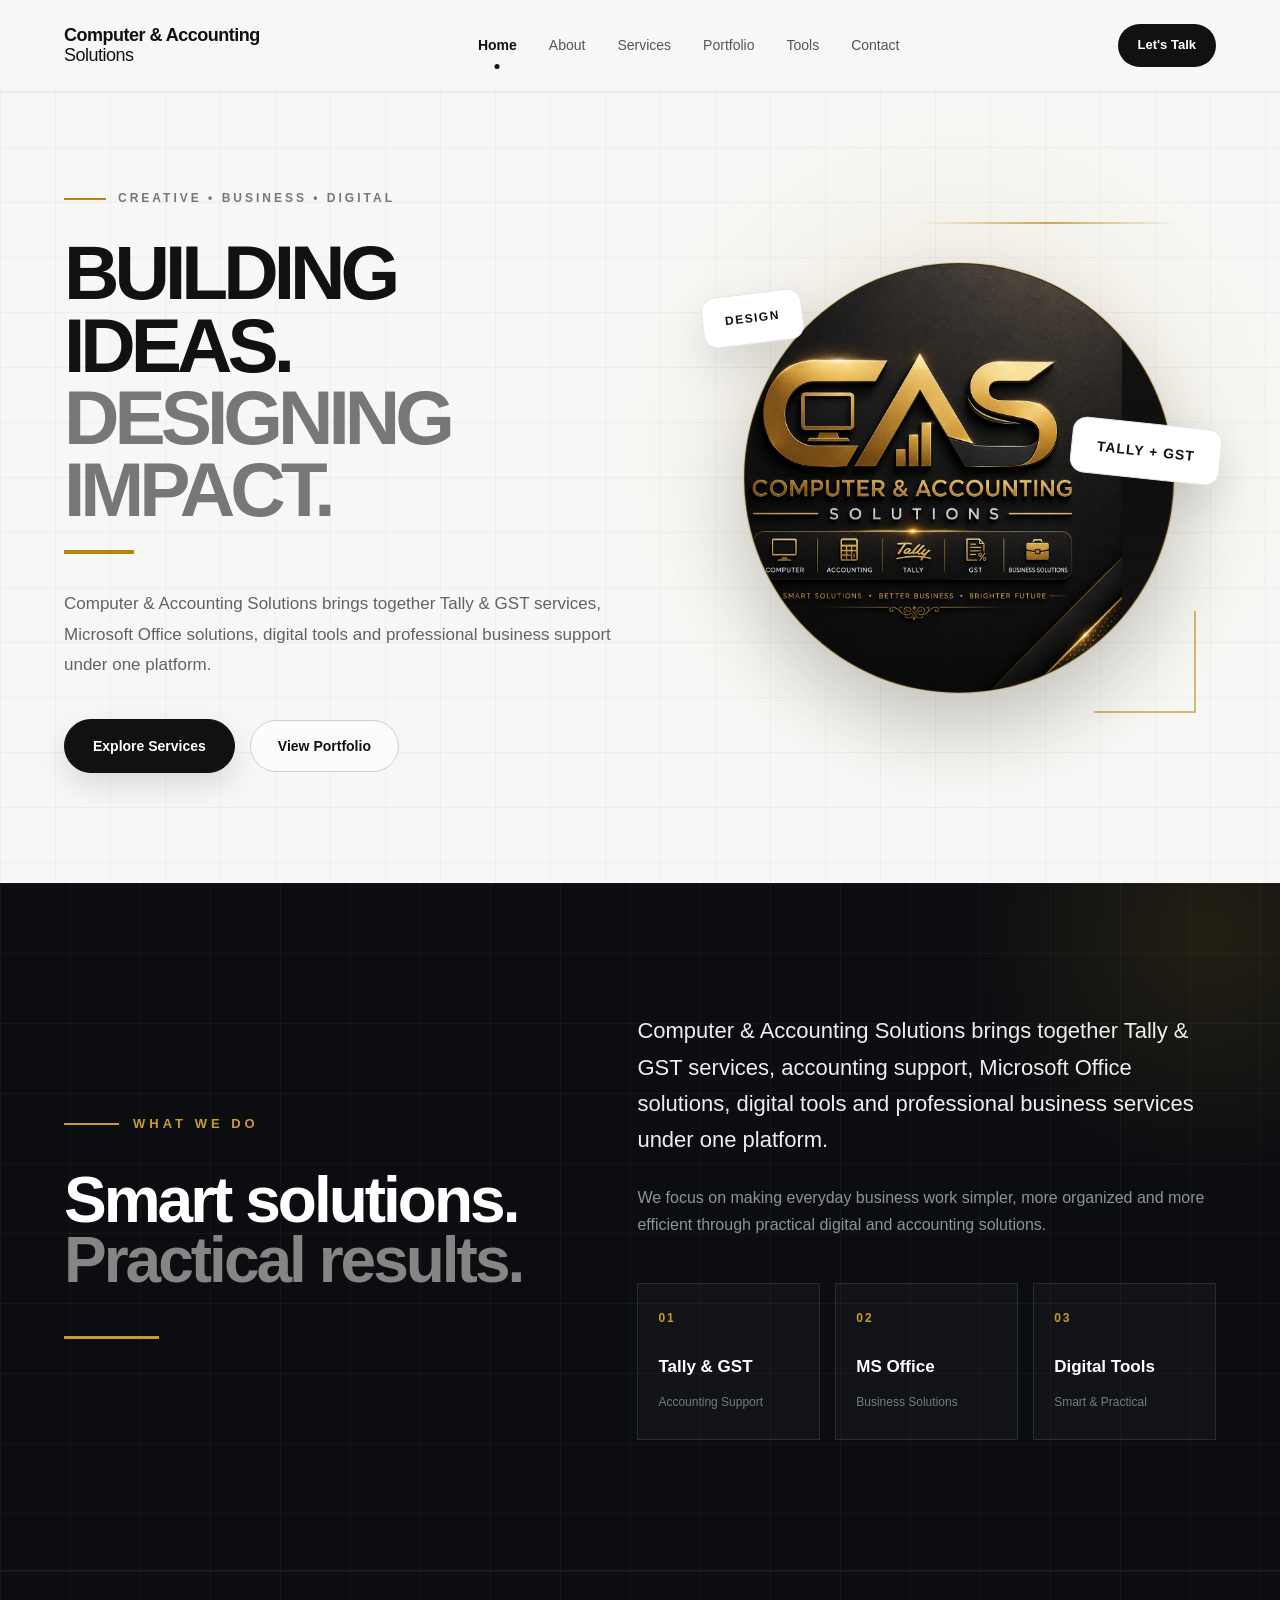
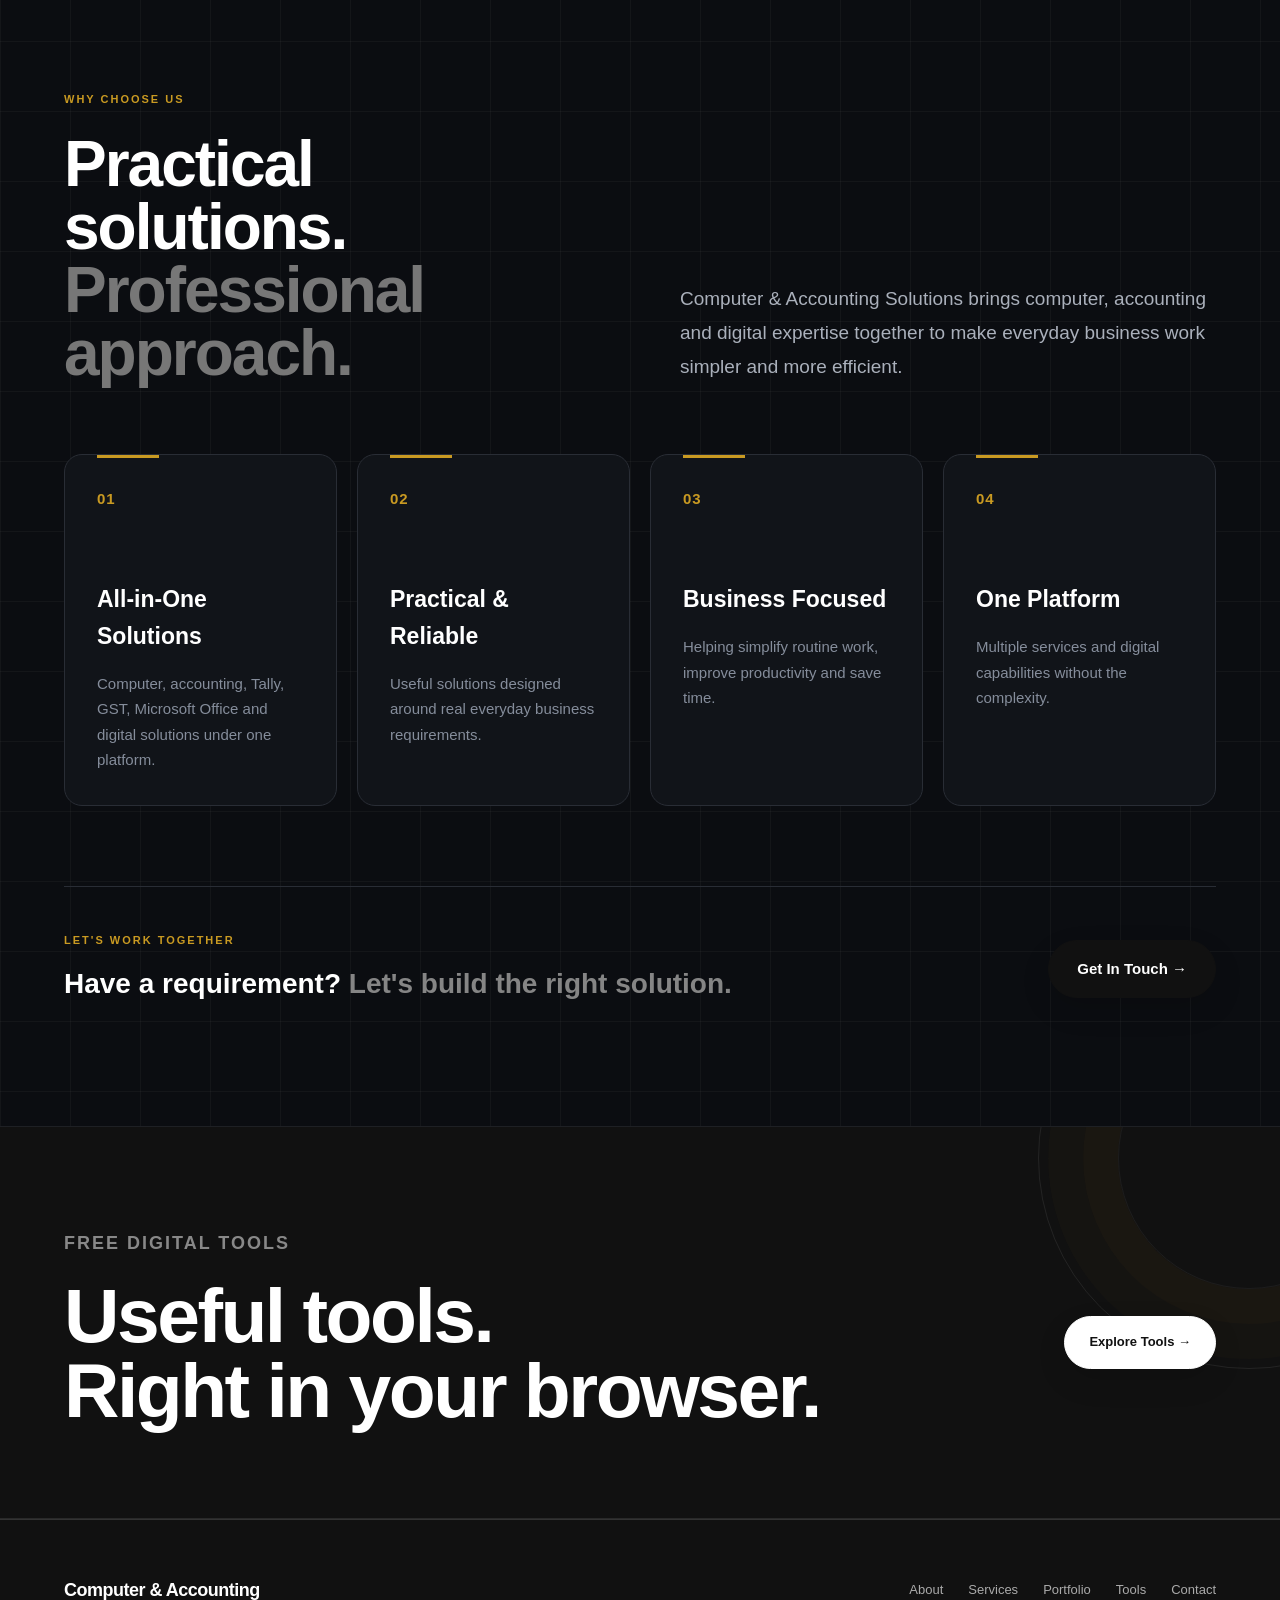
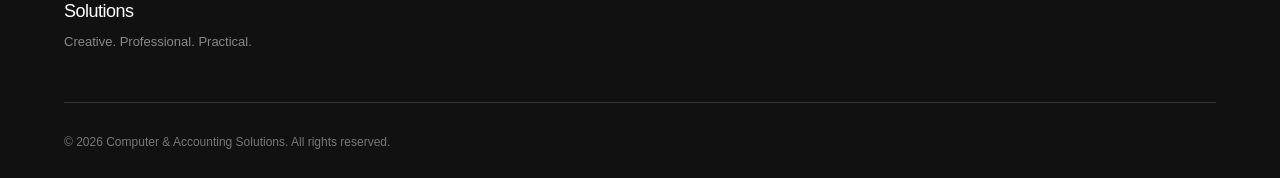
==== commit 8dc57980: "Update index.html" ====
--- a/index.html
+++ b/index.html
@@ -90,7 +90,7 @@
 
          <div class="hero-visual">
 <div class="visual-circle">
-    <img src="images/cas-logo.png"
+   <img src="cas-logo.png" ...>
          alt="Computer & Accounting Solutions"
          style="width: 100%; height: 100%; object-fit: contain; display: block; opacity: 1; visibility: visible;">
 </div>
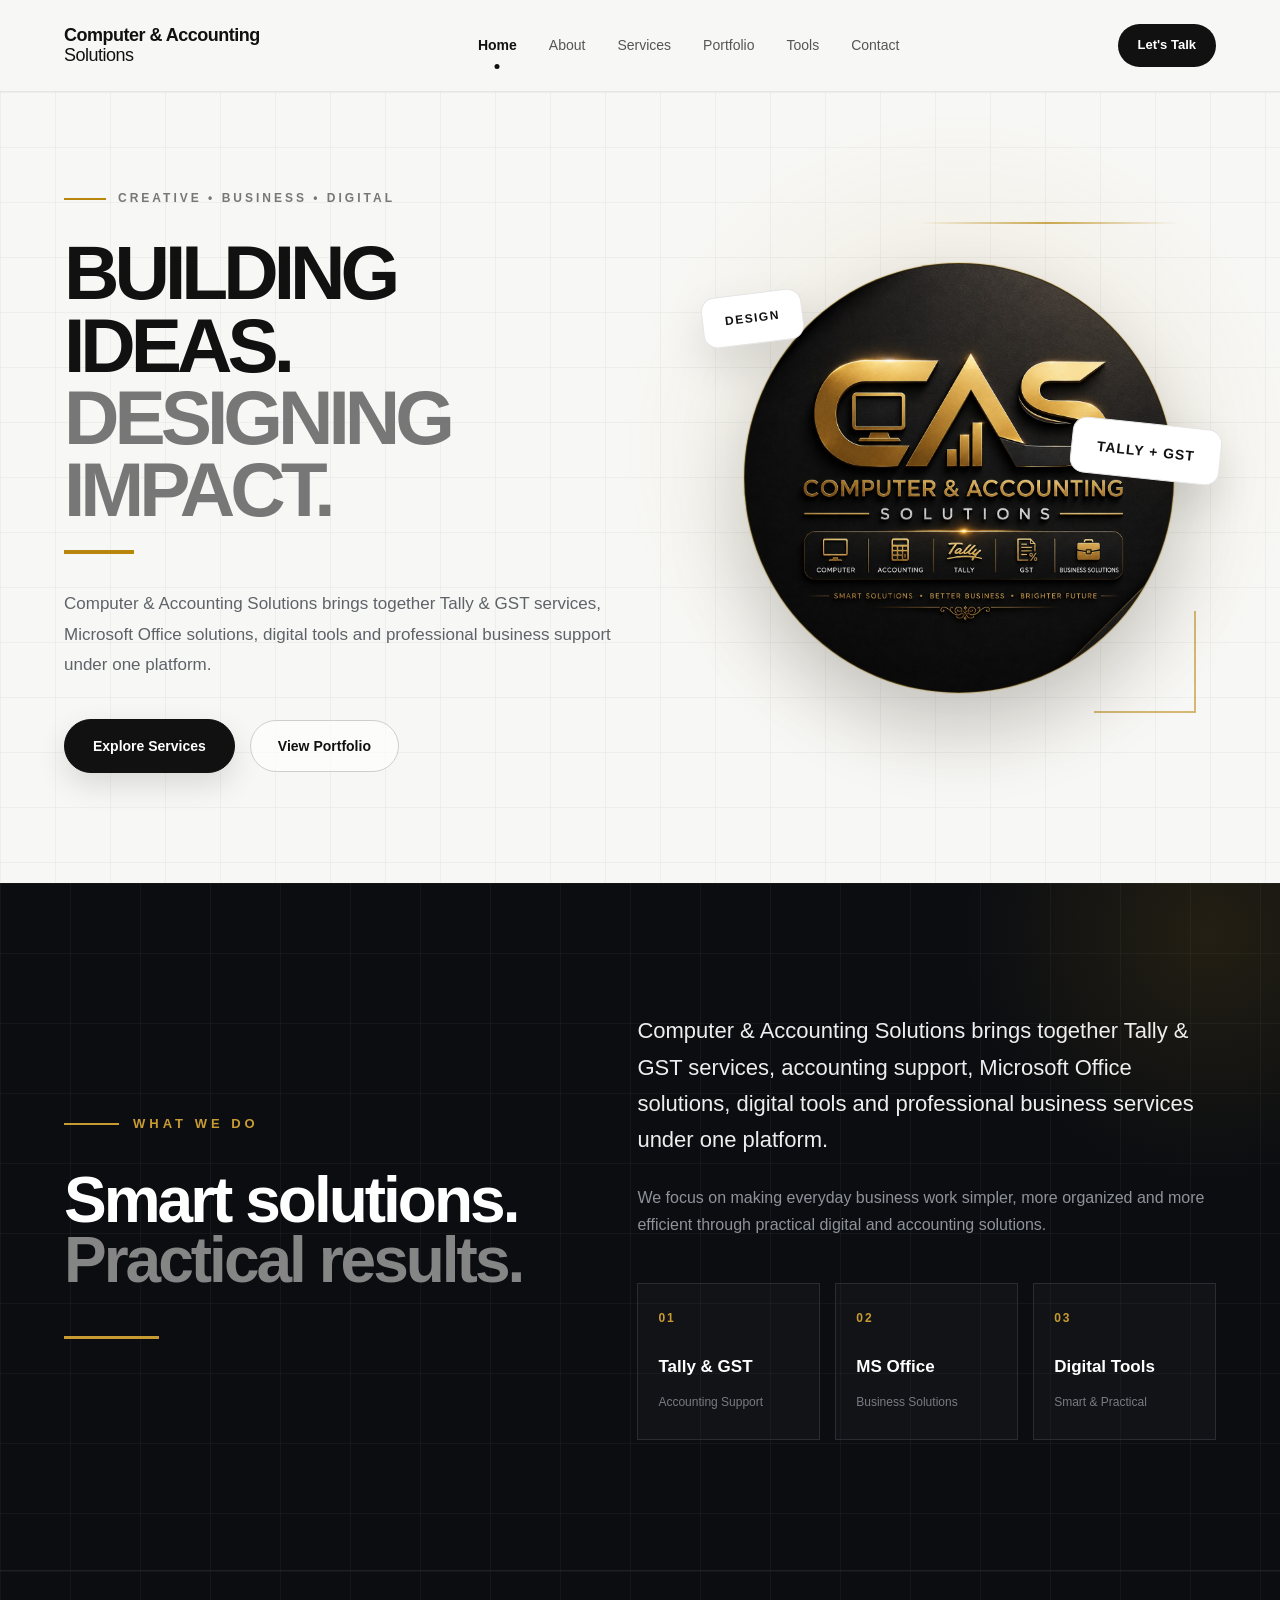
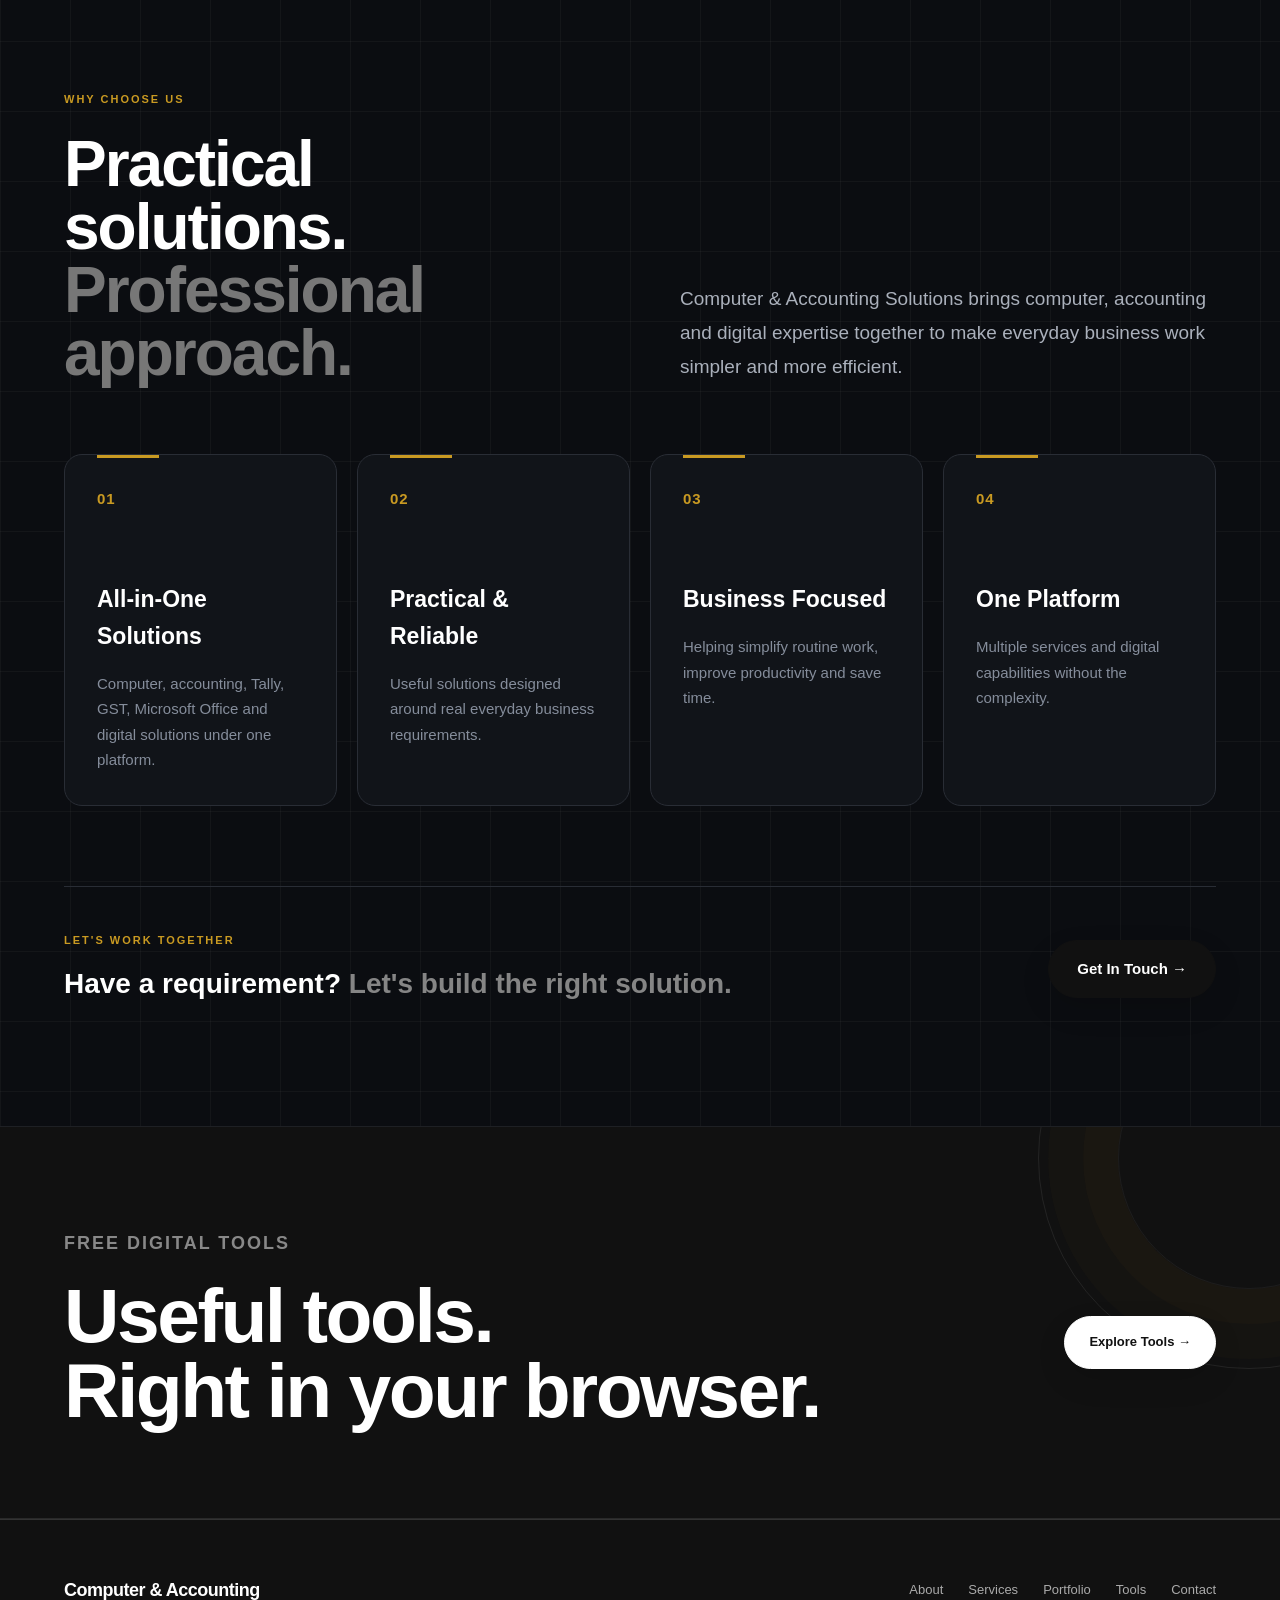
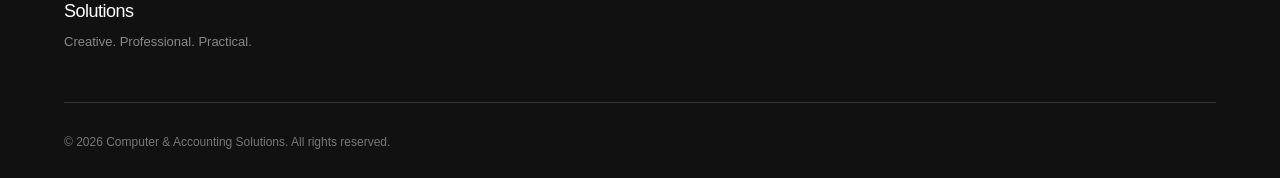
==== commit 2edb6419: "Update index.html" ====
--- a/index.html
+++ b/index.html
@@ -90,9 +90,8 @@
 
          <div class="hero-visual">
 <div class="visual-circle">
-   <img src="cas-logo.png" ...>
-         alt="Computer & Accounting Solutions"
-         style="width: 100%; height: 100%; object-fit: contain; display: block; opacity: 1; visibility: visible;">
+    <img src="cas-logo.png"
+         alt="Computer & Accounting Solutions">
 </div>
 
     <div class="visual-card card-one">
--- a/style.css
+++ b/style.css
@@ -10648,19 +10648,36 @@
 
 
 /* =========================================
-   FINAL CAS LOGO - BACKGROUND METHOD
+   FINAL CAS LOGO - CENTERED INSIDE CIRCLE
    ========================================= */
 
 .hero .visual-circle {
-    background-color: #111111 !important;
-    background-image: url("../images/cas-logo.png") !important;
-    background-repeat: no-repeat !important;
-    background-position: center !important;
-    background-size: contain !important;
+    position: relative !important;
+    width: 430px !important;
+    height: 430px !important;
+    border-radius: 50% !important;
+    overflow: hidden !important;
+    background: #111111 !important;
+
+    display: flex !important;
+    align-items: center !important;
+    justify-content: center !important;
 }
 
 .hero .visual-circle img {
-    display: none !important;
+    display: block !important;
+    position: relative !important;
+
+    width: 100% !important;
+    height: 100% !important;
+
+    max-width: 100% !important;
+    max-height: 100% !important;
+
+    object-fit: contain !important;
+    object-position: center center !important;
+
+    z-index: 10 !important;
 }
 
 
@@ -13284,4 +13301,4 @@
         top: -110px;
     }
 
-}+}
